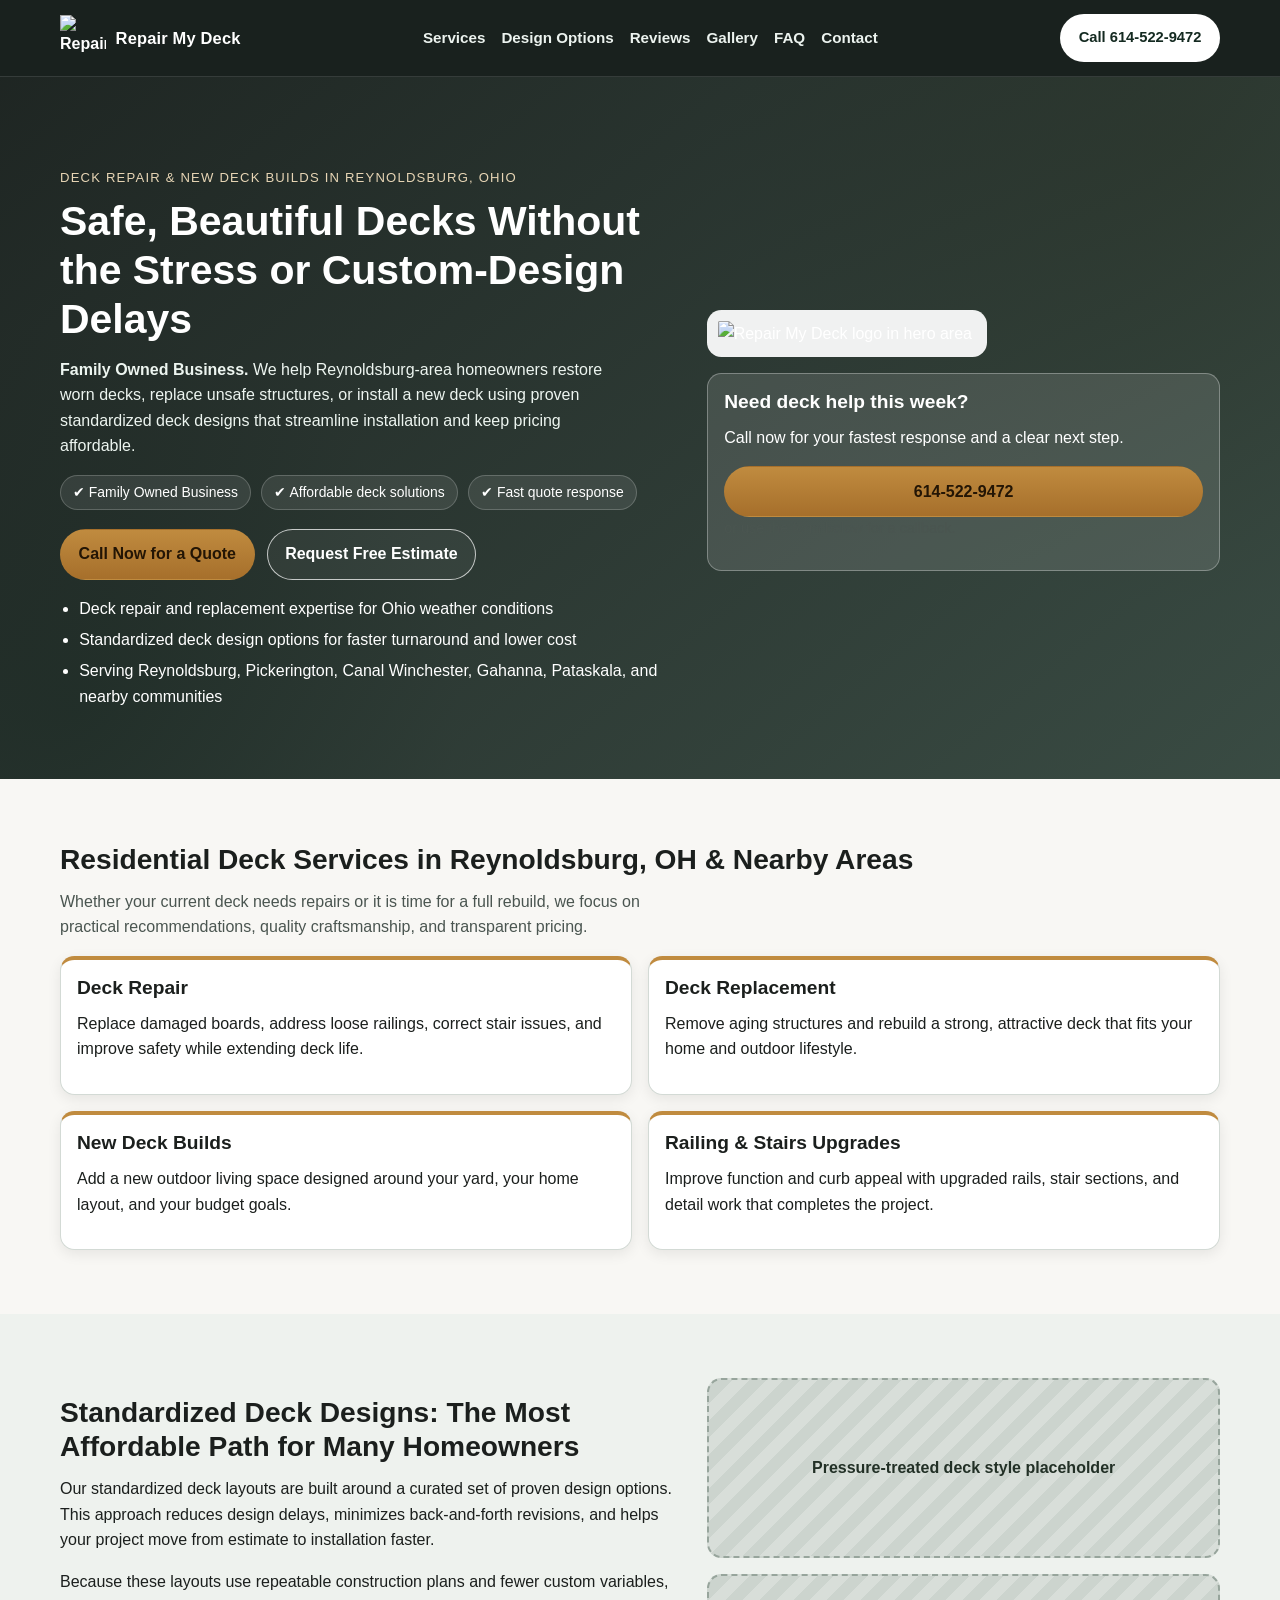
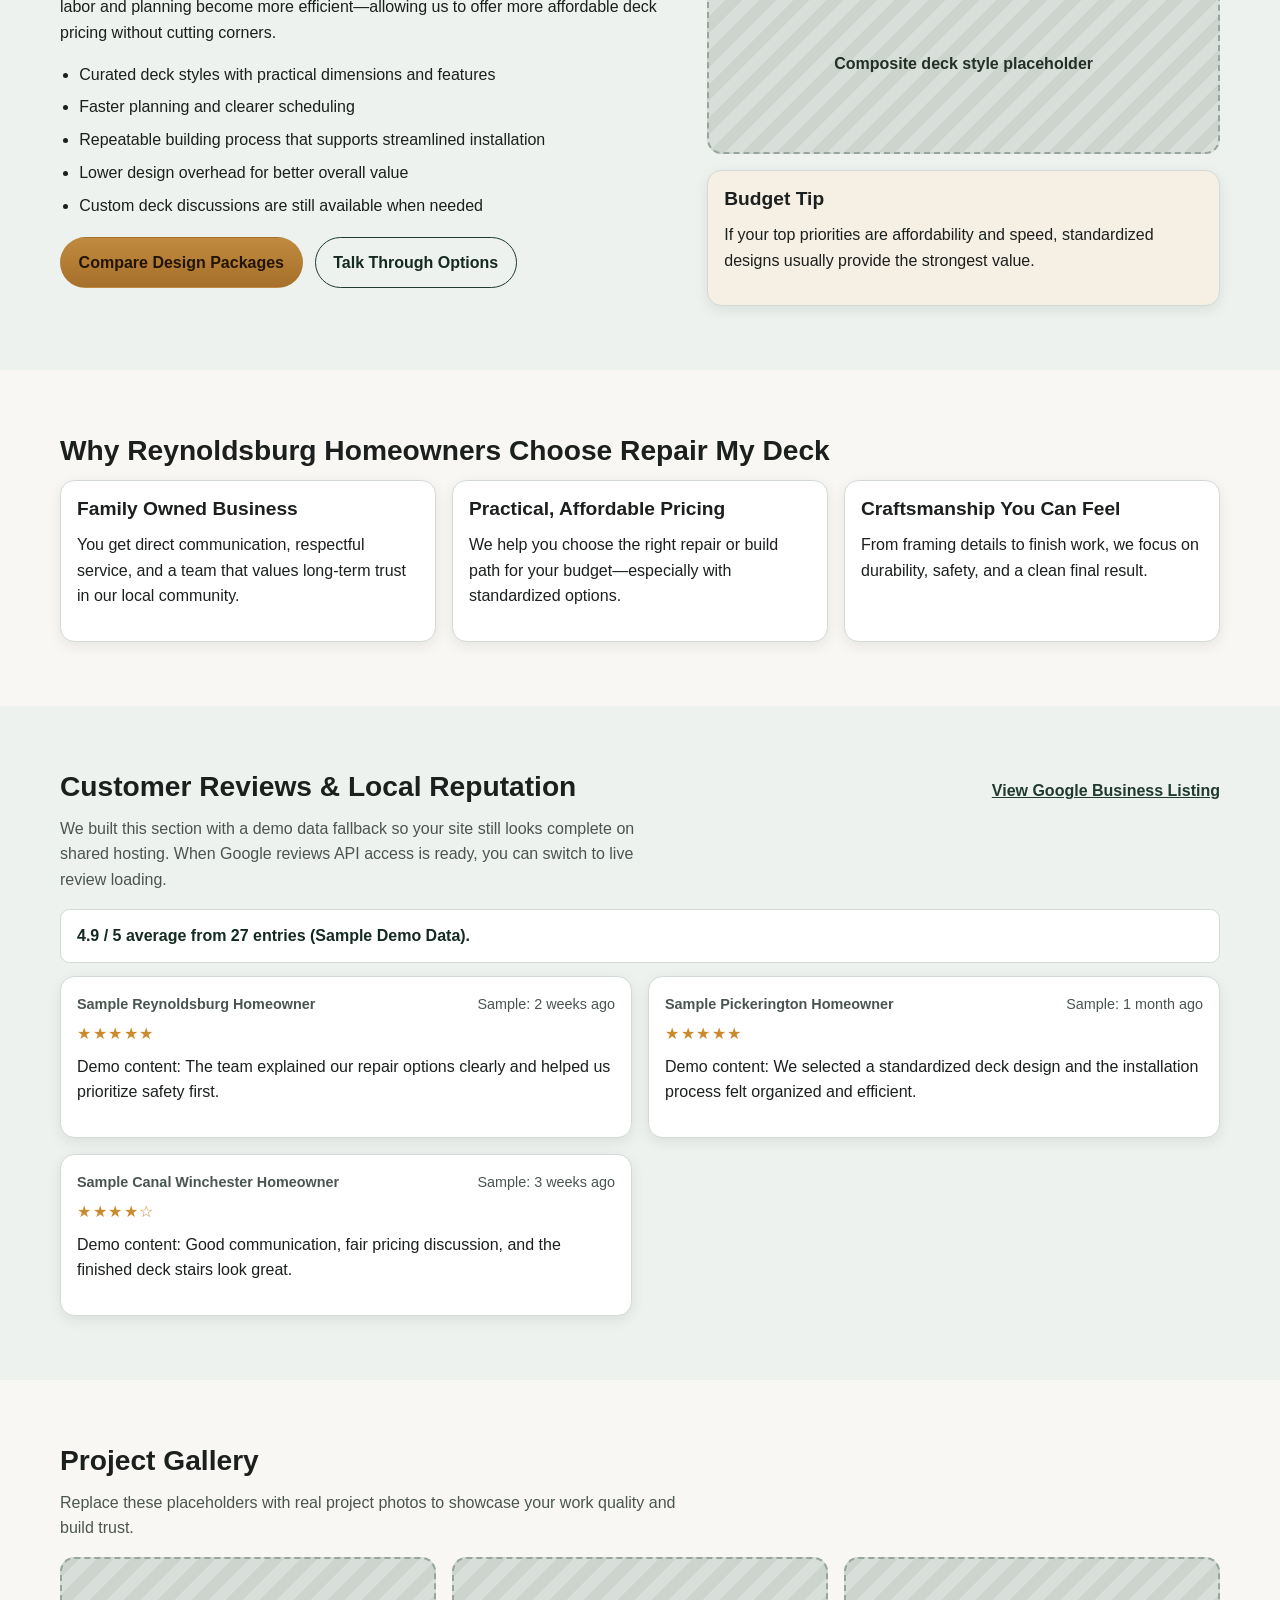
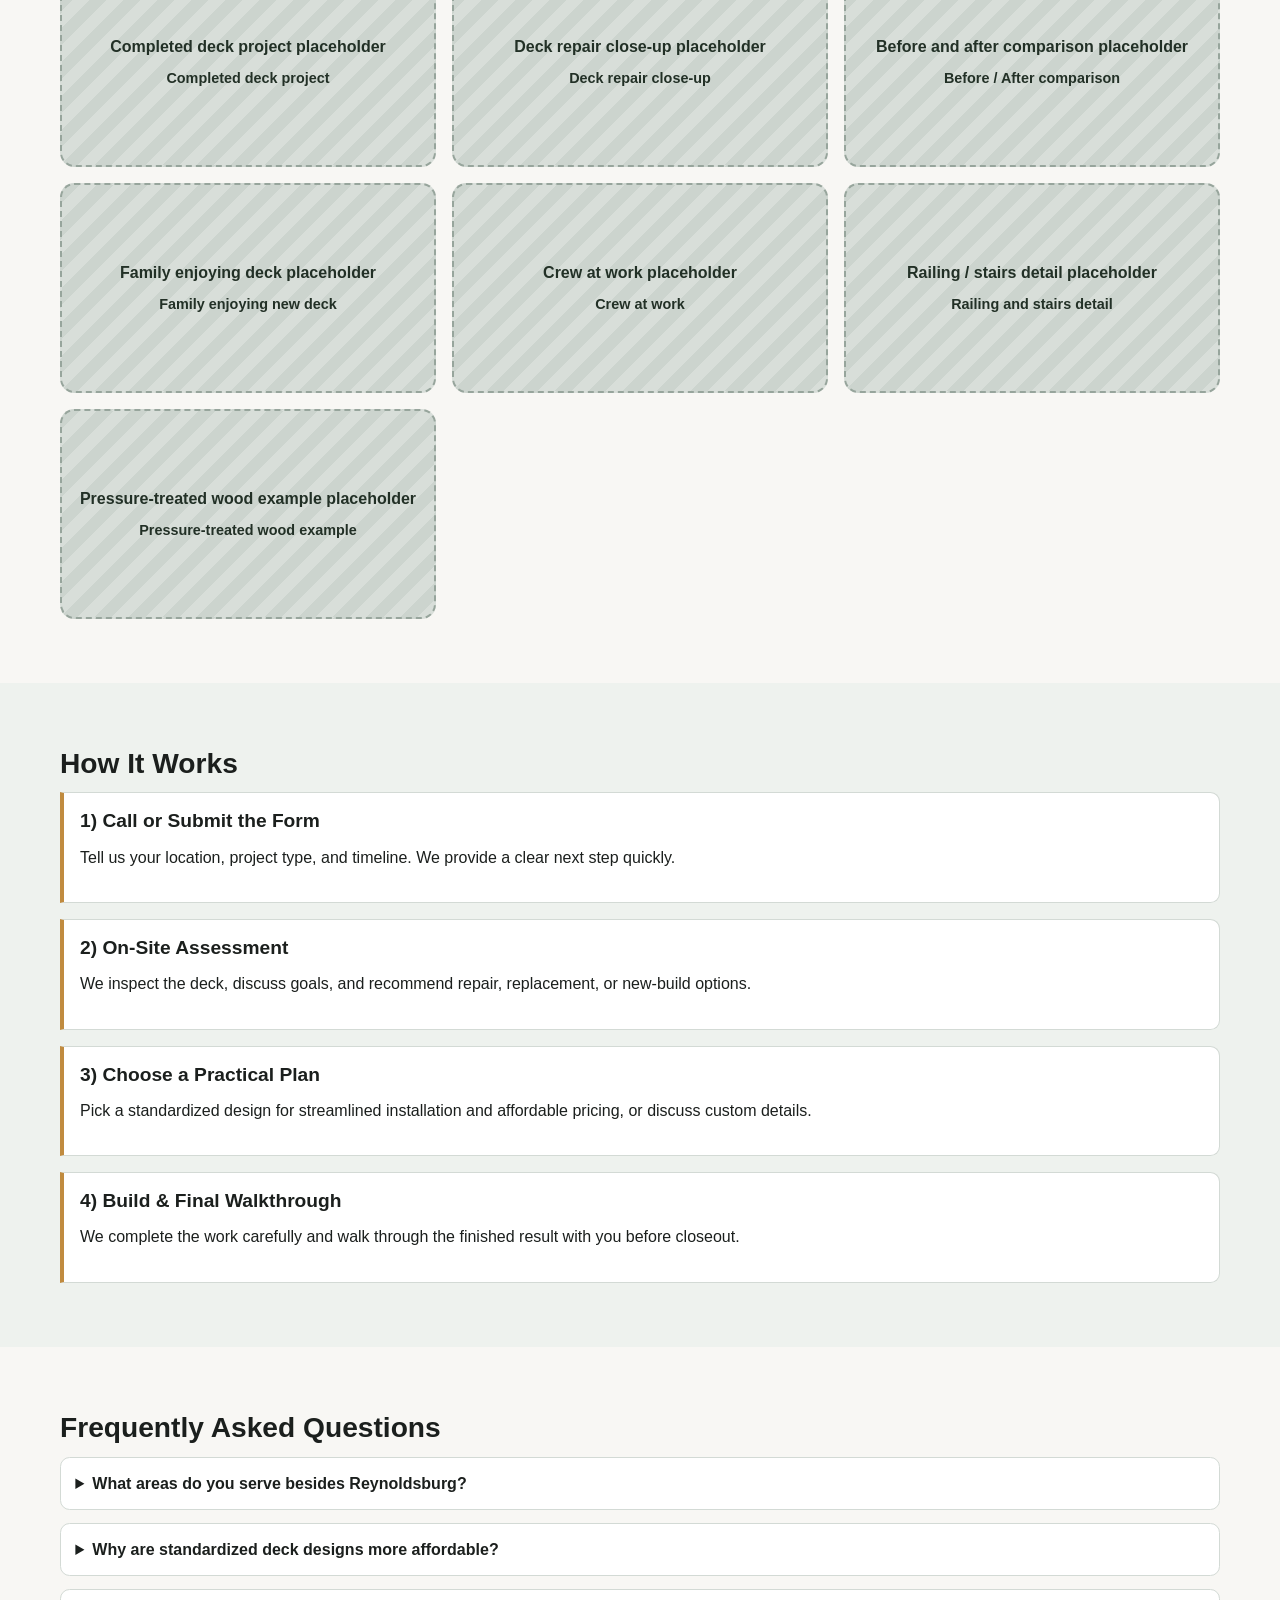
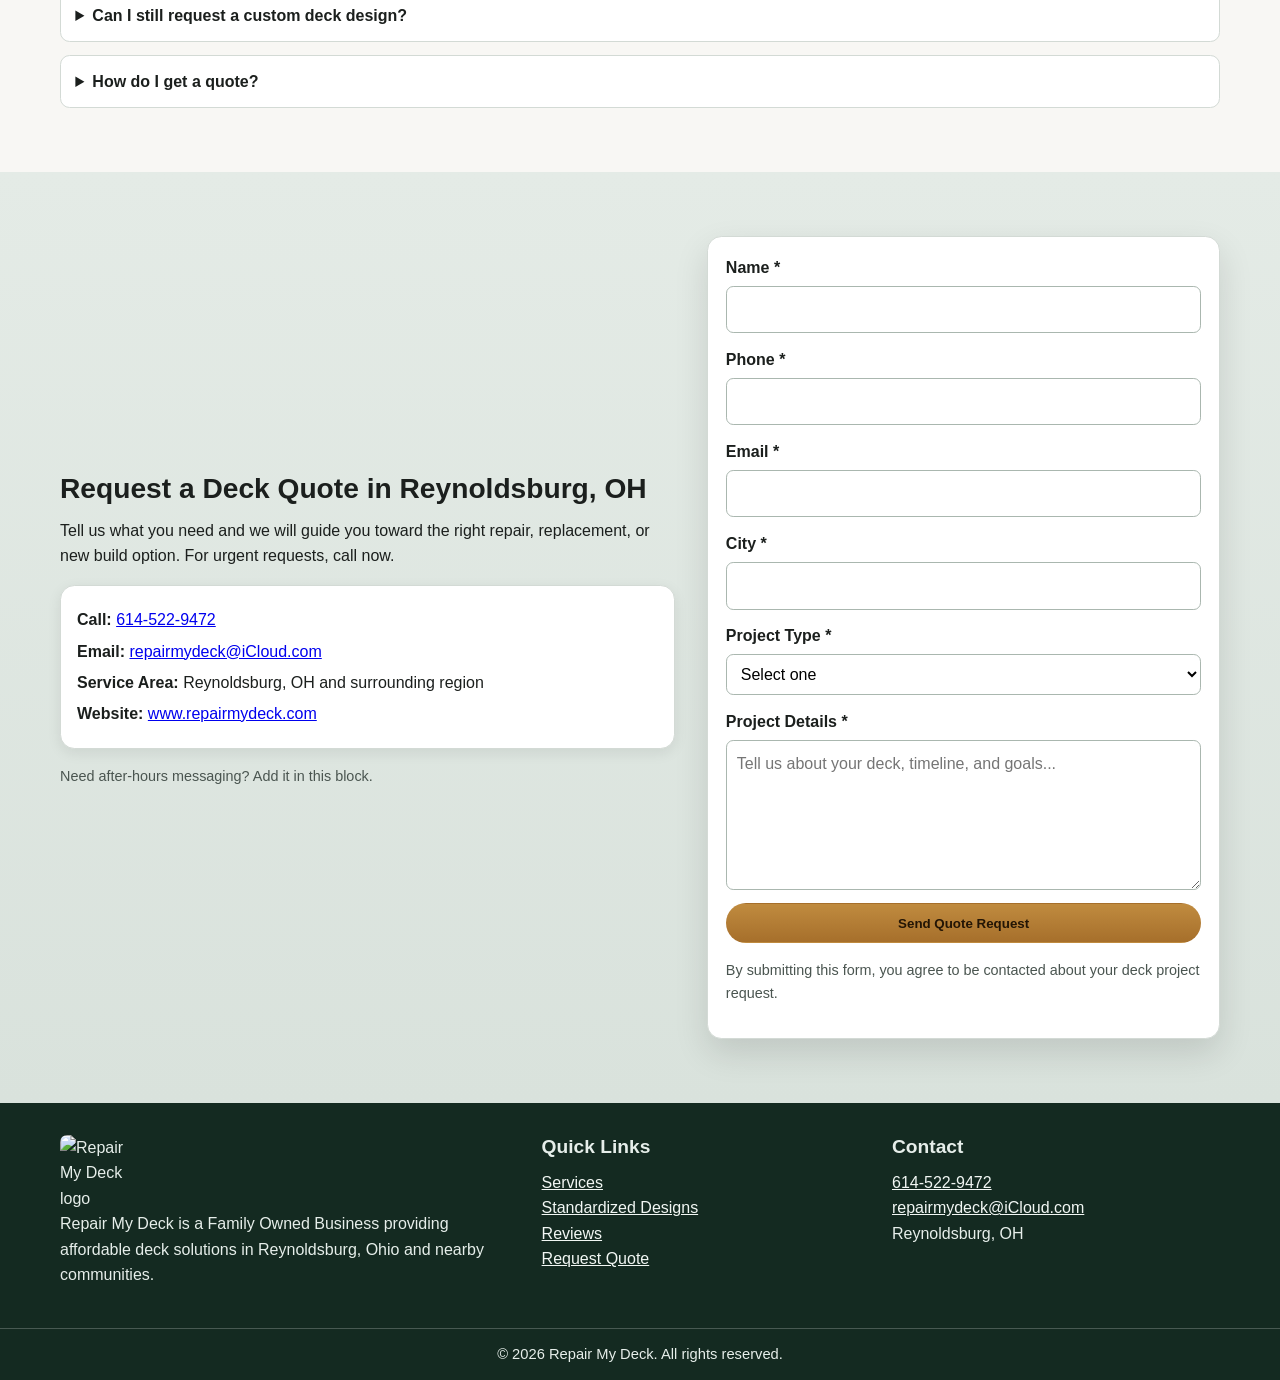
==== index.html @ fa401f21 "Update site and form handler to use repairmydeck@iCloud.com" ====
<!DOCTYPE html>
<html lang="en">
<head>
  <meta charset="UTF-8" />
  <meta name="viewport" content="width=device-width, initial-scale=1.0" />
  <title>Repair My Deck | Deck Repair, Replacement & New Deck Builds in Reynoldsburg, OH</title>
  <meta name="description" content="Repair My Deck is a Family Owned Business serving Reynoldsburg, OH, Pickerington, Canal Winchester, Gahanna, Pataskala, and nearby communities with affordable deck repair, deck replacement, and streamlined standardized deck builds." />
  <meta name="robots" content="index, follow" />
  <link rel="canonical" href="https://www.repairmydeck.com/" />

  <!-- Open Graph -->
  <meta property="og:type" content="website" />
  <meta property="og:title" content="Repair My Deck | Reynoldsburg, Ohio Deck Repair & Installation" />
  <meta property="og:description" content="Affordable deck repair and standardized deck installation for Reynoldsburg, OH and surrounding communities." />
  <meta property="og:url" content="https://www.repairmydeck.com/" />
  <meta property="og:image" content="https://www.repairmydeck.com/assets/logo.png" />

  <meta name="theme-color" content="#1f3b2f" />
  <link rel="stylesheet" href="styles.css" />

  <script type="application/ld+json">
  {
    "@context": "https://schema.org",
    "@type": "HomeAndConstructionBusiness",
    "name": "Repair My Deck",
    "description": "Family Owned Business providing deck repair, deck replacement, and standardized deck construction in Reynoldsburg, Ohio and surrounding communities.",
    "url": "https://www.repairmydeck.com/",
    "image": "https://www.repairmydeck.com/assets/logo.png",
    "telephone": "+1-614-522-9472",
    "priceRange": "$$",
    "areaServed": [
      "Reynoldsburg, Ohio",
      "Pickerington, Ohio",
      "Canal Winchester, Ohio",
      "Gahanna, Ohio",
      "Pataskala, Ohio",
      "Blacklick, Ohio",
      "Columbus Metro Area"
    ],
    "address": {
      "@type": "PostalAddress",
      "addressLocality": "Reynoldsburg",
      "addressRegion": "OH",
      "addressCountry": "US"
    },
    "serviceType": [
      "Deck Repair",
      "Deck Board Replacement",
      "Deck Stair Repair",
      "Deck Railing Repair",
      "Deck Replacement",
      "New Deck Build",
      "Standardized Deck Design"
    ]
  }
  </script>
</head>
<body>
  <a class="skip-link" href="#main-content">Skip to main content</a>

  <header class="site-header" id="top">
    <div class="container nav-wrap">
      <a class="brand" href="#top" aria-label="Repair My Deck home">
        <!-- Change assets/logo.png if your logo filename is different -->
        <img src="assets/logo.png" alt="Repair My Deck logo" class="brand-logo" />
        <span class="brand-text">Repair My Deck</span>
      </a>

      <button class="nav-toggle" aria-expanded="false" aria-controls="primary-nav" aria-label="Toggle navigation">
        <span></span><span></span><span></span>
      </button>

      <nav id="primary-nav" class="primary-nav" aria-label="Primary navigation">
        <ul>
          <li><a href="#services">Services</a></li>
          <li><a href="#standardized-designs">Design Options</a></li>
          <li><a href="#reviews">Reviews</a></li>
          <li><a href="#gallery">Gallery</a></li>
          <li><a href="#faq">FAQ</a></li>
          <li><a href="#contact">Contact</a></li>
        </ul>
      </nav>

      <a class="btn btn-call" href="tel:+16145229472" aria-label="Call Repair My Deck at 614-522-9472">Call 614-522-9472</a>
    </div>
  </header>

  <main id="main-content">
    <section class="hero" aria-labelledby="hero-heading">
      <div class="container hero-grid">
        <div class="hero-content">
          <p class="eyebrow">Deck Repair & New Deck Builds in Reynoldsburg, Ohio</p>
          <h1 id="hero-heading">Safe, Beautiful Decks Without the Stress or Custom-Design Delays</h1>
          <p class="hero-subheadline">
            <strong>Family Owned Business.</strong> We help Reynoldsburg-area homeowners restore worn decks, replace unsafe structures,
            or install a new deck using proven standardized deck designs that streamline installation and keep pricing affordable.
          </p>

          <div class="hero-trust-row" aria-label="Trust badges">
            <span>✔ Family Owned Business</span>
            <span>✔ Affordable deck solutions</span>
            <span>✔ Fast quote response</span>
          </div>

          <div class="hero-cta">
            <a class="btn btn-primary" href="tel:+16145229472">Call Now for a Quote</a>
            <a class="btn btn-secondary" href="#contact">Request Free Estimate</a>
          </div>

          <ul class="hero-points">
            <li>Deck repair and replacement expertise for Ohio weather conditions</li>
            <li>Standardized deck design options for faster turnaround and lower cost</li>
            <li>Serving Reynoldsburg, Pickerington, Canal Winchester, Gahanna, Pataskala, and nearby communities</li>
          </ul>
        </div>

        <div class="hero-media">
          <img src="assets/logo.png" alt="Repair My Deck logo in hero area" class="hero-logo" />
          <div class="quick-estimate-card">
            <h2>Need deck help this week?</h2>
            <p>Call now for your fastest response and a clear next step.</p>
            <a class="btn btn-primary block" href="tel:+16145229472">614-522-9472</a>
            <p class="small-note">or use the form below for a callback.</p>
          </div>
        </div>
      </div>
    </section>

    <section class="section" id="services" aria-labelledby="services-heading">
      <div class="container">
        <h2 id="services-heading">Residential Deck Services in Reynoldsburg, OH & Nearby Areas</h2>
        <p class="section-intro">
          Whether your current deck needs repairs or it is time for a full rebuild, we focus on practical recommendations,
          quality craftsmanship, and transparent pricing.
        </p>

        <div class="card-grid services-grid">
          <article class="card service-card">
            <h3>Deck Repair</h3>
            <p>Replace damaged boards, address loose railings, correct stair issues, and improve safety while extending deck life.</p>
          </article>
          <article class="card service-card">
            <h3>Deck Replacement</h3>
            <p>Remove aging structures and rebuild a strong, attractive deck that fits your home and outdoor lifestyle.</p>
          </article>
          <article class="card service-card">
            <h3>New Deck Builds</h3>
            <p>Add a new outdoor living space designed around your yard, your home layout, and your budget goals.</p>
          </article>
          <article class="card service-card">
            <h3>Railing & Stairs Upgrades</h3>
            <p>Improve function and curb appeal with upgraded rails, stair sections, and detail work that completes the project.</p>
          </article>
        </div>
      </div>
    </section>

    <section class="section section-alt" id="standardized-designs" aria-labelledby="designs-heading">
      <div class="container two-col">
        <div>
          <h2 id="designs-heading">Standardized Deck Designs: The Most Affordable Path for Many Homeowners</h2>
          <p>
            Our standardized deck layouts are built around a curated set of proven design options.
            This approach reduces design delays, minimizes back-and-forth revisions, and helps your project move from estimate to installation faster.
          </p>
          <p>
            Because these layouts use repeatable construction plans and fewer custom variables,
            labor and planning become more efficient—allowing us to offer more affordable deck pricing without cutting corners.
          </p>
          <ul class="checklist">
            <li>Curated deck styles with practical dimensions and features</li>
            <li>Faster planning and clearer scheduling</li>
            <li>Repeatable building process that supports streamlined installation</li>
            <li>Lower design overhead for better overall value</li>
            <li>Custom deck discussions are still available when needed</li>
          </ul>
          <div class="button-row">
            <a class="btn btn-primary" href="#contact">Compare Design Packages</a>
            <a class="btn btn-outline" href="tel:+16145229472">Talk Through Options</a>
          </div>
        </div>

        <div class="card-stack">
          <div class="image-placeholder" role="img" aria-label="Placeholder image for pressure-treated deck style">
            Pressure-treated deck style placeholder
          </div>
          <div class="image-placeholder" role="img" aria-label="Placeholder image for composite deck style">
            Composite deck style placeholder
          </div>
          <div class="design-note card">
            <h3>Budget Tip</h3>
            <p>
              If your top priorities are affordability and speed, standardized designs usually provide the strongest value.
            </p>
          </div>
        </div>
      </div>
    </section>

    <section class="section" id="why-us" aria-labelledby="why-us-heading">
      <div class="container">
        <h2 id="why-us-heading">Why Reynoldsburg Homeowners Choose Repair My Deck</h2>
        <div class="card-grid three-up">
          <article class="card">
            <h3>Family Owned Business</h3>
            <p>You get direct communication, respectful service, and a team that values long-term trust in our local community.</p>
          </article>
          <article class="card">
            <h3>Practical, Affordable Pricing</h3>
            <p>We help you choose the right repair or build path for your budget—especially with standardized options.</p>
          </article>
          <article class="card">
            <h3>Craftsmanship You Can Feel</h3>
            <p>From framing details to finish work, we focus on durability, safety, and a clean final result.</p>
          </article>
        </div>
      </div>
    </section>

    <section class="section section-alt" id="reviews" aria-labelledby="reviews-heading">
      <div class="container">
        <div class="section-header-row">
          <h2 id="reviews-heading">Customer Reviews & Local Reputation</h2>
          <a class="text-link" href="https://www.google.com/maps" target="_blank" rel="noopener noreferrer">View Google Business Listing</a>
        </div>
        <p class="section-intro">
          We built this section with a demo data fallback so your site still looks complete on shared hosting.
          When Google reviews API access is ready, you can switch to live review loading.
        </p>
        <div id="reviews-summary" class="reviews-summary" aria-live="polite"></div>
        <div id="reviews-list" class="reviews-grid" aria-live="polite"></div>
      </div>
    </section>

    <section class="section" id="gallery" aria-labelledby="gallery-heading">
      <div class="container">
        <h2 id="gallery-heading">Project Gallery</h2>
        <p class="section-intro">Replace these placeholders with real project photos to showcase your work quality and build trust.</p>
        <div class="gallery-grid">
          <figure class="gallery-item image-placeholder" role="img" aria-label="Placeholder for completed deck project">
            Completed deck project placeholder
            <figcaption>Completed deck project</figcaption>
          </figure>
          <figure class="gallery-item image-placeholder" role="img" aria-label="Placeholder for deck repair close-up">
            Deck repair close-up placeholder
            <figcaption>Deck repair close-up</figcaption>
          </figure>
          <figure class="gallery-item image-placeholder" role="img" aria-label="Placeholder for before and after deck comparison">
            Before and after comparison placeholder
            <figcaption>Before / After comparison</figcaption>
          </figure>
          <figure class="gallery-item image-placeholder" role="img" aria-label="Placeholder for family enjoying a finished deck">
            Family enjoying deck placeholder
            <figcaption>Family enjoying new deck</figcaption>
          </figure>
          <figure class="gallery-item image-placeholder" role="img" aria-label="Placeholder for deck crew at work">
            Crew at work placeholder
            <figcaption>Crew at work</figcaption>
          </figure>
          <figure class="gallery-item image-placeholder" role="img" aria-label="Placeholder for railing and stairs detail">
            Railing / stairs detail placeholder
            <figcaption>Railing and stairs detail</figcaption>
          </figure>
          <figure class="gallery-item image-placeholder" role="img" aria-label="Placeholder for pressure-treated wood example">
            Pressure-treated wood example placeholder
            <figcaption>Pressure-treated wood example</figcaption>
          </figure>
        </div>
      </div>
    </section>

    <section class="section section-alt" id="process" aria-labelledby="process-heading">
      <div class="container">
        <h2 id="process-heading">How It Works</h2>
        <ol class="process-list">
          <li>
            <h3>1) Call or Submit the Form</h3>
            <p>Tell us your location, project type, and timeline. We provide a clear next step quickly.</p>
          </li>
          <li>
            <h3>2) On-Site Assessment</h3>
            <p>We inspect the deck, discuss goals, and recommend repair, replacement, or new-build options.</p>
          </li>
          <li>
            <h3>3) Choose a Practical Plan</h3>
            <p>Pick a standardized design for streamlined installation and affordable pricing, or discuss custom details.</p>
          </li>
          <li>
            <h3>4) Build & Final Walkthrough</h3>
            <p>We complete the work carefully and walk through the finished result with you before closeout.</p>
          </li>
        </ol>
      </div>
    </section>

    <section class="section" id="faq" aria-labelledby="faq-heading">
      <div class="container">
        <h2 id="faq-heading">Frequently Asked Questions</h2>
        <div class="faq-list">
          <details>
            <summary>What areas do you serve besides Reynoldsburg?</summary>
            <p>We regularly serve nearby areas including Pickerington, Canal Winchester, Gahanna, Pataskala, and surrounding communities.</p>
          </details>
          <details>
            <summary>Why are standardized deck designs more affordable?</summary>
            <p>They reduce custom-design delays, simplify planning, and use repeatable construction steps that save labor time.</p>
          </details>
          <details>
            <summary>Can I still request a custom deck design?</summary>
            <p>Yes. We can discuss custom builds, but standardized options are usually the best fit for faster and lower-cost projects.</p>
          </details>
          <details>
            <summary>How do I get a quote?</summary>
            <p>Call 614-522-9472 for a fast response, or submit the form below and we will contact you with next steps.</p>
          </details>
        </div>
      </div>
    </section>

    <section class="section section-contact" id="contact" aria-labelledby="contact-heading">
      <div class="container two-col">
        <div>
          <h2 id="contact-heading">Request a Deck Quote in Reynoldsburg, OH</h2>
          <p>
            Tell us what you need and we will guide you toward the right repair, replacement, or new build option.
            For urgent requests, call now.
          </p>
          <div class="contact-highlight card">
            <p><strong>Call:</strong> <a href="tel:+16145229472">614-522-9472</a></p>
            <p><strong>Email:</strong> <a href="mailto:repairmydeck@iCloud.com">repairmydeck@iCloud.com</a></p>
            <p><strong>Service Area:</strong> Reynoldsburg, OH and surrounding region</p>
            <p><strong>Website:</strong> <a href="https://www.repairmydeck.com">www.repairmydeck.com</a></p>
          </div>
          <p class="small-note">
            <!-- Update phone, email, website, and service area text here anytime. -->
            Need after-hours messaging? Add it in this block.
          </p>
        </div>

        <form id="contact-form" class="contact-form" method="post" action="contact-handler.php" novalidate>
          <!--
            Static-first form setup:
            - Default action uses optional PHP handler.
            - If you use Formspree or another endpoint, replace action URL only.
          -->
          <div class="form-row">
            <label for="name">Name *</label>
            <input id="name" name="name" type="text" autocomplete="name" required />
          </div>

          <div class="form-row">
            <label for="phone">Phone *</label>
            <input id="phone" name="phone" type="tel" autocomplete="tel" required />
          </div>

          <div class="form-row">
            <label for="email">Email *</label>
            <input id="email" name="email" type="email" autocomplete="email" required />
          </div>

          <div class="form-row">
            <label for="city">City *</label>
            <input id="city" name="city" type="text" autocomplete="address-level2" required />
          </div>

          <div class="form-row">
            <label for="projectType">Project Type *</label>
            <select id="projectType" name="projectType" required>
              <option value="">Select one</option>
              <option>Deck Repair</option>
              <option>Deck Replacement</option>
              <option>New Deck Build</option>
              <option>Standardized Deck Design</option>
              <option>Not Sure Yet</option>
            </select>
          </div>

          <div class="form-row">
            <label for="message">Project Details *</label>
            <textarea id="message" name="message" rows="5" required placeholder="Tell us about your deck, timeline, and goals..."></textarea>
          </div>

          <!-- Honeypot field: bots fill this, real users should not -->
          <div class="honeypot" aria-hidden="true">
            <label for="companyWebsite">Leave this field empty</label>
            <input id="companyWebsite" name="companyWebsite" type="text" tabindex="-1" autocomplete="off" />
          </div>

          <button class="btn btn-primary block" type="submit">Send Quote Request</button>
          <p id="form-status" class="form-status" role="status" aria-live="polite"></p>
          <p class="form-disclaimer">By submitting this form, you agree to be contacted about your deck project request.</p>
        </form>
      </div>
    </section>
  </main>

  <footer class="site-footer">
    <div class="container footer-grid">
      <div>
        <img src="assets/logo.png" alt="Repair My Deck logo" class="footer-logo" />
        <p>Repair My Deck is a Family Owned Business providing affordable deck solutions in Reynoldsburg, Ohio and nearby communities.</p>
      </div>
      <div>
        <h3>Quick Links</h3>
        <ul>
          <li><a href="#services">Services</a></li>
          <li><a href="#standardized-designs">Standardized Designs</a></li>
          <li><a href="#reviews">Reviews</a></li>
          <li><a href="#contact">Request Quote</a></li>
        </ul>
      </div>
      <div>
        <h3>Contact</h3>
        <ul>
          <li><a href="tel:+16145229472">614-522-9472</a></li>
          <li><a href="mailto:repairmydeck@iCloud.com">repairmydeck@iCloud.com</a></li>
          <li>Reynoldsburg, OH</li>
        </ul>
      </div>
    </div>
    <p class="copyright">© <span id="year"></span> Repair My Deck. All rights reserved.</p>
  </footer>

  <script src="reviews.js"></script>
  <script src="script.js"></script>
</body>
</html>
---- styles.css ----
:root {
  --bg: #f8f7f4;
  --surface: #ffffff;
  --surface-alt: #eef2ee;
  --ink: #1b1f1d;
  --muted: #4a5550;
  --brand: #1f3b2f;
  --brand-dark: #142a21;
  --brand-soft: #335d48;
  --accent: #c08b3f;
  --accent-deep: #a66f2b;
  --line: #d3dad5;
  --ok: #1f7a3f;
  --error: #a52b2b;
  --shadow-sm: 0 4px 14px rgba(0, 0, 0, 0.08);
  --shadow-md: 0 14px 34px rgba(0, 0, 0, 0.12);
  --radius-sm: 0.6rem;
  --radius: 0.9rem;
  --radius-lg: 1.2rem;
  --max: 1160px;
}

* { box-sizing: border-box; }

html { scroll-behavior: smooth; }

body {
  margin: 0;
  font-family: "Inter", "Segoe UI", Roboto, Helvetica, Arial, sans-serif;
  color: var(--ink);
  background: var(--bg);
  line-height: 1.6;
}

img {
  max-width: 100%;
  display: block;
}

.container {
  width: min(100% - 2rem, var(--max));
  margin-inline: auto;
}

.skip-link {
  position: absolute;
  left: -9999px;
  top: -9999px;
  background: #fff;
  color: #000;
  padding: 0.6rem;
  z-index: 1000;
}

.skip-link:focus {
  left: 0.5rem;
  top: 0.5rem;
}

.site-header {
  position: sticky;
  top: 0;
  z-index: 40;
  background: rgba(16, 24, 21, 0.96);
  backdrop-filter: blur(6px);
  border-bottom: 1px solid rgba(255, 255, 255, 0.12);
}

.nav-wrap {
  min-height: 76px;
  display: flex;
  align-items: center;
  justify-content: space-between;
  gap: 1rem;
}

.brand {
  display: flex;
  align-items: center;
  gap: 0.6rem;
  text-decoration: none;
  color: #fff;
  font-weight: 800;
}

.brand-logo {
  width: 46px;
  height: 46px;
  object-fit: contain;
}

.brand-text {
  font-size: 1.03rem;
  letter-spacing: 0.01em;
}

.primary-nav ul {
  list-style: none;
  margin: 0;
  padding: 0;
  display: flex;
  gap: 1rem;
}

.primary-nav a {
  color: #ecf3ef;
  text-decoration: none;
  font-size: 0.95rem;
  font-weight: 600;
}

.primary-nav a:hover,
.primary-nav a:focus-visible {
  color: #fff;
  text-decoration: underline;
  text-underline-offset: 0.16rem;
}

.nav-toggle {
  display: none;
  border: 1px solid rgba(255, 255, 255, 0.45);
  background: transparent;
  border-radius: 0.45rem;
  padding: 0.42rem;
}

.nav-toggle span {
  display: block;
  width: 20px;
  height: 2px;
  background: #fff;
}

.nav-toggle span + span { margin-top: 4px; }

.section {
  padding: clamp(3rem, 5vw, 4.5rem) 0;
}

.section-alt {
  background: var(--surface-alt);
}

h1, h2, h3 {
  line-height: 1.2;
  margin-top: 0;
  margin-bottom: 0.75rem;
}

h1 { font-size: clamp(1.9rem, 3.2vw, 3rem); }
h2 { font-size: clamp(1.5rem, 2.2vw, 2.2rem); }
h3 { font-size: clamp(1.08rem, 1.5vw, 1.3rem); }

p { margin-top: 0; }

.eyebrow {
  margin-bottom: 0.6rem;
  font-size: 0.82rem;
  text-transform: uppercase;
  letter-spacing: 0.09em;
  color: #e7d5b5;
}

.hero {
  color: #fff;
  background:
    linear-gradient(140deg, rgba(12, 20, 17, 0.92), rgba(24, 45, 36, 0.85)),
    radial-gradient(circle at 92% 10%, rgba(192, 139, 63, 0.30), transparent 34%),
    radial-gradient(circle at 6% 90%, rgba(53, 93, 72, 0.35), transparent 28%);
  padding: clamp(3rem, 7vw, 6rem) 0 clamp(2.5rem, 5vw, 4rem);
}

.hero-grid,
.two-col {
  display: grid;
  gap: 2rem;
}

.hero-subheadline {
  color: #edf5f0;
  max-width: 64ch;
}

.hero-trust-row {
  display: flex;
  flex-wrap: wrap;
  gap: 0.65rem;
  margin: 1rem 0 1.2rem;
}

.hero-trust-row span {
  background: rgba(255, 255, 255, 0.09);
  border: 1px solid rgba(255, 255, 255, 0.2);
  border-radius: 999px;
  padding: 0.33rem 0.75rem;
  font-size: 0.87rem;
}

.hero-points {
  margin: 1rem 0 0;
  padding-left: 1.2rem;
}

.hero-points li { margin-bottom: 0.35rem; }

.hero-cta,
.button-row {
  display: flex;
  flex-wrap: wrap;
  gap: 0.75rem;
}

.btn {
  display: inline-flex;
  align-items: center;
  justify-content: center;
  border: 1px solid transparent;
  border-radius: 999px;
  padding: 0.72rem 1.1rem;
  font-weight: 700;
  text-decoration: none;
  cursor: pointer;
  transition: transform 0.15s ease, filter 0.15s ease;
}

.btn:hover,
.btn:focus-visible {
  transform: translateY(-1px);
}

.btn-primary {
  background: linear-gradient(180deg, var(--accent), var(--accent-deep));
  color: #231505;
}

.btn-secondary {
  color: #fff;
  border-color: rgba(255, 255, 255, 0.72);
  background: rgba(255, 255, 255, 0.05);
}

.btn-outline {
  color: var(--brand-dark);
  border-color: var(--brand);
  background: transparent;
}

.btn-call {
  background: #fff;
  color: var(--brand-dark);
  font-size: 0.92rem;
}

.btn.block {
  width: 100%;
}

.hero-media {
  display: grid;
  gap: 1rem;
  align-content: start;
}

.hero-logo {
  width: min(280px, 72%);
  background: rgba(255, 255, 255, 0.93);
  border-radius: var(--radius);
  padding: 0.65rem;
}

.quick-estimate-card {
  background: rgba(255, 255, 255, 0.12);
  border: 1px solid rgba(255, 255, 255, 0.3);
  border-radius: var(--radius);
  padding: 1rem;
}

.quick-estimate-card h2 {
  font-size: 1.2rem;
}

.section-intro {
  max-width: 70ch;
  color: var(--muted);
}

.card-grid {
  display: grid;
  gap: 1rem;
  grid-template-columns: 1fr;
}

.card {
  background: var(--surface);
  border: 1px solid var(--line);
  border-radius: var(--radius);
  box-shadow: var(--shadow-sm);
  padding: 1rem;
}

.service-card {
  border-top: 4px solid var(--accent);
}

.checklist {
  padding-left: 1.2rem;
  margin: 1rem 0 1.2rem;
}

.checklist li { margin-bottom: 0.45rem; }

.card-stack {
  display: grid;
  gap: 1rem;
  align-content: start;
}

.design-note {
  background: #f6efe3;
}

.image-placeholder {
  border: 2px dashed #97a59c;
  background: repeating-linear-gradient(
    -45deg,
    #d8ded9,
    #d8ded9 12px,
    #ccd4ce 12px,
    #ccd4ce 24px
  );
  border-radius: var(--radius);
  color: #223026;
  min-height: 180px;
  display: grid;
  place-content: center;
  text-align: center;
  padding: 1rem;
  font-weight: 600;
}

.section-header-row {
  display: flex;
  align-items: baseline;
  justify-content: space-between;
  gap: 1rem;
  flex-wrap: wrap;
}

.text-link {
  color: var(--brand);
  font-weight: 700;
}

.reviews-summary {
  margin: 1rem 0 0.8rem;
  padding: 0.85rem 1rem;
  background: #fff;
  border: 1px solid var(--line);
  border-radius: var(--radius-sm);
  color: var(--brand-dark);
  font-weight: 700;
}

.reviews-grid {
  display: grid;
  grid-template-columns: 1fr;
  gap: 1rem;
}

.review-card {
  background: #fff;
  border: 1px solid var(--line);
  border-radius: var(--radius);
  box-shadow: var(--shadow-sm);
  padding: 1rem;
}

.review-meta {
  display: flex;
  align-items: baseline;
  justify-content: space-between;
  gap: 0.75rem;
  color: var(--muted);
  font-size: 0.9rem;
}

.stars {
  letter-spacing: 0.1em;
  color: #ca8a2d;
  margin: 0.3rem 0 0.45rem;
}

.gallery-grid {
  display: grid;
  grid-template-columns: 1fr;
  gap: 1rem;
}

.gallery-item {
  margin: 0;
  min-height: 210px;
}

.gallery-item figcaption {
  margin-top: 0.45rem;
  font-size: 0.9rem;
}

.process-list {
  list-style: none;
  margin: 0;
  padding: 0;
  display: grid;
  gap: 1rem;
}

.process-list li {
  background: #fff;
  border: 1px solid var(--line);
  border-left: 4px solid var(--accent);
  border-radius: 0 var(--radius-sm) var(--radius-sm) 0;
  padding: 1rem;
}

.faq-list {
  display: grid;
  gap: 0.8rem;
}

.faq-list details {
  background: #fff;
  border: 1px solid var(--line);
  border-radius: var(--radius-sm);
  padding: 0.8rem 0.9rem;
}

.faq-list summary {
  cursor: pointer;
  font-weight: 700;
}

.section-contact {
  background: linear-gradient(180deg, #e4ebe6, #d9e2dc);
}

.contact-highlight {
  margin: 1rem 0;
}

.contact-highlight p {
  margin: 0.35rem 0;
}

.contact-form {
  background: #fff;
  border: 1px solid var(--line);
  border-radius: var(--radius);
  box-shadow: var(--shadow-md);
  padding: 1.1rem;
}

.form-row {
  display: grid;
  gap: 0.35rem;
  margin-bottom: 0.85rem;
}

label { font-weight: 600; }

input,
select,
textarea {
  width: 100%;
  border: 1px solid #aab7af;
  border-radius: 0.45rem;
  background: #fff;
  padding: 0.62rem;
  font: inherit;
}

input:focus,
select:focus,
textarea:focus {
  outline: 3px solid rgba(51, 93, 72, 0.25);
  border-color: var(--brand-soft);
}

.honeypot {
  position: absolute;
  left: -9999px;
  opacity: 0;
  pointer-events: none;
}

.form-status {
  margin-top: 0.65rem;
  font-weight: 700;
}

.form-status.success { color: var(--ok); }
.form-status.error { color: var(--error); }

.form-disclaimer,
.small-note {
  color: var(--muted);
  font-size: 0.9rem;
}

.site-footer {
  background: var(--brand-dark);
  color: #e6eeea;
  padding-top: 2rem;
}

.footer-grid {
  display: grid;
  grid-template-columns: 1fr;
  gap: 1.4rem;
}

.footer-logo {
  width: 74px;
  border-radius: 0.45rem;
}

.site-footer a { color: #f2f7f4; }

.site-footer ul {
  list-style: none;
  margin: 0;
  padding: 0;
}

.copyright {
  margin: 1.5rem 0 0;
  padding: 0.85rem;
  text-align: center;
  font-size: 0.92rem;
  border-top: 1px solid rgba(255, 255, 255, 0.22);
}

@media (min-width: 720px) {
  .hero-grid,
  .two-col {
    grid-template-columns: 1.2fr 1fr;
    align-items: center;
  }

  .card-grid.services-grid {
    grid-template-columns: repeat(2, 1fr);
  }

  .card-grid.three-up {
    grid-template-columns: repeat(3, 1fr);
  }

  .reviews-grid {
    grid-template-columns: repeat(2, 1fr);
  }

  .gallery-grid {
    grid-template-columns: repeat(2, 1fr);
  }

  .footer-grid {
    grid-template-columns: 1.4fr 1fr 1fr;
  }
}

@media (min-width: 1040px) {
  .gallery-grid {
    grid-template-columns: repeat(3, 1fr);
  }
}

@media (max-width: 940px) {
  .nav-toggle {
    display: inline-block;
  }

  .primary-nav {
    position: absolute;
    top: 76px;
    left: 0;
    right: 0;
    display: none;
    background: var(--brand-dark);
    border-top: 1px solid rgba(255, 255, 255, 0.14);
    padding: 0.5rem 0;
  }

  .primary-nav.open { display: block; }

  .primary-nav ul {
    flex-direction: column;
    padding: 0 1rem 0.5rem;
  }

  .btn-call { display: none; }
}

@media (max-width: 520px) {
  .container {
    width: min(100% - 1.1rem, var(--max));
  }

  .btn,
  .btn-outline,
  .btn-secondary,
  .btn-primary {
    width: 100%;
  }

  .hero-trust-row span {
    width: 100%;
    text-align: center;
  }
}
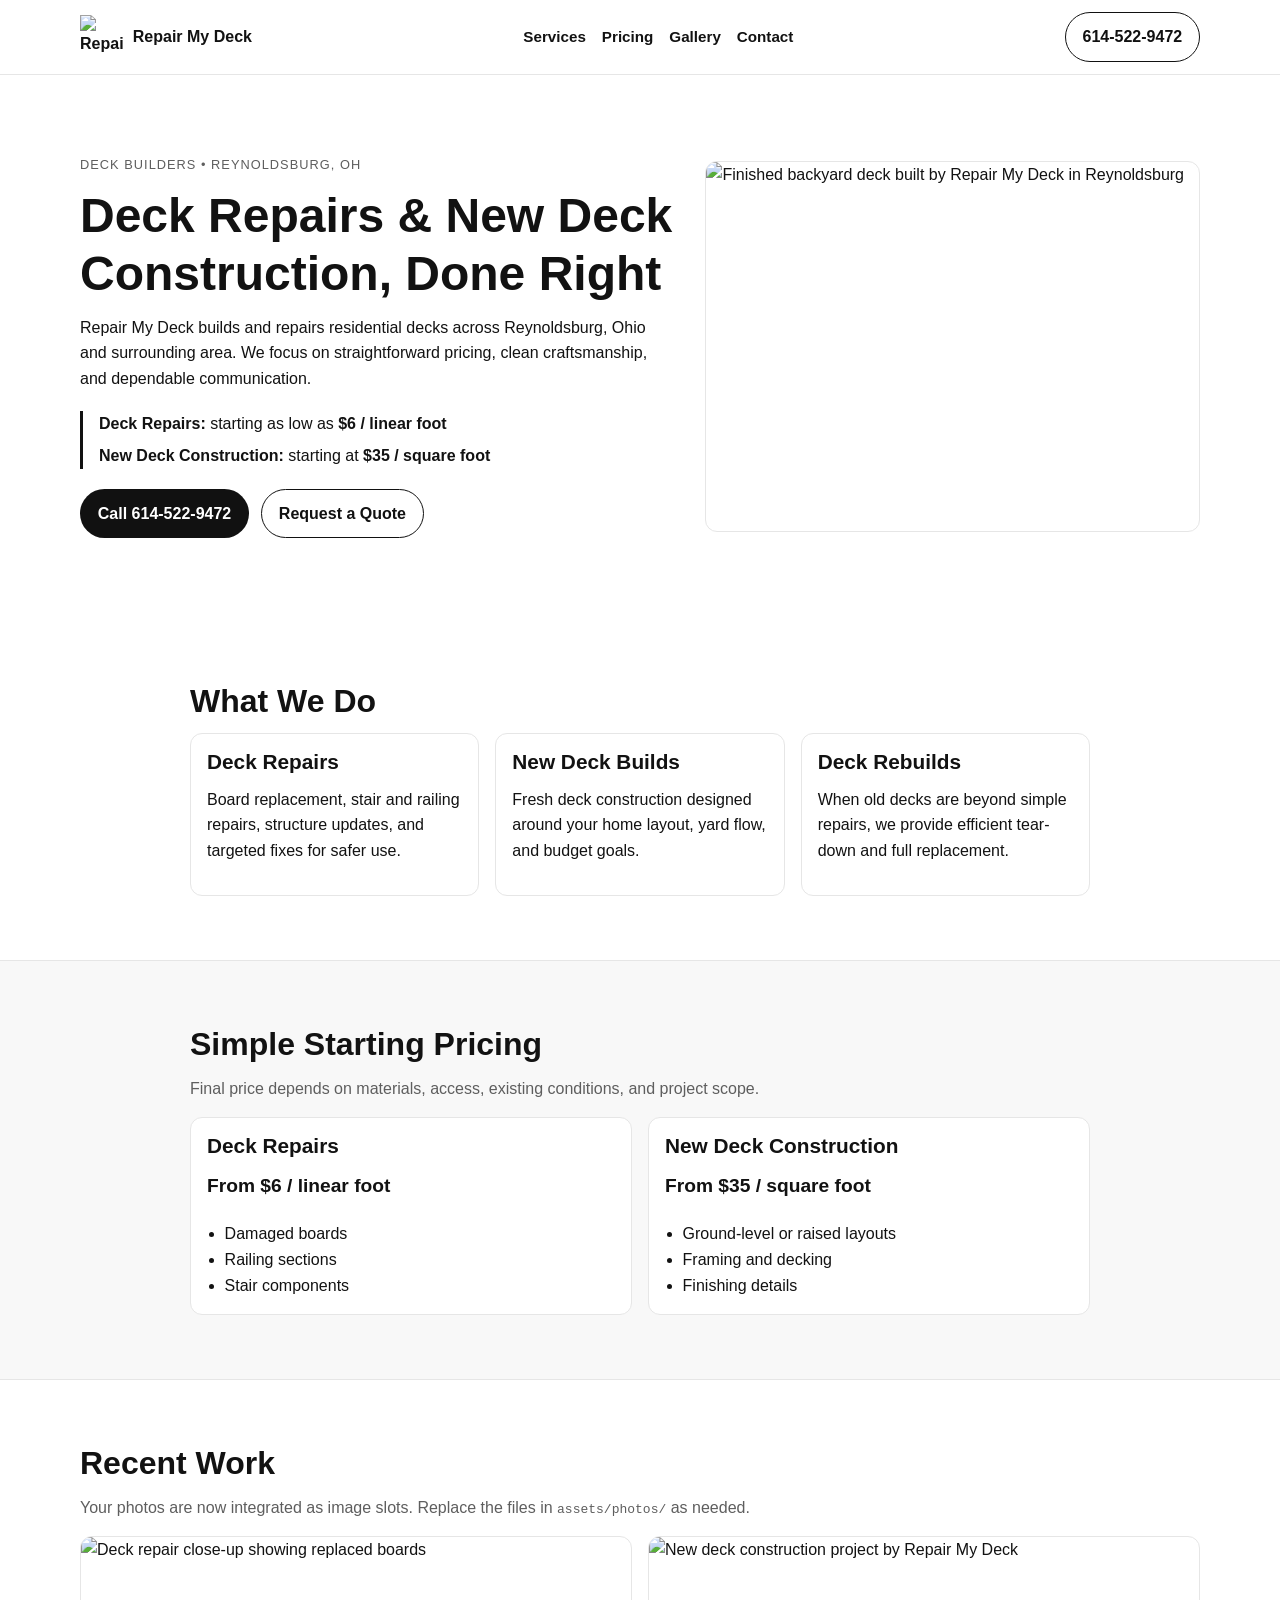
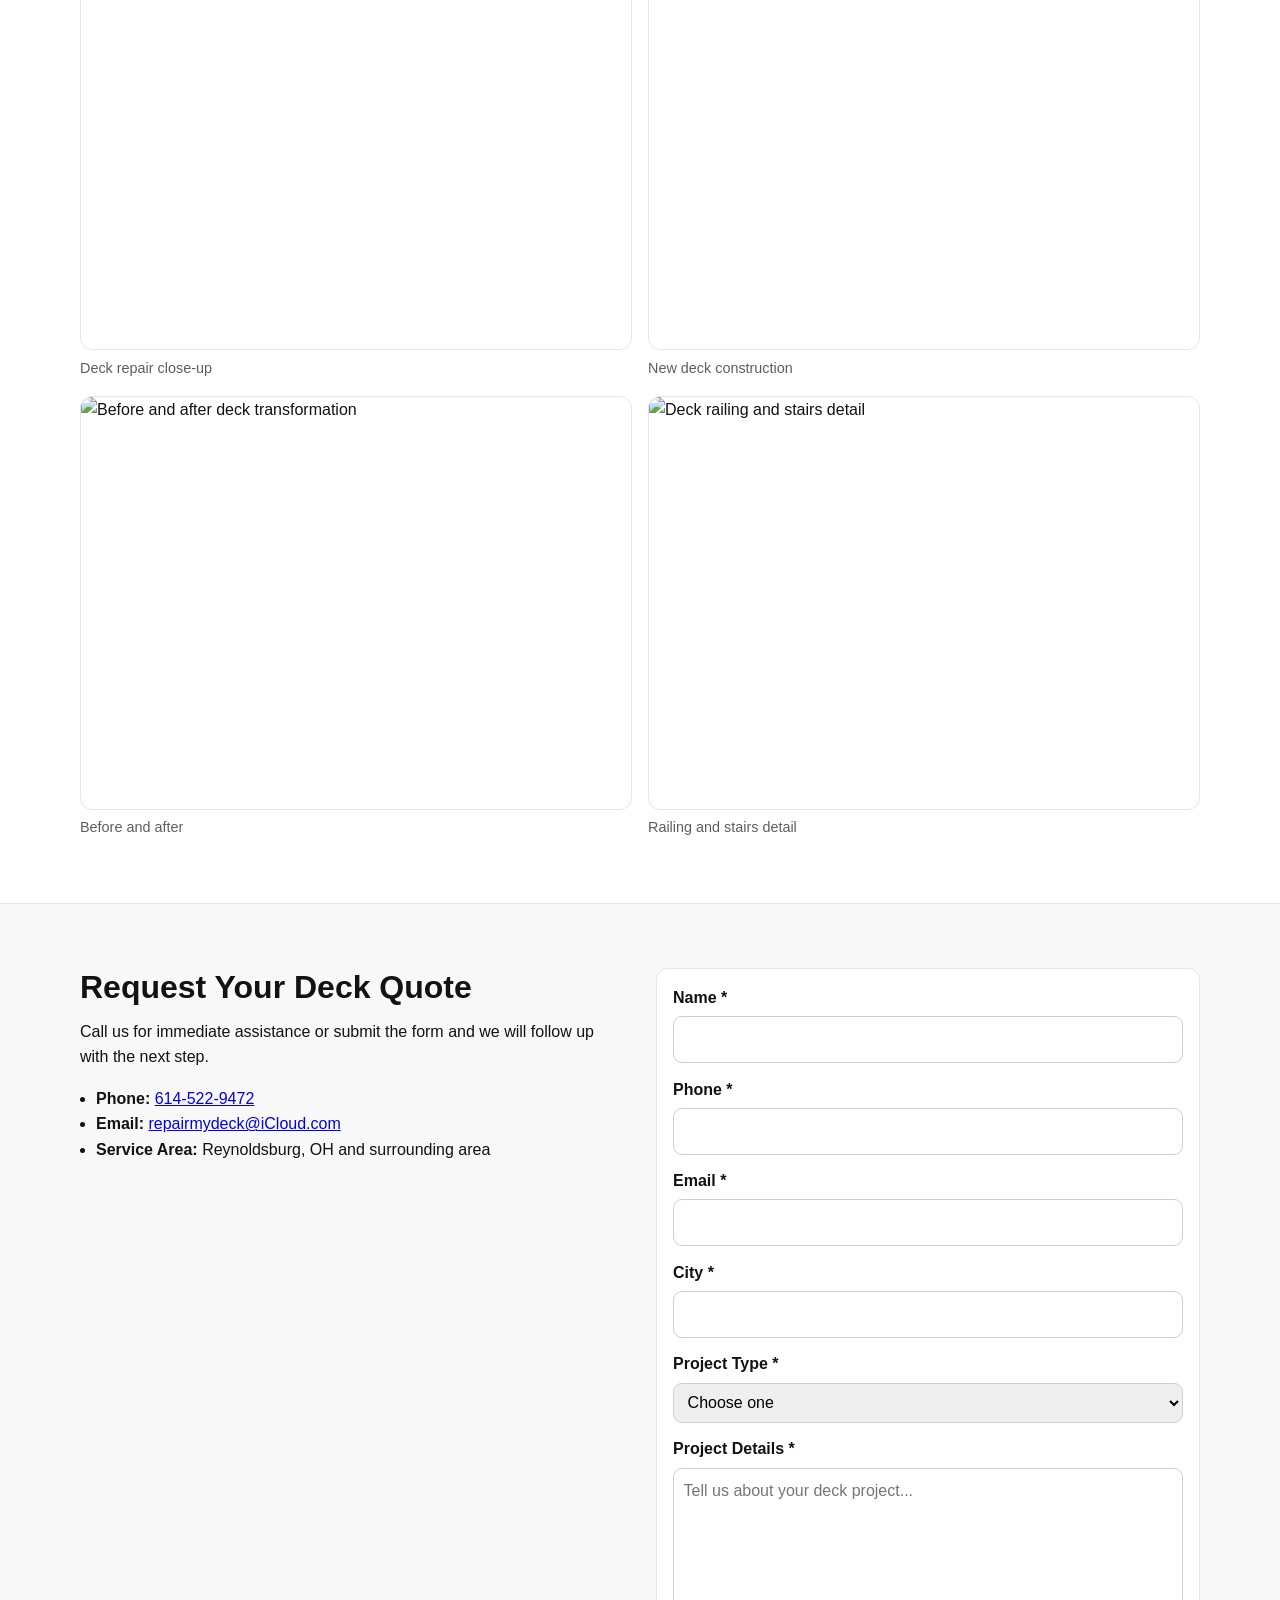
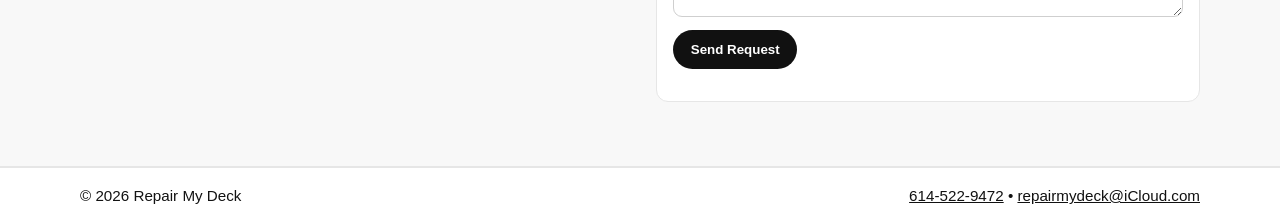
==== commit 36358045: "Redesign site to minimal layout with real photo slots and updated pricing" ====
--- a/index.html
+++ b/index.html
@@ -3,19 +3,18 @@
 <head>
   <meta charset="UTF-8" />
   <meta name="viewport" content="width=device-width, initial-scale=1.0" />
-  <title>Repair My Deck | Deck Repair, Replacement & New Deck Builds in Reynoldsburg, OH</title>
-  <meta name="description" content="Repair My Deck is a Family Owned Business serving Reynoldsburg, OH, Pickerington, Canal Winchester, Gahanna, Pataskala, and nearby communities with affordable deck repair, deck replacement, and streamlined standardized deck builds." />
+  <title>Repair My Deck | Minimal Deck Repair & Deck Builder Website | Reynoldsburg, OH</title>
+  <meta name="description" content="Repair My Deck provides deck repair starting at $6 per linear foot and new deck construction starting at $35 per square foot in Reynoldsburg, OH and surrounding areas. Call 614-522-9472." />
   <meta name="robots" content="index, follow" />
   <link rel="canonical" href="https://www.repairmydeck.com/" />
 
-  <!-- Open Graph -->
   <meta property="og:type" content="website" />
-  <meta property="og:title" content="Repair My Deck | Reynoldsburg, Ohio Deck Repair & Installation" />
-  <meta property="og:description" content="Affordable deck repair and standardized deck installation for Reynoldsburg, OH and surrounding communities." />
+  <meta property="og:title" content="Repair My Deck | Deck Builders in Reynoldsburg, OH" />
+  <meta property="og:description" content="Deck repairs from $6/linear foot and new deck builds from $35/sq ft. Serving Reynoldsburg, OH and surrounding area." />
   <meta property="og:url" content="https://www.repairmydeck.com/" />
   <meta property="og:image" content="https://www.repairmydeck.com/assets/logo.png" />
 
-  <meta name="theme-color" content="#1f3b2f" />
+  <meta name="theme-color" content="#111111" />
   <link rel="stylesheet" href="styles.css" />
 
   <script type="application/ld+json">
@@ -23,34 +22,45 @@
     "@context": "https://schema.org",
     "@type": "HomeAndConstructionBusiness",
     "name": "Repair My Deck",
-    "description": "Family Owned Business providing deck repair, deck replacement, and standardized deck construction in Reynoldsburg, Ohio and surrounding communities.",
     "url": "https://www.repairmydeck.com/",
-    "image": "https://www.repairmydeck.com/assets/logo.png",
     "telephone": "+1-614-522-9472",
-    "priceRange": "$$",
-    "areaServed": [
-      "Reynoldsburg, Ohio",
-      "Pickerington, Ohio",
-      "Canal Winchester, Ohio",
-      "Gahanna, Ohio",
-      "Pataskala, Ohio",
-      "Blacklick, Ohio",
-      "Columbus Metro Area"
-    ],
+    "email": "repairmydeck@iCloud.com",
+    "description": "Deck builders serving Reynoldsburg, Ohio and surrounding area with deck repairs and new deck construction.",
     "address": {
       "@type": "PostalAddress",
       "addressLocality": "Reynoldsburg",
       "addressRegion": "OH",
       "addressCountry": "US"
     },
-    "serviceType": [
-      "Deck Repair",
-      "Deck Board Replacement",
-      "Deck Stair Repair",
-      "Deck Railing Repair",
-      "Deck Replacement",
-      "New Deck Build",
-      "Standardized Deck Design"
+    "areaServed": [
+      "Reynoldsburg, Ohio",
+      "Columbus Metro Area",
+      "Pickerington, Ohio",
+      "Canal Winchester, Ohio",
+      "Gahanna, Ohio",
+      "Pataskala, Ohio"
+    ],
+    "offers": [
+      {
+        "@type": "Offer",
+        "name": "Deck Repair",
+        "priceSpecification": {
+          "@type": "PriceSpecification",
+          "priceCurrency": "USD",
+          "minPrice": "6",
+          "unitText": "per linear foot"
+        }
+      },
+      {
+        "@type": "Offer",
+        "name": "New Deck Construction",
+        "priceSpecification": {
+          "@type": "PriceSpecification",
+          "priceCurrency": "USD",
+          "minPrice": "35",
+          "unitText": "per square foot"
+        }
+      }
     ]
   }
   </script>
@@ -59,369 +69,200 @@
   <a class="skip-link" href="#main-content">Skip to main content</a>
 
   <header class="site-header" id="top">
-    <div class="container nav-wrap">
-      <a class="brand" href="#top" aria-label="Repair My Deck home">
-        <!-- Change assets/logo.png if your logo filename is different -->
+    <div class="container header-inner">
+      <a href="#top" class="brand" aria-label="Repair My Deck home">
         <img src="assets/logo.png" alt="Repair My Deck logo" class="brand-logo" />
-        <span class="brand-text">Repair My Deck</span>
+        <span>Repair My Deck</span>
       </a>
 
-      <button class="nav-toggle" aria-expanded="false" aria-controls="primary-nav" aria-label="Toggle navigation">
+      <button class="menu-toggle" aria-expanded="false" aria-controls="site-nav" aria-label="Toggle menu">
         <span></span><span></span><span></span>
       </button>
 
-      <nav id="primary-nav" class="primary-nav" aria-label="Primary navigation">
-        <ul>
-          <li><a href="#services">Services</a></li>
-          <li><a href="#standardized-designs">Design Options</a></li>
-          <li><a href="#reviews">Reviews</a></li>
-          <li><a href="#gallery">Gallery</a></li>
-          <li><a href="#faq">FAQ</a></li>
-          <li><a href="#contact">Contact</a></li>
-        </ul>
+      <nav id="site-nav" class="site-nav" aria-label="Primary">
+        <a href="#services">Services</a>
+        <a href="#pricing">Pricing</a>
+        <a href="#gallery">Gallery</a>
+        <a href="#contact">Contact</a>
       </nav>
 
-      <a class="btn btn-call" href="tel:+16145229472" aria-label="Call Repair My Deck at 614-522-9472">Call 614-522-9472</a>
+      <a class="btn btn-outline desktop-call" href="tel:+16145229472">614-522-9472</a>
     </div>
   </header>
 
   <main id="main-content">
-    <section class="hero" aria-labelledby="hero-heading">
-      <div class="container hero-grid">
-        <div class="hero-content">
-          <p class="eyebrow">Deck Repair & New Deck Builds in Reynoldsburg, Ohio</p>
-          <h1 id="hero-heading">Safe, Beautiful Decks Without the Stress or Custom-Design Delays</h1>
-          <p class="hero-subheadline">
-            <strong>Family Owned Business.</strong> We help Reynoldsburg-area homeowners restore worn decks, replace unsafe structures,
-            or install a new deck using proven standardized deck designs that streamline installation and keep pricing affordable.
+    <section class="hero">
+      <div class="container hero-layout">
+        <div class="hero-copy">
+          <p class="tag">Deck Builders • Reynoldsburg, OH</p>
+          <h1>Deck Repairs & New Deck Construction, Done Right</h1>
+          <p>
+            Repair My Deck builds and repairs residential decks across Reynoldsburg, Ohio and surrounding area.
+            We focus on straightforward pricing, clean craftsmanship, and dependable communication.
           </p>
 
-          <div class="hero-trust-row" aria-label="Trust badges">
-            <span>✔ Family Owned Business</span>
-            <span>✔ Affordable deck solutions</span>
-            <span>✔ Fast quote response</span>
-          </div>
-
-          <div class="hero-cta">
-            <a class="btn btn-primary" href="tel:+16145229472">Call Now for a Quote</a>
-            <a class="btn btn-secondary" href="#contact">Request Free Estimate</a>
-          </div>
-
-          <ul class="hero-points">
-            <li>Deck repair and replacement expertise for Ohio weather conditions</li>
-            <li>Standardized deck design options for faster turnaround and lower cost</li>
-            <li>Serving Reynoldsburg, Pickerington, Canal Winchester, Gahanna, Pataskala, and nearby communities</li>
+          <div class="hero-pricing">
+            <p><strong>Deck Repairs:</strong> starting as low as <span>$6 / linear foot</span></p>
+            <p><strong>New Deck Construction:</strong> starting at <span>$35 / square foot</span></p>
+          </div>
+
+          <div class="hero-actions">
+            <a class="btn btn-solid" href="tel:+16145229472">Call 614-522-9472</a>
+            <a class="btn btn-outline" href="#contact">Request a Quote</a>
+          </div>
+        </div>
+
+        <figure class="hero-photo">
+          <!-- Replace with your best lead project photo if filename changes -->
+          <img src="assets/photos/featured-deck.jpg" alt="Finished backyard deck built by Repair My Deck in Reynoldsburg" />
+        </figure>
+      </div>
+    </section>
+
+    <section class="section" id="services">
+      <div class="container narrow">
+        <h2>What We Do</h2>
+        <div class="service-grid">
+          <article>
+            <h3>Deck Repairs</h3>
+            <p>Board replacement, stair and railing repairs, structure updates, and targeted fixes for safer use.</p>
+          </article>
+          <article>
+            <h3>New Deck Builds</h3>
+            <p>Fresh deck construction designed around your home layout, yard flow, and budget goals.</p>
+          </article>
+          <article>
+            <h3>Deck Rebuilds</h3>
+            <p>When old decks are beyond simple repairs, we provide efficient tear-down and full replacement.</p>
+          </article>
+        </div>
+      </div>
+    </section>
+
+    <section class="section muted" id="pricing">
+      <div class="container narrow">
+        <h2>Simple Starting Pricing</h2>
+        <p class="pricing-note">Final price depends on materials, access, existing conditions, and project scope.</p>
+        <div class="price-cards">
+          <article class="price-card">
+            <h3>Deck Repairs</h3>
+            <p class="price">From $6 / linear foot</p>
+            <ul>
+              <li>Damaged boards</li>
+              <li>Railing sections</li>
+              <li>Stair components</li>
+            </ul>
+          </article>
+          <article class="price-card">
+            <h3>New Deck Construction</h3>
+            <p class="price">From $35 / square foot</p>
+            <ul>
+              <li>Ground-level or raised layouts</li>
+              <li>Framing and decking</li>
+              <li>Finishing details</li>
+            </ul>
+          </article>
+        </div>
+      </div>
+    </section>
+
+    <section class="section" id="gallery">
+      <div class="container">
+        <h2>Recent Work</h2>
+        <p class="gallery-intro">Your photos are now integrated as image slots. Replace the files in <code>assets/photos/</code> as needed.</p>
+
+        <div class="gallery-grid">
+          <figure>
+            <img src="assets/photos/deck-repair-closeup.jpg" alt="Deck repair close-up showing replaced boards" loading="lazy" />
+            <figcaption>Deck repair close-up</figcaption>
+          </figure>
+          <figure>
+            <img src="assets/photos/new-deck-build.jpg" alt="New deck construction project by Repair My Deck" loading="lazy" />
+            <figcaption>New deck construction</figcaption>
+          </figure>
+          <figure>
+            <img src="assets/photos/before-after.jpg" alt="Before and after deck transformation" loading="lazy" />
+            <figcaption>Before and after</figcaption>
+          </figure>
+          <figure>
+            <img src="assets/photos/railing-stairs-detail.jpg" alt="Deck railing and stairs detail" loading="lazy" />
+            <figcaption>Railing and stairs detail</figcaption>
+          </figure>
+        </div>
+      </div>
+    </section>
+
+    <section class="section muted" id="contact">
+      <div class="container contact-layout">
+        <div>
+          <h2>Request Your Deck Quote</h2>
+          <p>
+            Call us for immediate assistance or submit the form and we will follow up with the next step.
+          </p>
+          <ul class="contact-list">
+            <li><strong>Phone:</strong> <a href="tel:+16145229472">614-522-9472</a></li>
+            <li><strong>Email:</strong> <a href="mailto:repairmydeck@iCloud.com">repairmydeck@iCloud.com</a></li>
+            <li><strong>Service Area:</strong> Reynoldsburg, OH and surrounding area</li>
           </ul>
         </div>
 
-        <div class="hero-media">
-          <img src="assets/logo.png" alt="Repair My Deck logo in hero area" class="hero-logo" />
-          <div class="quick-estimate-card">
-            <h2>Need deck help this week?</h2>
-            <p>Call now for your fastest response and a clear next step.</p>
-            <a class="btn btn-primary block" href="tel:+16145229472">614-522-9472</a>
-            <p class="small-note">or use the form below for a callback.</p>
-          </div>
-        </div>
-      </div>
-    </section>
-
-    <section class="section" id="services" aria-labelledby="services-heading">
-      <div class="container">
-        <h2 id="services-heading">Residential Deck Services in Reynoldsburg, OH & Nearby Areas</h2>
-        <p class="section-intro">
-          Whether your current deck needs repairs or it is time for a full rebuild, we focus on practical recommendations,
-          quality craftsmanship, and transparent pricing.
-        </p>
-
-        <div class="card-grid services-grid">
-          <article class="card service-card">
-            <h3>Deck Repair</h3>
-            <p>Replace damaged boards, address loose railings, correct stair issues, and improve safety while extending deck life.</p>
-          </article>
-          <article class="card service-card">
-            <h3>Deck Replacement</h3>
-            <p>Remove aging structures and rebuild a strong, attractive deck that fits your home and outdoor lifestyle.</p>
-          </article>
-          <article class="card service-card">
-            <h3>New Deck Builds</h3>
-            <p>Add a new outdoor living space designed around your yard, your home layout, and your budget goals.</p>
-          </article>
-          <article class="card service-card">
-            <h3>Railing & Stairs Upgrades</h3>
-            <p>Improve function and curb appeal with upgraded rails, stair sections, and detail work that completes the project.</p>
-          </article>
-        </div>
-      </div>
-    </section>
-
-    <section class="section section-alt" id="standardized-designs" aria-labelledby="designs-heading">
-      <div class="container two-col">
-        <div>
-          <h2 id="designs-heading">Standardized Deck Designs: The Most Affordable Path for Many Homeowners</h2>
-          <p>
-            Our standardized deck layouts are built around a curated set of proven design options.
-            This approach reduces design delays, minimizes back-and-forth revisions, and helps your project move from estimate to installation faster.
-          </p>
-          <p>
-            Because these layouts use repeatable construction plans and fewer custom variables,
-            labor and planning become more efficient—allowing us to offer more affordable deck pricing without cutting corners.
-          </p>
-          <ul class="checklist">
-            <li>Curated deck styles with practical dimensions and features</li>
-            <li>Faster planning and clearer scheduling</li>
-            <li>Repeatable building process that supports streamlined installation</li>
-            <li>Lower design overhead for better overall value</li>
-            <li>Custom deck discussions are still available when needed</li>
-          </ul>
-          <div class="button-row">
-            <a class="btn btn-primary" href="#contact">Compare Design Packages</a>
-            <a class="btn btn-outline" href="tel:+16145229472">Talk Through Options</a>
-          </div>
-        </div>
-
-        <div class="card-stack">
-          <div class="image-placeholder" role="img" aria-label="Placeholder image for pressure-treated deck style">
-            Pressure-treated deck style placeholder
-          </div>
-          <div class="image-placeholder" role="img" aria-label="Placeholder image for composite deck style">
-            Composite deck style placeholder
-          </div>
-          <div class="design-note card">
-            <h3>Budget Tip</h3>
-            <p>
-              If your top priorities are affordability and speed, standardized designs usually provide the strongest value.
-            </p>
-          </div>
-        </div>
-      </div>
-    </section>
-
-    <section class="section" id="why-us" aria-labelledby="why-us-heading">
-      <div class="container">
-        <h2 id="why-us-heading">Why Reynoldsburg Homeowners Choose Repair My Deck</h2>
-        <div class="card-grid three-up">
-          <article class="card">
-            <h3>Family Owned Business</h3>
-            <p>You get direct communication, respectful service, and a team that values long-term trust in our local community.</p>
-          </article>
-          <article class="card">
-            <h3>Practical, Affordable Pricing</h3>
-            <p>We help you choose the right repair or build path for your budget—especially with standardized options.</p>
-          </article>
-          <article class="card">
-            <h3>Craftsmanship You Can Feel</h3>
-            <p>From framing details to finish work, we focus on durability, safety, and a clean final result.</p>
-          </article>
-        </div>
-      </div>
-    </section>
-
-    <section class="section section-alt" id="reviews" aria-labelledby="reviews-heading">
-      <div class="container">
-        <div class="section-header-row">
-          <h2 id="reviews-heading">Customer Reviews & Local Reputation</h2>
-          <a class="text-link" href="https://www.google.com/maps" target="_blank" rel="noopener noreferrer">View Google Business Listing</a>
-        </div>
-        <p class="section-intro">
-          We built this section with a demo data fallback so your site still looks complete on shared hosting.
-          When Google reviews API access is ready, you can switch to live review loading.
-        </p>
-        <div id="reviews-summary" class="reviews-summary" aria-live="polite"></div>
-        <div id="reviews-list" class="reviews-grid" aria-live="polite"></div>
-      </div>
-    </section>
-
-    <section class="section" id="gallery" aria-labelledby="gallery-heading">
-      <div class="container">
-        <h2 id="gallery-heading">Project Gallery</h2>
-        <p class="section-intro">Replace these placeholders with real project photos to showcase your work quality and build trust.</p>
-        <div class="gallery-grid">
-          <figure class="gallery-item image-placeholder" role="img" aria-label="Placeholder for completed deck project">
-            Completed deck project placeholder
-            <figcaption>Completed deck project</figcaption>
-          </figure>
-          <figure class="gallery-item image-placeholder" role="img" aria-label="Placeholder for deck repair close-up">
-            Deck repair close-up placeholder
-            <figcaption>Deck repair close-up</figcaption>
-          </figure>
-          <figure class="gallery-item image-placeholder" role="img" aria-label="Placeholder for before and after deck comparison">
-            Before and after comparison placeholder
-            <figcaption>Before / After comparison</figcaption>
-          </figure>
-          <figure class="gallery-item image-placeholder" role="img" aria-label="Placeholder for family enjoying a finished deck">
-            Family enjoying deck placeholder
-            <figcaption>Family enjoying new deck</figcaption>
-          </figure>
-          <figure class="gallery-item image-placeholder" role="img" aria-label="Placeholder for deck crew at work">
-            Crew at work placeholder
-            <figcaption>Crew at work</figcaption>
-          </figure>
-          <figure class="gallery-item image-placeholder" role="img" aria-label="Placeholder for railing and stairs detail">
-            Railing / stairs detail placeholder
-            <figcaption>Railing and stairs detail</figcaption>
-          </figure>
-          <figure class="gallery-item image-placeholder" role="img" aria-label="Placeholder for pressure-treated wood example">
-            Pressure-treated wood example placeholder
-            <figcaption>Pressure-treated wood example</figcaption>
-          </figure>
-        </div>
-      </div>
-    </section>
-
-    <section class="section section-alt" id="process" aria-labelledby="process-heading">
-      <div class="container">
-        <h2 id="process-heading">How It Works</h2>
-        <ol class="process-list">
-          <li>
-            <h3>1) Call or Submit the Form</h3>
-            <p>Tell us your location, project type, and timeline. We provide a clear next step quickly.</p>
-          </li>
-          <li>
-            <h3>2) On-Site Assessment</h3>
-            <p>We inspect the deck, discuss goals, and recommend repair, replacement, or new-build options.</p>
-          </li>
-          <li>
-            <h3>3) Choose a Practical Plan</h3>
-            <p>Pick a standardized design for streamlined installation and affordable pricing, or discuss custom details.</p>
-          </li>
-          <li>
-            <h3>4) Build & Final Walkthrough</h3>
-            <p>We complete the work carefully and walk through the finished result with you before closeout.</p>
-          </li>
-        </ol>
-      </div>
-    </section>
-
-    <section class="section" id="faq" aria-labelledby="faq-heading">
-      <div class="container">
-        <h2 id="faq-heading">Frequently Asked Questions</h2>
-        <div class="faq-list">
-          <details>
-            <summary>What areas do you serve besides Reynoldsburg?</summary>
-            <p>We regularly serve nearby areas including Pickerington, Canal Winchester, Gahanna, Pataskala, and surrounding communities.</p>
-          </details>
-          <details>
-            <summary>Why are standardized deck designs more affordable?</summary>
-            <p>They reduce custom-design delays, simplify planning, and use repeatable construction steps that save labor time.</p>
-          </details>
-          <details>
-            <summary>Can I still request a custom deck design?</summary>
-            <p>Yes. We can discuss custom builds, but standardized options are usually the best fit for faster and lower-cost projects.</p>
-          </details>
-          <details>
-            <summary>How do I get a quote?</summary>
-            <p>Call 614-522-9472 for a fast response, or submit the form below and we will contact you with next steps.</p>
-          </details>
-        </div>
-      </div>
-    </section>
-
-    <section class="section section-contact" id="contact" aria-labelledby="contact-heading">
-      <div class="container two-col">
-        <div>
-          <h2 id="contact-heading">Request a Deck Quote in Reynoldsburg, OH</h2>
-          <p>
-            Tell us what you need and we will guide you toward the right repair, replacement, or new build option.
-            For urgent requests, call now.
-          </p>
-          <div class="contact-highlight card">
-            <p><strong>Call:</strong> <a href="tel:+16145229472">614-522-9472</a></p>
-            <p><strong>Email:</strong> <a href="mailto:repairmydeck@iCloud.com">repairmydeck@iCloud.com</a></p>
-            <p><strong>Service Area:</strong> Reynoldsburg, OH and surrounding region</p>
-            <p><strong>Website:</strong> <a href="https://www.repairmydeck.com">www.repairmydeck.com</a></p>
-          </div>
-          <p class="small-note">
-            <!-- Update phone, email, website, and service area text here anytime. -->
-            Need after-hours messaging? Add it in this block.
-          </p>
-        </div>
-
-        <form id="contact-form" class="contact-form" method="post" action="contact-handler.php" novalidate>
-          <!--
-            Static-first form setup:
-            - Default action uses optional PHP handler.
-            - If you use Formspree or another endpoint, replace action URL only.
-          -->
+        <form id="contact-form" class="contact-form" action="contact-handler.php" method="post" novalidate>
           <div class="form-row">
             <label for="name">Name *</label>
-            <input id="name" name="name" type="text" autocomplete="name" required />
+            <input type="text" id="name" name="name" required autocomplete="name" />
           </div>
 
           <div class="form-row">
             <label for="phone">Phone *</label>
-            <input id="phone" name="phone" type="tel" autocomplete="tel" required />
+            <input type="tel" id="phone" name="phone" required autocomplete="tel" />
           </div>
 
           <div class="form-row">
             <label for="email">Email *</label>
-            <input id="email" name="email" type="email" autocomplete="email" required />
+            <input type="email" id="email" name="email" required autocomplete="email" />
           </div>
 
           <div class="form-row">
             <label for="city">City *</label>
-            <input id="city" name="city" type="text" autocomplete="address-level2" required />
+            <input type="text" id="city" name="city" required autocomplete="address-level2" />
           </div>
 
           <div class="form-row">
             <label for="projectType">Project Type *</label>
             <select id="projectType" name="projectType" required>
-              <option value="">Select one</option>
+              <option value="">Choose one</option>
               <option>Deck Repair</option>
-              <option>Deck Replacement</option>
-              <option>New Deck Build</option>
-              <option>Standardized Deck Design</option>
+              <option>New Deck Construction</option>
+              <option>Deck Rebuild</option>
               <option>Not Sure Yet</option>
             </select>
           </div>
 
           <div class="form-row">
             <label for="message">Project Details *</label>
-            <textarea id="message" name="message" rows="5" required placeholder="Tell us about your deck, timeline, and goals..."></textarea>
-          </div>
-
-          <!-- Honeypot field: bots fill this, real users should not -->
+            <textarea id="message" name="message" rows="5" required placeholder="Tell us about your deck project..."></textarea>
+          </div>
+
+          <!-- Honeypot spam field. Must stay empty -->
           <div class="honeypot" aria-hidden="true">
-            <label for="companyWebsite">Leave this field empty</label>
-            <input id="companyWebsite" name="companyWebsite" type="text" tabindex="-1" autocomplete="off" />
-          </div>
-
-          <button class="btn btn-primary block" type="submit">Send Quote Request</button>
+            <label for="companyWebsite">Leave blank</label>
+            <input type="text" id="companyWebsite" name="companyWebsite" tabindex="-1" autocomplete="off" />
+          </div>
+
+          <button type="submit" class="btn btn-solid">Send Request</button>
           <p id="form-status" class="form-status" role="status" aria-live="polite"></p>
-          <p class="form-disclaimer">By submitting this form, you agree to be contacted about your deck project request.</p>
         </form>
       </div>
     </section>
   </main>
 
   <footer class="site-footer">
-    <div class="container footer-grid">
-      <div>
-        <img src="assets/logo.png" alt="Repair My Deck logo" class="footer-logo" />
-        <p>Repair My Deck is a Family Owned Business providing affordable deck solutions in Reynoldsburg, Ohio and nearby communities.</p>
-      </div>
-      <div>
-        <h3>Quick Links</h3>
-        <ul>
-          <li><a href="#services">Services</a></li>
-          <li><a href="#standardized-designs">Standardized Designs</a></li>
-          <li><a href="#reviews">Reviews</a></li>
-          <li><a href="#contact">Request Quote</a></li>
-        </ul>
-      </div>
-      <div>
-        <h3>Contact</h3>
-        <ul>
-          <li><a href="tel:+16145229472">614-522-9472</a></li>
-          <li><a href="mailto:repairmydeck@iCloud.com">repairmydeck@iCloud.com</a></li>
-          <li>Reynoldsburg, OH</li>
-        </ul>
-      </div>
+    <div class="container footer-inner">
+      <p>© <span id="year"></span> Repair My Deck</p>
+      <p><a href="tel:+16145229472">614-522-9472</a> • <a href="mailto:repairmydeck@iCloud.com">repairmydeck@iCloud.com</a></p>
     </div>
-    <p class="copyright">© <span id="year"></span> Repair My Deck. All rights reserved.</p>
   </footer>
 
-  <script src="reviews.js"></script>
   <script src="script.js"></script>
 </body>
 </html>
--- a/styles.css
+++ b/styles.css
@@ -1,73 +1,63 @@
 :root {
-  --bg: #f8f7f4;
-  --surface: #ffffff;
-  --surface-alt: #eef2ee;
-  --ink: #1b1f1d;
-  --muted: #4a5550;
-  --brand: #1f3b2f;
-  --brand-dark: #142a21;
-  --brand-soft: #335d48;
-  --accent: #c08b3f;
-  --accent-deep: #a66f2b;
-  --line: #d3dad5;
-  --ok: #1f7a3f;
-  --error: #a52b2b;
-  --shadow-sm: 0 4px 14px rgba(0, 0, 0, 0.08);
-  --shadow-md: 0 14px 34px rgba(0, 0, 0, 0.12);
-  --radius-sm: 0.6rem;
-  --radius: 0.9rem;
-  --radius-lg: 1.2rem;
-  --max: 1160px;
+  --bg: #ffffff;
+  --text: #121212;
+  --muted: #5e5e5e;
+  --line: #e6e6e6;
+  --panel: #f8f8f8;
+  --accent: #111111;
+  --radius: 12px;
+  --max: 1120px;
 }
 
 * { box-sizing: border-box; }
-
-html { scroll-behavior: smooth; }
 
 body {
   margin: 0;
-  font-family: "Inter", "Segoe UI", Roboto, Helvetica, Arial, sans-serif;
-  color: var(--ink);
+  font-family: Inter, "Segoe UI", Roboto, Helvetica, Arial, sans-serif;
+  color: var(--text);
   background: var(--bg);
   line-height: 1.6;
 }
 
 img {
+  display: block;
   max-width: 100%;
-  display: block;
 }
 
 .container {
   width: min(100% - 2rem, var(--max));
   margin-inline: auto;
+}
+
+.narrow {
+  width: min(100% - 2rem, 900px);
 }
 
 .skip-link {
   position: absolute;
   left: -9999px;
   top: -9999px;
-  background: #fff;
-  color: #000;
-  padding: 0.6rem;
-  z-index: 1000;
 }
 
 .skip-link:focus {
   left: 0.5rem;
   top: 0.5rem;
+  background: #fff;
+  color: #000;
+  padding: 0.4rem;
 }
 
 .site-header {
   position: sticky;
   top: 0;
-  z-index: 40;
-  background: rgba(16, 24, 21, 0.96);
+  z-index: 50;
+  background: rgba(255, 255, 255, 0.96);
+  border-bottom: 1px solid var(--line);
   backdrop-filter: blur(6px);
-  border-bottom: 1px solid rgba(255, 255, 255, 0.12);
-}
-
-.nav-wrap {
-  min-height: 76px;
+}
+
+.header-inner {
+  min-height: 74px;
   display: flex;
   align-items: center;
   justify-content: space-between;
@@ -75,388 +65,234 @@
 }
 
 .brand {
+  display: inline-flex;
+  align-items: center;
+  gap: 0.55rem;
+  color: var(--text);
+  text-decoration: none;
+  font-weight: 700;
+}
+
+.brand-logo {
+  width: 44px;
+  height: 44px;
+  object-fit: contain;
+}
+
+.site-nav {
   display: flex;
   align-items: center;
-  gap: 0.6rem;
+  gap: 1rem;
+}
+
+.site-nav a {
+  color: var(--text);
   text-decoration: none;
-  color: #fff;
-  font-weight: 800;
-}
-
-.brand-logo {
-  width: 46px;
-  height: 46px;
-  object-fit: contain;
-}
-
-.brand-text {
-  font-size: 1.03rem;
-  letter-spacing: 0.01em;
-}
-
-.primary-nav ul {
-  list-style: none;
-  margin: 0;
-  padding: 0;
-  display: flex;
-  gap: 1rem;
-}
-
-.primary-nav a {
-  color: #ecf3ef;
-  text-decoration: none;
+  font-weight: 600;
   font-size: 0.95rem;
-  font-weight: 600;
-}
-
-.primary-nav a:hover,
-.primary-nav a:focus-visible {
-  color: #fff;
+}
+
+.site-nav a:hover,
+.site-nav a:focus-visible {
   text-decoration: underline;
-  text-underline-offset: 0.16rem;
-}
-
-.nav-toggle {
+}
+
+.menu-toggle {
   display: none;
-  border: 1px solid rgba(255, 255, 255, 0.45);
-  background: transparent;
-  border-radius: 0.45rem;
-  padding: 0.42rem;
-}
-
-.nav-toggle span {
+  background: #fff;
+  border: 1px solid var(--line);
+  border-radius: 8px;
+  padding: 0.35rem;
+}
+
+.menu-toggle span {
+  width: 19px;
+  height: 2px;
+  background: #111;
   display: block;
-  width: 20px;
-  height: 2px;
-  background: #fff;
-}
-
-.nav-toggle span + span { margin-top: 4px; }
+}
+
+.menu-toggle span + span { margin-top: 4px; }
 
 .section {
-  padding: clamp(3rem, 5vw, 4.5rem) 0;
-}
-
-.section-alt {
-  background: var(--surface-alt);
+  padding: clamp(2.7rem, 5vw, 4.5rem) 0;
+}
+
+.muted {
+  background: var(--panel);
+  border-top: 1px solid var(--line);
+  border-bottom: 1px solid var(--line);
 }
 
 h1, h2, h3 {
   line-height: 1.2;
-  margin-top: 0;
+  margin: 0 0 0.75rem;
+}
+
+h1 { font-size: clamp(1.9rem, 4vw, 3rem); }
+h2 { font-size: clamp(1.4rem, 2.5vw, 2.1rem); }
+h3 { font-size: clamp(1.05rem, 1.8vw, 1.3rem); }
+
+p { margin-top: 0; }
+
+.tag {
+  font-size: 0.8rem;
+  text-transform: uppercase;
+  letter-spacing: 0.08em;
+  color: var(--muted);
   margin-bottom: 0.75rem;
 }
 
-h1 { font-size: clamp(1.9rem, 3.2vw, 3rem); }
-h2 { font-size: clamp(1.5rem, 2.2vw, 2.2rem); }
-h3 { font-size: clamp(1.08rem, 1.5vw, 1.3rem); }
-
-p { margin-top: 0; }
-
-.eyebrow {
-  margin-bottom: 0.6rem;
-  font-size: 0.82rem;
-  text-transform: uppercase;
-  letter-spacing: 0.09em;
-  color: #e7d5b5;
-}
-
 .hero {
-  color: #fff;
-  background:
-    linear-gradient(140deg, rgba(12, 20, 17, 0.92), rgba(24, 45, 36, 0.85)),
-    radial-gradient(circle at 92% 10%, rgba(192, 139, 63, 0.30), transparent 34%),
-    radial-gradient(circle at 6% 90%, rgba(53, 93, 72, 0.35), transparent 28%);
-  padding: clamp(3rem, 7vw, 6rem) 0 clamp(2.5rem, 5vw, 4rem);
-}
-
-.hero-grid,
-.two-col {
+  padding: clamp(3rem, 7vw, 5rem) 0;
+}
+
+.hero-layout {
   display: grid;
   gap: 2rem;
 }
 
-.hero-subheadline {
-  color: #edf5f0;
+.hero-copy p {
   max-width: 64ch;
 }
 
-.hero-trust-row {
-  display: flex;
-  flex-wrap: wrap;
-  gap: 0.65rem;
-  margin: 1rem 0 1.2rem;
-}
-
-.hero-trust-row span {
-  background: rgba(255, 255, 255, 0.09);
-  border: 1px solid rgba(255, 255, 255, 0.2);
-  border-radius: 999px;
-  padding: 0.33rem 0.75rem;
-  font-size: 0.87rem;
-}
-
-.hero-points {
-  margin: 1rem 0 0;
-  padding-left: 1.2rem;
-}
-
-.hero-points li { margin-bottom: 0.35rem; }
-
-.hero-cta,
-.button-row {
+.hero-pricing {
+  border-left: 3px solid #111;
+  padding-left: 1rem;
+  margin: 1.25rem 0;
+}
+
+.hero-pricing p {
+  margin: 0.4rem 0;
+}
+
+.hero-pricing span {
+  font-weight: 700;
+}
+
+.hero-actions {
   display: flex;
   flex-wrap: wrap;
   gap: 0.75rem;
+  margin-top: 1rem;
+}
+
+.hero-photo {
+  margin: 0;
+}
+
+.hero-photo img {
+  width: 100%;
+  border-radius: var(--radius);
+  border: 1px solid var(--line);
+  object-fit: cover;
+  aspect-ratio: 4 / 3;
 }
 
 .btn {
   display: inline-flex;
   align-items: center;
   justify-content: center;
-  border: 1px solid transparent;
   border-radius: 999px;
-  padding: 0.72rem 1.1rem;
+  padding: 0.68rem 1.05rem;
   font-weight: 700;
   text-decoration: none;
   cursor: pointer;
-  transition: transform 0.15s ease, filter 0.15s ease;
-}
-
-.btn:hover,
-.btn:focus-visible {
-  transform: translateY(-1px);
-}
-
-.btn-primary {
-  background: linear-gradient(180deg, var(--accent), var(--accent-deep));
-  color: #231505;
-}
-
-.btn-secondary {
+  border: 1px solid transparent;
+}
+
+.btn-solid {
+  background: #111;
   color: #fff;
-  border-color: rgba(255, 255, 255, 0.72);
-  background: rgba(255, 255, 255, 0.05);
 }
 
 .btn-outline {
-  color: var(--brand-dark);
-  border-color: var(--brand);
   background: transparent;
-}
-
-.btn-call {
-  background: #fff;
-  color: var(--brand-dark);
-  font-size: 0.92rem;
-}
-
-.btn.block {
-  width: 100%;
-}
-
-.hero-media {
+  border-color: #111;
+  color: #111;
+}
+
+.service-grid {
   display: grid;
   gap: 1rem;
-  align-content: start;
-}
-
-.hero-logo {
-  width: min(280px, 72%);
-  background: rgba(255, 255, 255, 0.93);
+  grid-template-columns: 1fr;
+}
+
+.service-grid article {
+  border: 1px solid var(--line);
   border-radius: var(--radius);
-  padding: 0.65rem;
-}
-
-.quick-estimate-card {
-  background: rgba(255, 255, 255, 0.12);
-  border: 1px solid rgba(255, 255, 255, 0.3);
+  background: #fff;
+  padding: 1rem;
+}
+
+.pricing-note {
+  color: var(--muted);
+}
+
+.price-cards {
+  display: grid;
+  gap: 1rem;
+}
+
+.price-card {
+  background: #fff;
+  border: 1px solid var(--line);
   border-radius: var(--radius);
   padding: 1rem;
 }
 
-.quick-estimate-card h2 {
+.price {
   font-size: 1.2rem;
-}
-
-.section-intro {
-  max-width: 70ch;
+  font-weight: 800;
+}
+
+.price-card ul {
+  margin: 0;
+  padding-left: 1.1rem;
+}
+
+.gallery-intro {
   color: var(--muted);
 }
 
-.card-grid {
+.gallery-grid {
   display: grid;
   gap: 1rem;
   grid-template-columns: 1fr;
 }
 
-.card {
-  background: var(--surface);
-  border: 1px solid var(--line);
+.gallery-grid figure {
+  margin: 0;
+}
+
+.gallery-grid img {
+  width: 100%;
   border-radius: var(--radius);
-  box-shadow: var(--shadow-sm);
+  border: 1px solid var(--line);
+  object-fit: cover;
+  aspect-ratio: 4 / 3;
+}
+
+.gallery-grid figcaption {
+  margin-top: 0.4rem;
+  font-size: 0.9rem;
+  color: var(--muted);
+}
+
+.contact-layout {
+  display: grid;
+  gap: 2rem;
+}
+
+.contact-list {
+  padding-left: 1rem;
+}
+
+.contact-form {
+  border: 1px solid var(--line);
+  border-radius: var(--radius);
+  background: #fff;
   padding: 1rem;
-}
-
-.service-card {
-  border-top: 4px solid var(--accent);
-}
-
-.checklist {
-  padding-left: 1.2rem;
-  margin: 1rem 0 1.2rem;
-}
-
-.checklist li { margin-bottom: 0.45rem; }
-
-.card-stack {
-  display: grid;
-  gap: 1rem;
-  align-content: start;
-}
-
-.design-note {
-  background: #f6efe3;
-}
-
-.image-placeholder {
-  border: 2px dashed #97a59c;
-  background: repeating-linear-gradient(
-    -45deg,
-    #d8ded9,
-    #d8ded9 12px,
-    #ccd4ce 12px,
-    #ccd4ce 24px
-  );
-  border-radius: var(--radius);
-  color: #223026;
-  min-height: 180px;
-  display: grid;
-  place-content: center;
-  text-align: center;
-  padding: 1rem;
-  font-weight: 600;
-}
-
-.section-header-row {
-  display: flex;
-  align-items: baseline;
-  justify-content: space-between;
-  gap: 1rem;
-  flex-wrap: wrap;
-}
-
-.text-link {
-  color: var(--brand);
-  font-weight: 700;
-}
-
-.reviews-summary {
-  margin: 1rem 0 0.8rem;
-  padding: 0.85rem 1rem;
-  background: #fff;
-  border: 1px solid var(--line);
-  border-radius: var(--radius-sm);
-  color: var(--brand-dark);
-  font-weight: 700;
-}
-
-.reviews-grid {
-  display: grid;
-  grid-template-columns: 1fr;
-  gap: 1rem;
-}
-
-.review-card {
-  background: #fff;
-  border: 1px solid var(--line);
-  border-radius: var(--radius);
-  box-shadow: var(--shadow-sm);
-  padding: 1rem;
-}
-
-.review-meta {
-  display: flex;
-  align-items: baseline;
-  justify-content: space-between;
-  gap: 0.75rem;
-  color: var(--muted);
-  font-size: 0.9rem;
-}
-
-.stars {
-  letter-spacing: 0.1em;
-  color: #ca8a2d;
-  margin: 0.3rem 0 0.45rem;
-}
-
-.gallery-grid {
-  display: grid;
-  grid-template-columns: 1fr;
-  gap: 1rem;
-}
-
-.gallery-item {
-  margin: 0;
-  min-height: 210px;
-}
-
-.gallery-item figcaption {
-  margin-top: 0.45rem;
-  font-size: 0.9rem;
-}
-
-.process-list {
-  list-style: none;
-  margin: 0;
-  padding: 0;
-  display: grid;
-  gap: 1rem;
-}
-
-.process-list li {
-  background: #fff;
-  border: 1px solid var(--line);
-  border-left: 4px solid var(--accent);
-  border-radius: 0 var(--radius-sm) var(--radius-sm) 0;
-  padding: 1rem;
-}
-
-.faq-list {
-  display: grid;
-  gap: 0.8rem;
-}
-
-.faq-list details {
-  background: #fff;
-  border: 1px solid var(--line);
-  border-radius: var(--radius-sm);
-  padding: 0.8rem 0.9rem;
-}
-
-.faq-list summary {
-  cursor: pointer;
-  font-weight: 700;
-}
-
-.section-contact {
-  background: linear-gradient(180deg, #e4ebe6, #d9e2dc);
-}
-
-.contact-highlight {
-  margin: 1rem 0;
-}
-
-.contact-highlight p {
-  margin: 0.35rem 0;
-}
-
-.contact-form {
-  background: #fff;
-  border: 1px solid var(--line);
-  border-radius: var(--radius);
-  box-shadow: var(--shadow-md);
-  padding: 1.1rem;
 }
 
 .form-row {
@@ -465,96 +301,75 @@
   margin-bottom: 0.85rem;
 }
 
-label { font-weight: 600; }
+label {
+  font-weight: 600;
+}
 
 input,
 select,
 textarea {
   width: 100%;
-  border: 1px solid #aab7af;
-  border-radius: 0.45rem;
-  background: #fff;
-  padding: 0.62rem;
+  border: 1px solid #cfcfcf;
+  border-radius: 9px;
   font: inherit;
+  padding: 0.6rem;
 }
 
 input:focus,
 select:focus,
 textarea:focus {
-  outline: 3px solid rgba(51, 93, 72, 0.25);
-  border-color: var(--brand-soft);
+  outline: 3px solid rgba(0, 0, 0, 0.15);
+  border-color: #111;
 }
 
 .honeypot {
   position: absolute;
   left: -9999px;
+  pointer-events: none;
   opacity: 0;
-  pointer-events: none;
 }
 
 .form-status {
-  margin-top: 0.65rem;
-  font-weight: 700;
-}
-
-.form-status.success { color: var(--ok); }
-.form-status.error { color: var(--error); }
-
-.form-disclaimer,
-.small-note {
-  color: var(--muted);
-  font-size: 0.9rem;
-}
+  margin-top: 0.6rem;
+  font-weight: 600;
+}
+
+.form-status.success { color: #1d7a3a; }
+.form-status.error { color: #a02929; }
 
 .site-footer {
-  background: var(--brand-dark);
-  color: #e6eeea;
-  padding-top: 2rem;
-}
-
-.footer-grid {
-  display: grid;
-  grid-template-columns: 1fr;
-  gap: 1.4rem;
-}
-
-.footer-logo {
-  width: 74px;
-  border-radius: 0.45rem;
-}
-
-.site-footer a { color: #f2f7f4; }
-
-.site-footer ul {
-  list-style: none;
+  border-top: 1px solid var(--line);
+  padding: 1rem 0;
+  background: #fff;
+}
+
+.footer-inner {
+  display: flex;
+  gap: 0.6rem;
+  justify-content: space-between;
+  flex-wrap: wrap;
+}
+
+.footer-inner p {
   margin: 0;
-  padding: 0;
-}
-
-.copyright {
-  margin: 1.5rem 0 0;
-  padding: 0.85rem;
-  text-align: center;
-  font-size: 0.92rem;
-  border-top: 1px solid rgba(255, 255, 255, 0.22);
-}
-
-@media (min-width: 720px) {
-  .hero-grid,
-  .two-col {
+  font-size: 0.95rem;
+}
+
+.footer-inner a {
+  color: #111;
+}
+
+@media (min-width: 800px) {
+  .hero-layout {
     grid-template-columns: 1.2fr 1fr;
     align-items: center;
   }
 
-  .card-grid.services-grid {
-    grid-template-columns: repeat(2, 1fr);
-  }
-
-  .card-grid.three-up {
+  .service-grid {
     grid-template-columns: repeat(3, 1fr);
   }
 
-  .reviews-grid {
+  .price-cards {
     grid-template-columns: repeat(2, 1fr);
   }
 
@@ -562,57 +377,34 @@
     grid-template-columns: repeat(2, 1fr);
   }
 
-  .footer-grid {
-    grid-template-columns: 1.4fr 1fr 1fr;
-  }
-}
-
-@media (min-width: 1040px) {
-  .gallery-grid {
-    grid-template-columns: repeat(3, 1fr);
-  }
-}
-
-@media (max-width: 940px) {
-  .nav-toggle {
-    display: inline-block;
-  }
-
-  .primary-nav {
+  .contact-layout {
+    grid-template-columns: 1fr 1fr;
+    align-items: start;
+  }
+}
+
+@media (max-width: 900px) {
+  .menu-toggle { display: inline-block; }
+
+  .site-nav {
+    display: none;
     position: absolute;
-    top: 76px;
+    top: 74px;
     left: 0;
     right: 0;
-    display: none;
-    background: var(--brand-dark);
-    border-top: 1px solid rgba(255, 255, 255, 0.14);
-    padding: 0.5rem 0;
-  }
-
-  .primary-nav.open { display: block; }
-
-  .primary-nav ul {
+    background: #fff;
+    border-top: 1px solid var(--line);
+    padding: 0.8rem 1rem 1rem;
     flex-direction: column;
-    padding: 0 1rem 0.5rem;
-  }
-
-  .btn-call { display: none; }
+    align-items: flex-start;
+    gap: 0.7rem;
+  }
+
+  .site-nav.open { display: flex; }
+
+  .desktop-call { display: none; }
 }
 
 @media (max-width: 520px) {
-  .container {
-    width: min(100% - 1.1rem, var(--max));
-  }
-
-  .btn,
-  .btn-outline,
-  .btn-secondary,
-  .btn-primary {
-    width: 100%;
-  }
-
-  .hero-trust-row span {
-    width: 100%;
-    text-align: center;
-  }
-}
+  .btn { width: 100%; }
+}
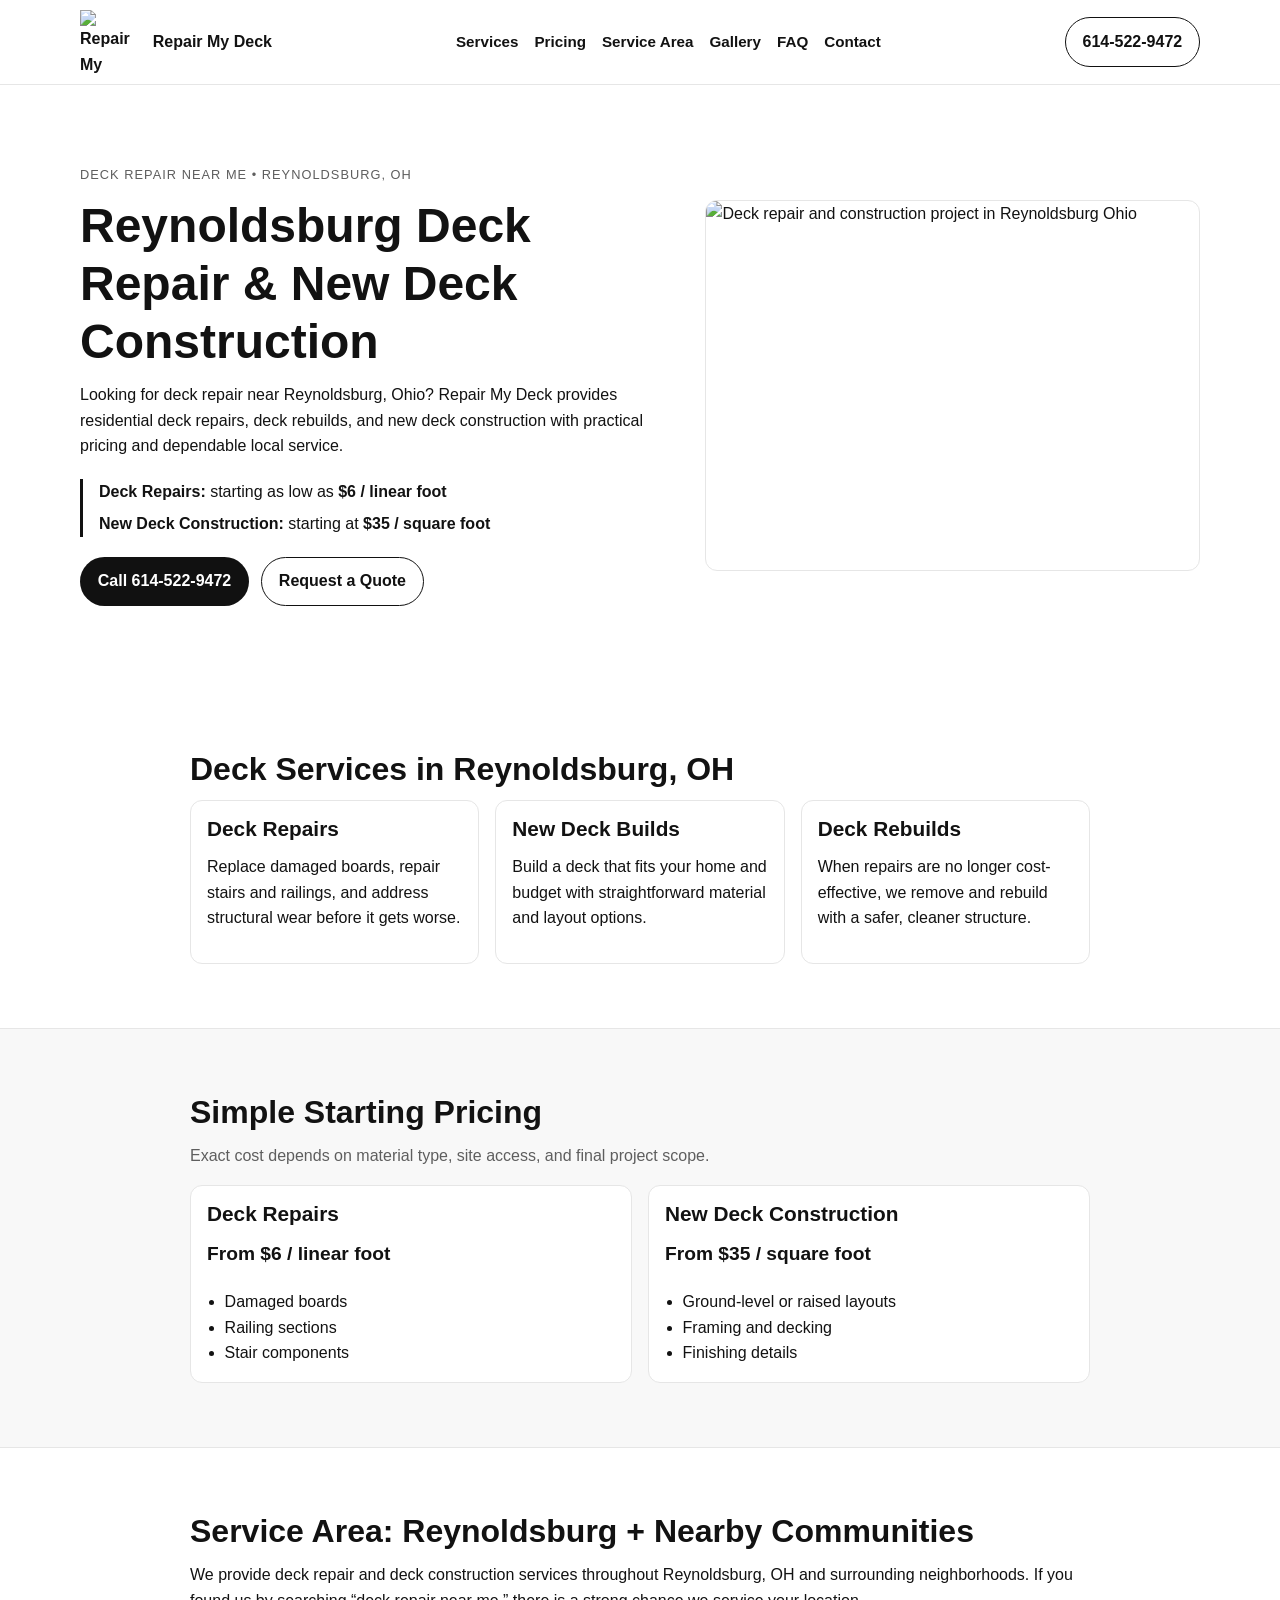
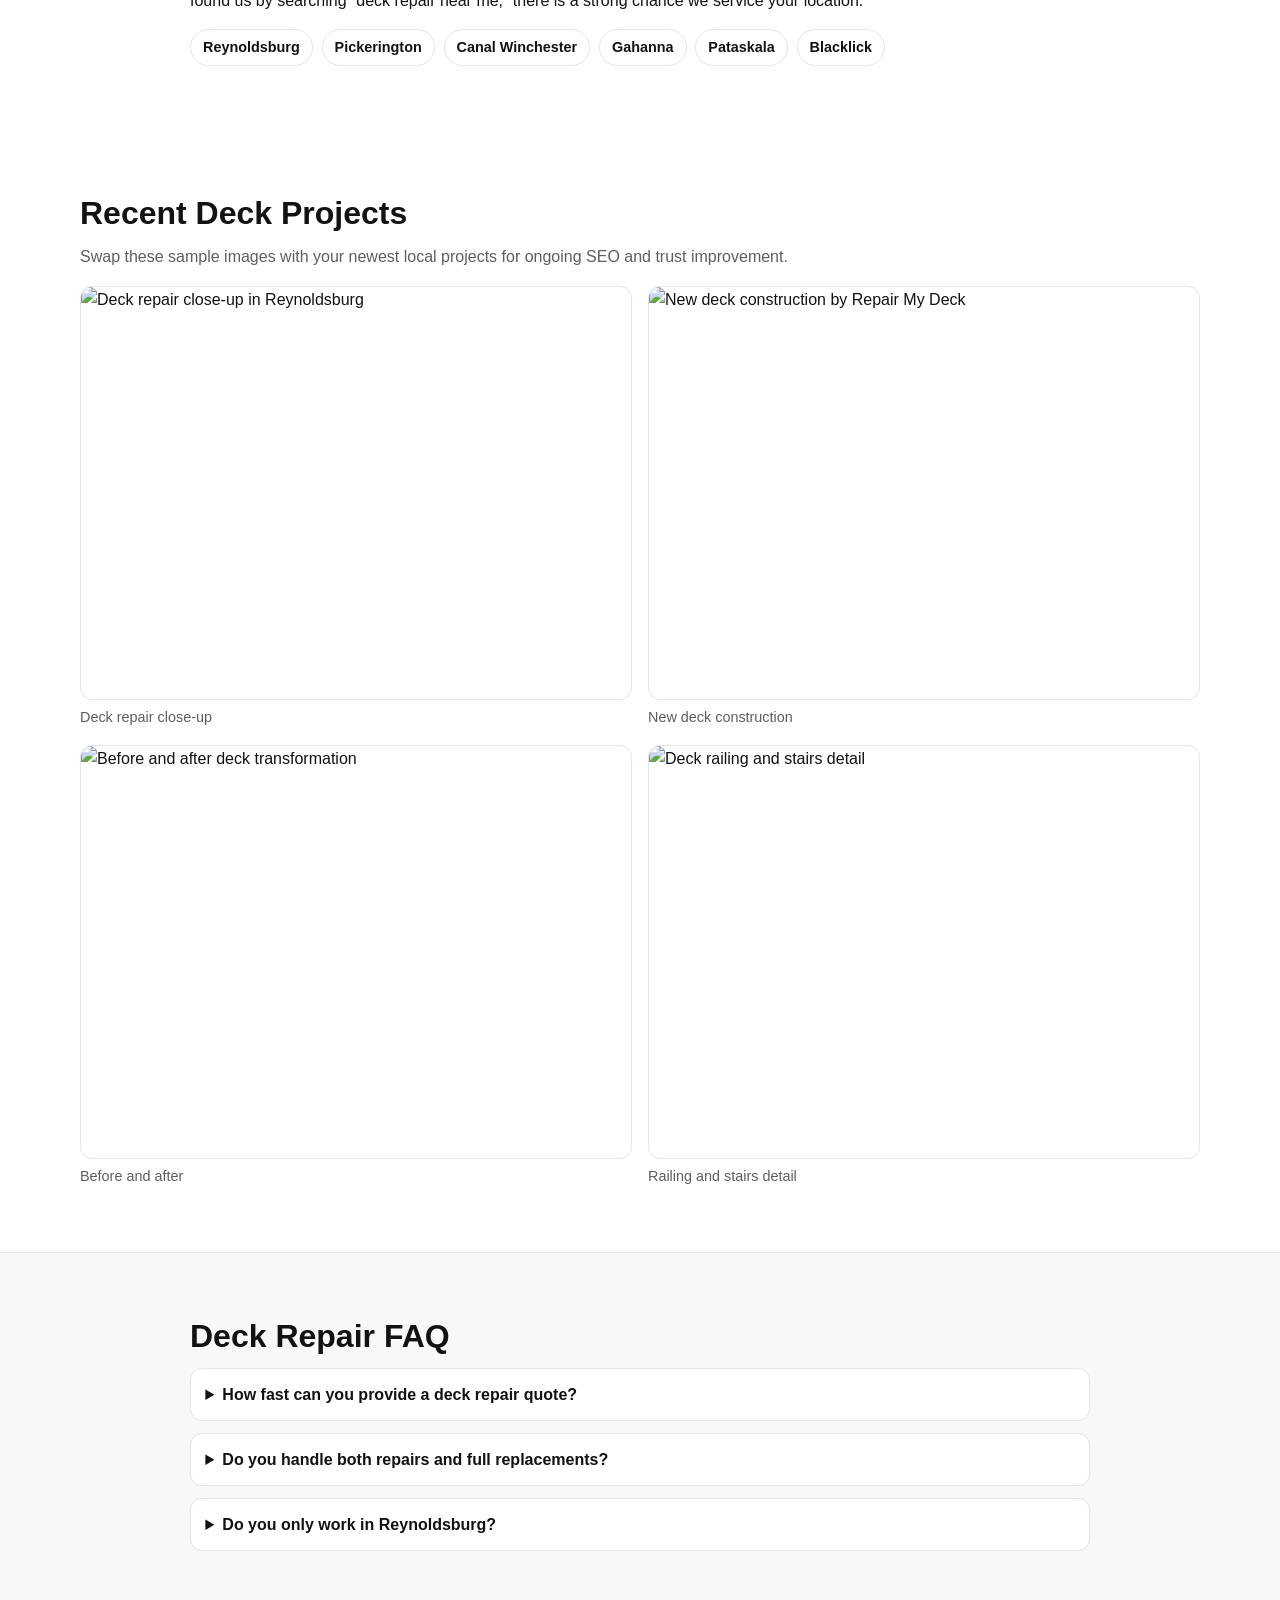
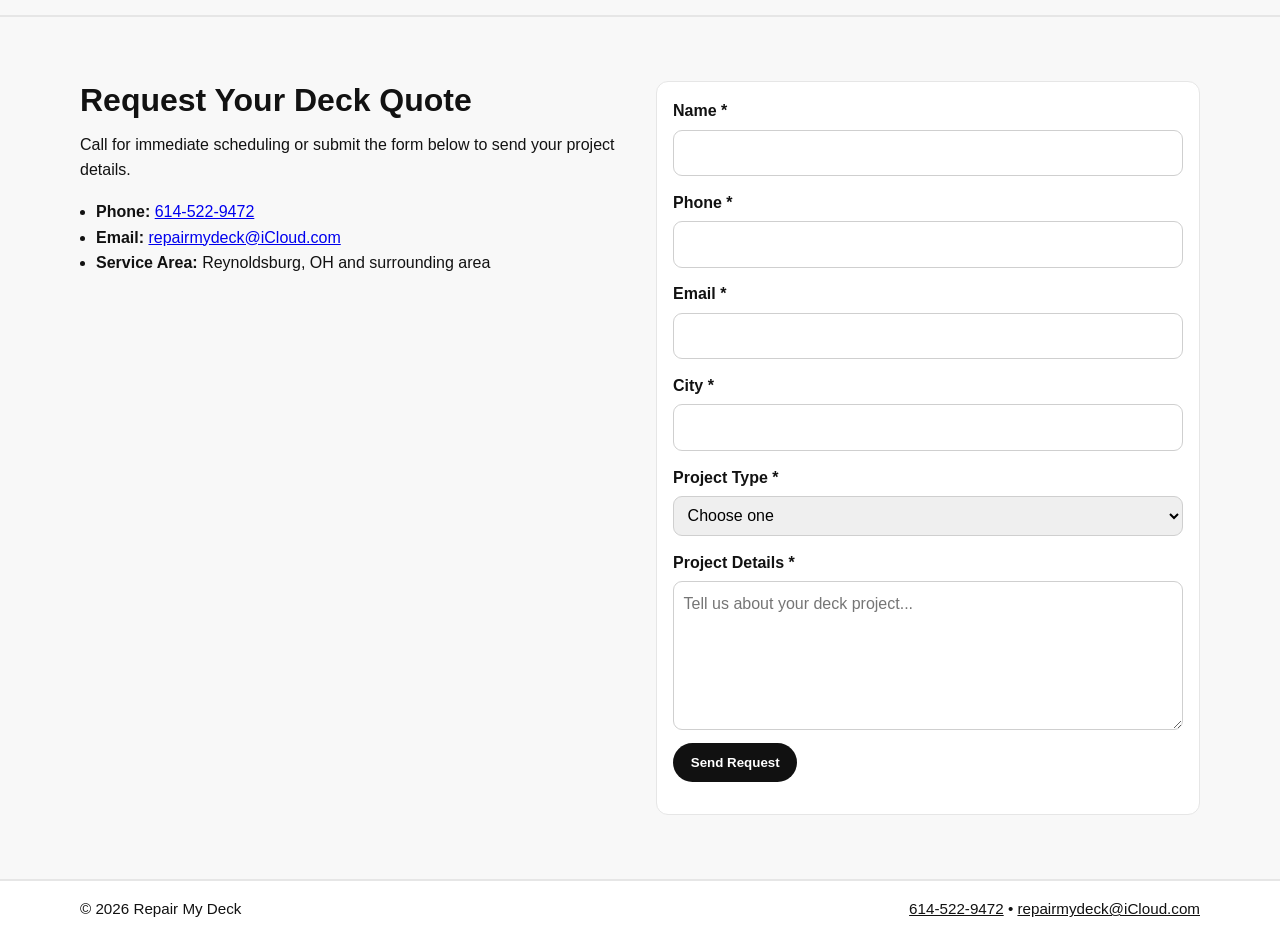
==== commit 12dab7f1: "Harden repo against binary-file branch update errors" ====
--- a/index.html
+++ b/index.html
@@ -3,16 +3,19 @@
 <head>
   <meta charset="UTF-8" />
   <meta name="viewport" content="width=device-width, initial-scale=1.0" />
-  <title>Repair My Deck | Minimal Deck Repair & Deck Builder Website | Reynoldsburg, OH</title>
-  <meta name="description" content="Repair My Deck provides deck repair starting at $6 per linear foot and new deck construction starting at $35 per square foot in Reynoldsburg, OH and surrounding areas. Call 614-522-9472." />
-  <meta name="robots" content="index, follow" />
+  <title>Deck Repair Reynoldsburg OH | Repair My Deck | Deck Builders Near You</title>
+  <meta name="description" content="Repair My Deck provides deck repair near Reynoldsburg, OH with repairs starting at $6 per linear foot and new deck construction starting at $35 per square foot. Call 614-522-9472." />
+  <meta name="robots" content="index, follow, max-snippet:-1, max-image-preview:large, max-video-preview:-1" />
+  <meta name="author" content="Repair My Deck" />
   <link rel="canonical" href="https://www.repairmydeck.com/" />
 
   <meta property="og:type" content="website" />
-  <meta property="og:title" content="Repair My Deck | Deck Builders in Reynoldsburg, OH" />
-  <meta property="og:description" content="Deck repairs from $6/linear foot and new deck builds from $35/sq ft. Serving Reynoldsburg, OH and surrounding area." />
+  <meta property="og:locale" content="en_US" />
+  <meta property="og:title" content="Repair My Deck | Deck Repair in Reynoldsburg, OH" />
+  <meta property="og:description" content="Local deck repair and deck construction in Reynoldsburg, Ohio and surrounding communities." />
   <meta property="og:url" content="https://www.repairmydeck.com/" />
   <meta property="og:image" content="https://www.repairmydeck.com/assets/logo.png" />
+  <meta name="twitter:card" content="summary_large_image" />
 
   <meta name="theme-color" content="#111111" />
   <link rel="stylesheet" href="styles.css" />
@@ -23,9 +26,10 @@
     "@type": "HomeAndConstructionBusiness",
     "name": "Repair My Deck",
     "url": "https://www.repairmydeck.com/",
+    "image": "https://www.repairmydeck.com/assets/logo.png",
     "telephone": "+1-614-522-9472",
     "email": "repairmydeck@iCloud.com",
-    "description": "Deck builders serving Reynoldsburg, Ohio and surrounding area with deck repairs and new deck construction.",
+    "description": "Deck repair and deck building company serving Reynoldsburg, Ohio and surrounding areas.",
     "address": {
       "@type": "PostalAddress",
       "addressLocality": "Reynoldsburg",
@@ -34,31 +38,69 @@
     },
     "areaServed": [
       "Reynoldsburg, Ohio",
-      "Columbus Metro Area",
       "Pickerington, Ohio",
       "Canal Winchester, Ohio",
       "Gahanna, Ohio",
-      "Pataskala, Ohio"
+      "Pataskala, Ohio",
+      "Blacklick, Ohio"
     ],
-    "offers": [
+    "priceRange": "$$",
+    "hasOfferCatalog": {
+      "@type": "OfferCatalog",
+      "name": "Deck Services",
+      "itemListElement": [
+        {
+          "@type": "Offer",
+          "itemOffered": { "@type": "Service", "name": "Deck Repair" },
+          "priceSpecification": {
+            "@type": "PriceSpecification",
+            "priceCurrency": "USD",
+            "minPrice": "6",
+            "unitText": "per linear foot"
+          }
+        },
+        {
+          "@type": "Offer",
+          "itemOffered": { "@type": "Service", "name": "New Deck Construction" },
+          "priceSpecification": {
+            "@type": "PriceSpecification",
+            "priceCurrency": "USD",
+            "minPrice": "35",
+            "unitText": "per square foot"
+          }
+        }
+      ]
+    }
+  }
+  </script>
+
+  <script type="application/ld+json">
+  {
+    "@context": "https://schema.org",
+    "@type": "FAQPage",
+    "mainEntity": [
       {
-        "@type": "Offer",
-        "name": "Deck Repair",
-        "priceSpecification": {
-          "@type": "PriceSpecification",
-          "priceCurrency": "USD",
-          "minPrice": "6",
-          "unitText": "per linear foot"
+        "@type": "Question",
+        "name": "How much does deck repair cost in Reynoldsburg, OH?",
+        "acceptedAnswer": {
+          "@type": "Answer",
+          "text": "Repair My Deck offers deck repairs starting at $6 per linear foot. Final pricing depends on deck condition, material choice, and scope."
         }
       },
       {
-        "@type": "Offer",
-        "name": "New Deck Construction",
-        "priceSpecification": {
-          "@type": "PriceSpecification",
-          "priceCurrency": "USD",
-          "minPrice": "35",
-          "unitText": "per square foot"
+        "@type": "Question",
+        "name": "Do you build new decks?",
+        "acceptedAnswer": {
+          "@type": "Answer",
+          "text": "Yes. New deck construction starts at $35 per square foot, with final cost based on layout, materials, and project details."
+        }
+      },
+      {
+        "@type": "Question",
+        "name": "What areas do you serve near Reynoldsburg?",
+        "acceptedAnswer": {
+          "@type": "Answer",
+          "text": "We serve Reynoldsburg and surrounding communities including Pickerington, Canal Winchester, Gahanna, Pataskala, and nearby areas."
         }
       }
     ]
@@ -82,7 +124,9 @@
       <nav id="site-nav" class="site-nav" aria-label="Primary">
         <a href="#services">Services</a>
         <a href="#pricing">Pricing</a>
+        <a href="#service-area">Service Area</a>
         <a href="#gallery">Gallery</a>
+        <a href="#faq">FAQ</a>
         <a href="#contact">Contact</a>
       </nav>
 
@@ -94,11 +138,11 @@
     <section class="hero">
       <div class="container hero-layout">
         <div class="hero-copy">
-          <p class="tag">Deck Builders • Reynoldsburg, OH</p>
-          <h1>Deck Repairs & New Deck Construction, Done Right</h1>
+          <p class="tag">Deck Repair Near Me • Reynoldsburg, OH</p>
+          <h1>Reynoldsburg Deck Repair & New Deck Construction</h1>
           <p>
-            Repair My Deck builds and repairs residential decks across Reynoldsburg, Ohio and surrounding area.
-            We focus on straightforward pricing, clean craftsmanship, and dependable communication.
+            Looking for deck repair near Reynoldsburg, Ohio? Repair My Deck provides residential deck repairs,
+            deck rebuilds, and new deck construction with practical pricing and dependable local service.
           </p>
 
           <div class="hero-pricing">
@@ -113,27 +157,26 @@
         </div>
 
         <figure class="hero-photo">
-          <!-- Replace with your best lead project photo if filename changes -->
-          <img src="assets/photos/featured-deck.jpg" alt="Finished backyard deck built by Repair My Deck in Reynoldsburg" />
+          <img src="assets/photos/featured-deck.jpg" alt="Deck repair and construction project in Reynoldsburg Ohio" />
         </figure>
       </div>
     </section>
 
     <section class="section" id="services">
       <div class="container narrow">
-        <h2>What We Do</h2>
+        <h2>Deck Services in Reynoldsburg, OH</h2>
         <div class="service-grid">
           <article>
             <h3>Deck Repairs</h3>
-            <p>Board replacement, stair and railing repairs, structure updates, and targeted fixes for safer use.</p>
+            <p>Replace damaged boards, repair stairs and railings, and address structural wear before it gets worse.</p>
           </article>
           <article>
             <h3>New Deck Builds</h3>
-            <p>Fresh deck construction designed around your home layout, yard flow, and budget goals.</p>
+            <p>Build a deck that fits your home and budget with straightforward material and layout options.</p>
           </article>
           <article>
             <h3>Deck Rebuilds</h3>
-            <p>When old decks are beyond simple repairs, we provide efficient tear-down and full replacement.</p>
+            <p>When repairs are no longer cost-effective, we remove and rebuild with a safer, cleaner structure.</p>
           </article>
         </div>
       </div>
@@ -142,7 +185,7 @@
     <section class="section muted" id="pricing">
       <div class="container narrow">
         <h2>Simple Starting Pricing</h2>
-        <p class="pricing-note">Final price depends on materials, access, existing conditions, and project scope.</p>
+        <p class="pricing-note">Exact cost depends on material type, site access, and final project scope.</p>
         <div class="price-cards">
           <article class="price-card">
             <h3>Deck Repairs</h3>
@@ -166,18 +209,36 @@
       </div>
     </section>
 
+    <section class="section" id="service-area">
+      <div class="container narrow">
+        <h2>Service Area: Reynoldsburg + Nearby Communities</h2>
+        <p>
+          We provide deck repair and deck construction services throughout Reynoldsburg, OH and surrounding neighborhoods.
+          If you found us by searching “deck repair near me,” there is a strong chance we service your location.
+        </p>
+        <ul class="area-chips" aria-label="Service cities">
+          <li>Reynoldsburg</li>
+          <li>Pickerington</li>
+          <li>Canal Winchester</li>
+          <li>Gahanna</li>
+          <li>Pataskala</li>
+          <li>Blacklick</li>
+        </ul>
+      </div>
+    </section>
+
     <section class="section" id="gallery">
       <div class="container">
-        <h2>Recent Work</h2>
-        <p class="gallery-intro">Your photos are now integrated as image slots. Replace the files in <code>assets/photos/</code> as needed.</p>
+        <h2>Recent Deck Projects</h2>
+        <p class="gallery-intro">Swap these sample images with your newest local projects for ongoing SEO and trust improvement.</p>
 
         <div class="gallery-grid">
           <figure>
-            <img src="assets/photos/deck-repair-closeup.jpg" alt="Deck repair close-up showing replaced boards" loading="lazy" />
+            <img src="assets/photos/deck-repair-closeup.jpg" alt="Deck repair close-up in Reynoldsburg" loading="lazy" />
             <figcaption>Deck repair close-up</figcaption>
           </figure>
           <figure>
-            <img src="assets/photos/new-deck-build.jpg" alt="New deck construction project by Repair My Deck" loading="lazy" />
+            <img src="assets/photos/new-deck-build.jpg" alt="New deck construction by Repair My Deck" loading="lazy" />
             <figcaption>New deck construction</figcaption>
           </figure>
           <figure>
@@ -192,13 +253,31 @@
       </div>
     </section>
 
+    <section class="section muted" id="faq">
+      <div class="container narrow">
+        <h2>Deck Repair FAQ</h2>
+        <div class="faq-list">
+          <details>
+            <summary>How fast can you provide a deck repair quote?</summary>
+            <p>Call us at 614-522-9472 and we can review your project details and next steps quickly.</p>
+          </details>
+          <details>
+            <summary>Do you handle both repairs and full replacements?</summary>
+            <p>Yes. We offer targeted repairs, rebuilds, and full new deck construction depending on your deck condition.</p>
+          </details>
+          <details>
+            <summary>Do you only work in Reynoldsburg?</summary>
+            <p>Reynoldsburg is our core area, and we also serve surrounding communities across the region.</p>
+          </details>
+        </div>
+      </div>
+    </section>
+
     <section class="section muted" id="contact">
       <div class="container contact-layout">
         <div>
           <h2>Request Your Deck Quote</h2>
-          <p>
-            Call us for immediate assistance or submit the form and we will follow up with the next step.
-          </p>
+          <p>Call for immediate scheduling or submit the form below to send your project details.</p>
           <ul class="contact-list">
             <li><strong>Phone:</strong> <a href="tel:+16145229472">614-522-9472</a></li>
             <li><strong>Email:</strong> <a href="mailto:repairmydeck@iCloud.com">repairmydeck@iCloud.com</a></li>
@@ -206,7 +285,12 @@
           </ul>
         </div>
 
-        <form id="contact-form" class="contact-form" action="contact-handler.php" method="post" novalidate>
+        <form id="contact-form" class="contact-form" action="https://formsubmit.co/repairmydeck@iCloud.com" method="post" novalidate>
+          <!-- FormSubmit free endpoint for static hosting (no PHP required) -->
+          <input type="hidden" name="_subject" value="New Website Quote Request - Repair My Deck" />
+          <input type="hidden" name="_captcha" value="false" />
+          <input type="hidden" name="_template" value="table" />
+
           <div class="form-row">
             <label for="name">Name *</label>
             <input type="text" id="name" name="name" required autocomplete="name" />
--- a/styles.css
+++ b/styles.css
@@ -57,7 +57,7 @@
 }
 
 .header-inner {
-  min-height: 74px;
+  min-height: 84px;
   display: flex;
   align-items: center;
   justify-content: space-between;
@@ -74,8 +74,8 @@
 }
 
 .brand-logo {
-  width: 44px;
-  height: 44px;
+  width: 64px;
+  height: 64px;
   object-fit: contain;
 }
 
@@ -389,7 +389,7 @@
   .site-nav {
     display: none;
     position: absolute;
-    top: 74px;
+    top: 84px;
     left: 0;
     right: 0;
     background: #fff;
@@ -408,3 +408,39 @@
 @media (max-width: 520px) {
   .btn { width: 100%; }
 }
+
+
+.area-chips {
+  list-style: none;
+  padding: 0;
+  margin: 1rem 0 0;
+  display: flex;
+  flex-wrap: wrap;
+  gap: 0.55rem;
+}
+
+.area-chips li {
+  border: 1px solid var(--line);
+  border-radius: 999px;
+  padding: 0.35rem 0.75rem;
+  background: #fff;
+  font-weight: 600;
+  font-size: 0.9rem;
+}
+
+.faq-list {
+  display: grid;
+  gap: 0.75rem;
+}
+
+.faq-list details {
+  background: #fff;
+  border: 1px solid var(--line);
+  border-radius: var(--radius);
+  padding: 0.8rem 0.9rem;
+}
+
+.faq-list summary {
+  cursor: pointer;
+  font-weight: 700;
+}
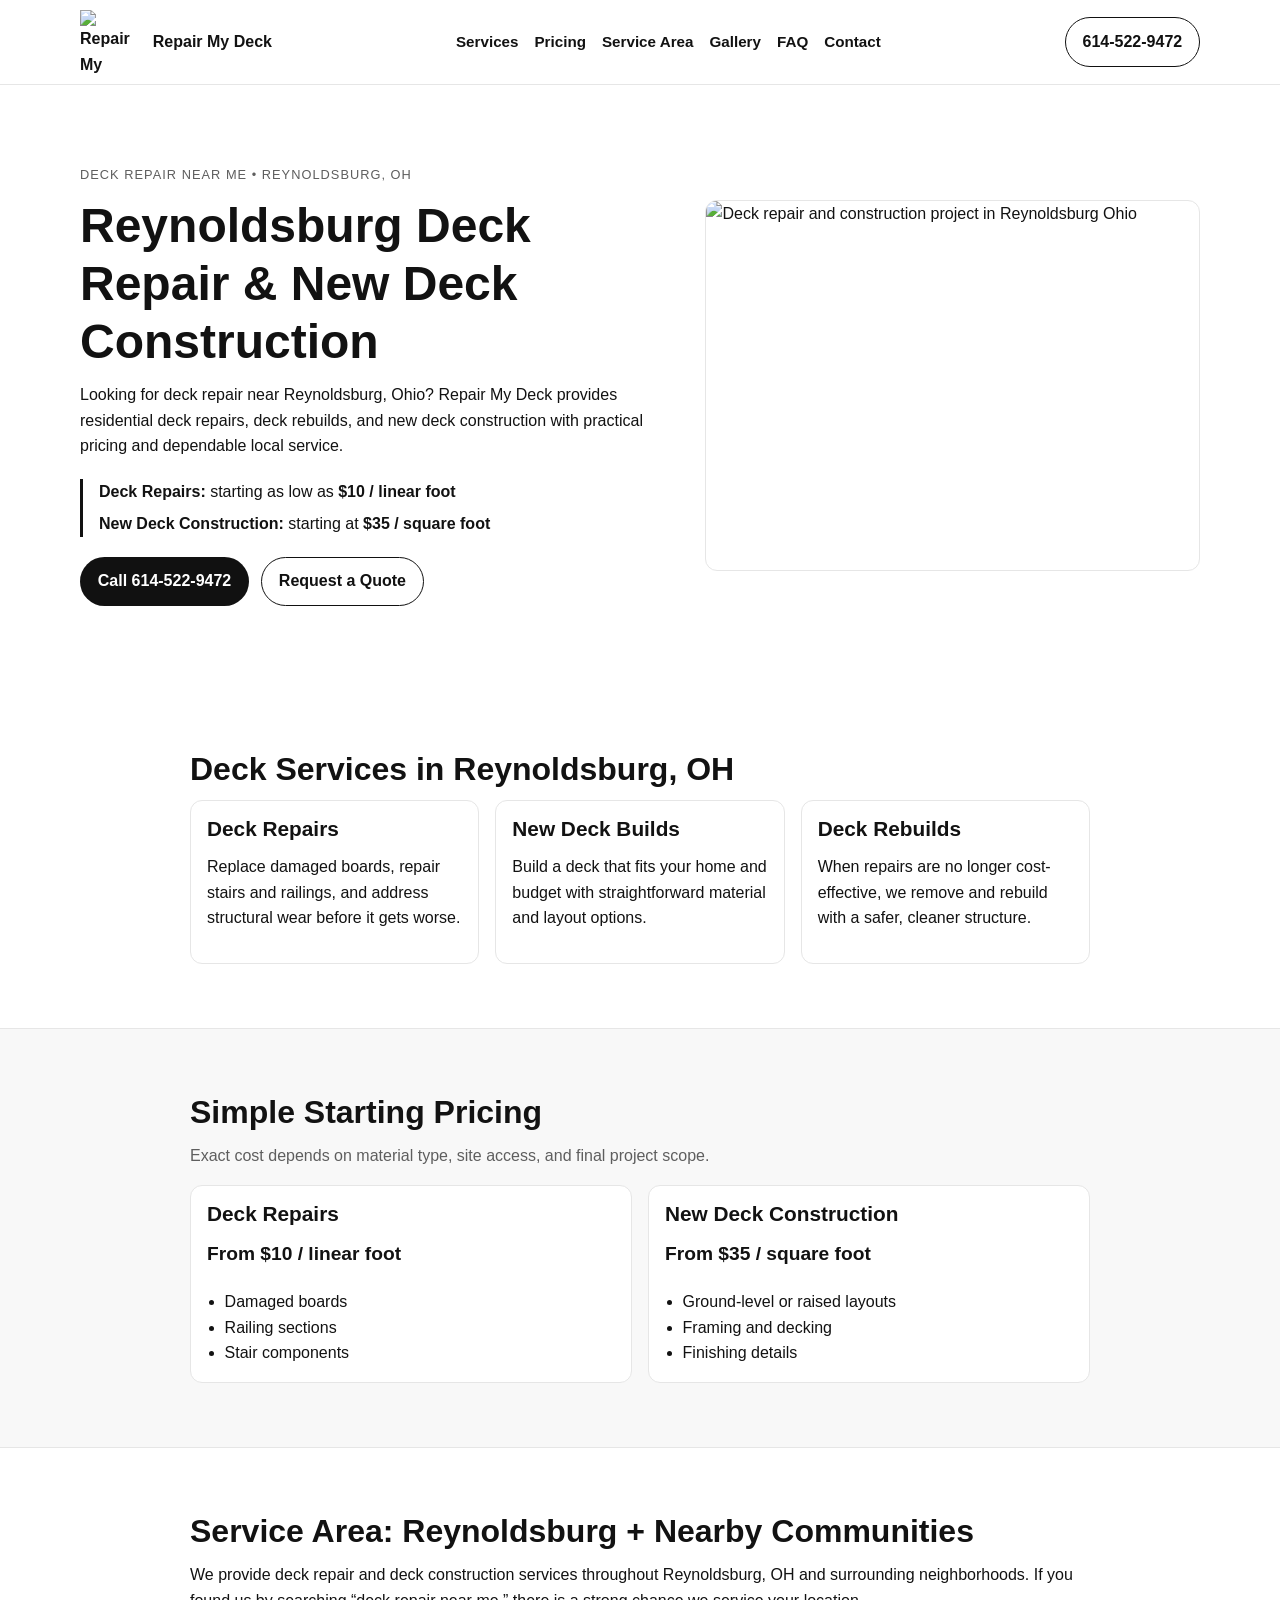
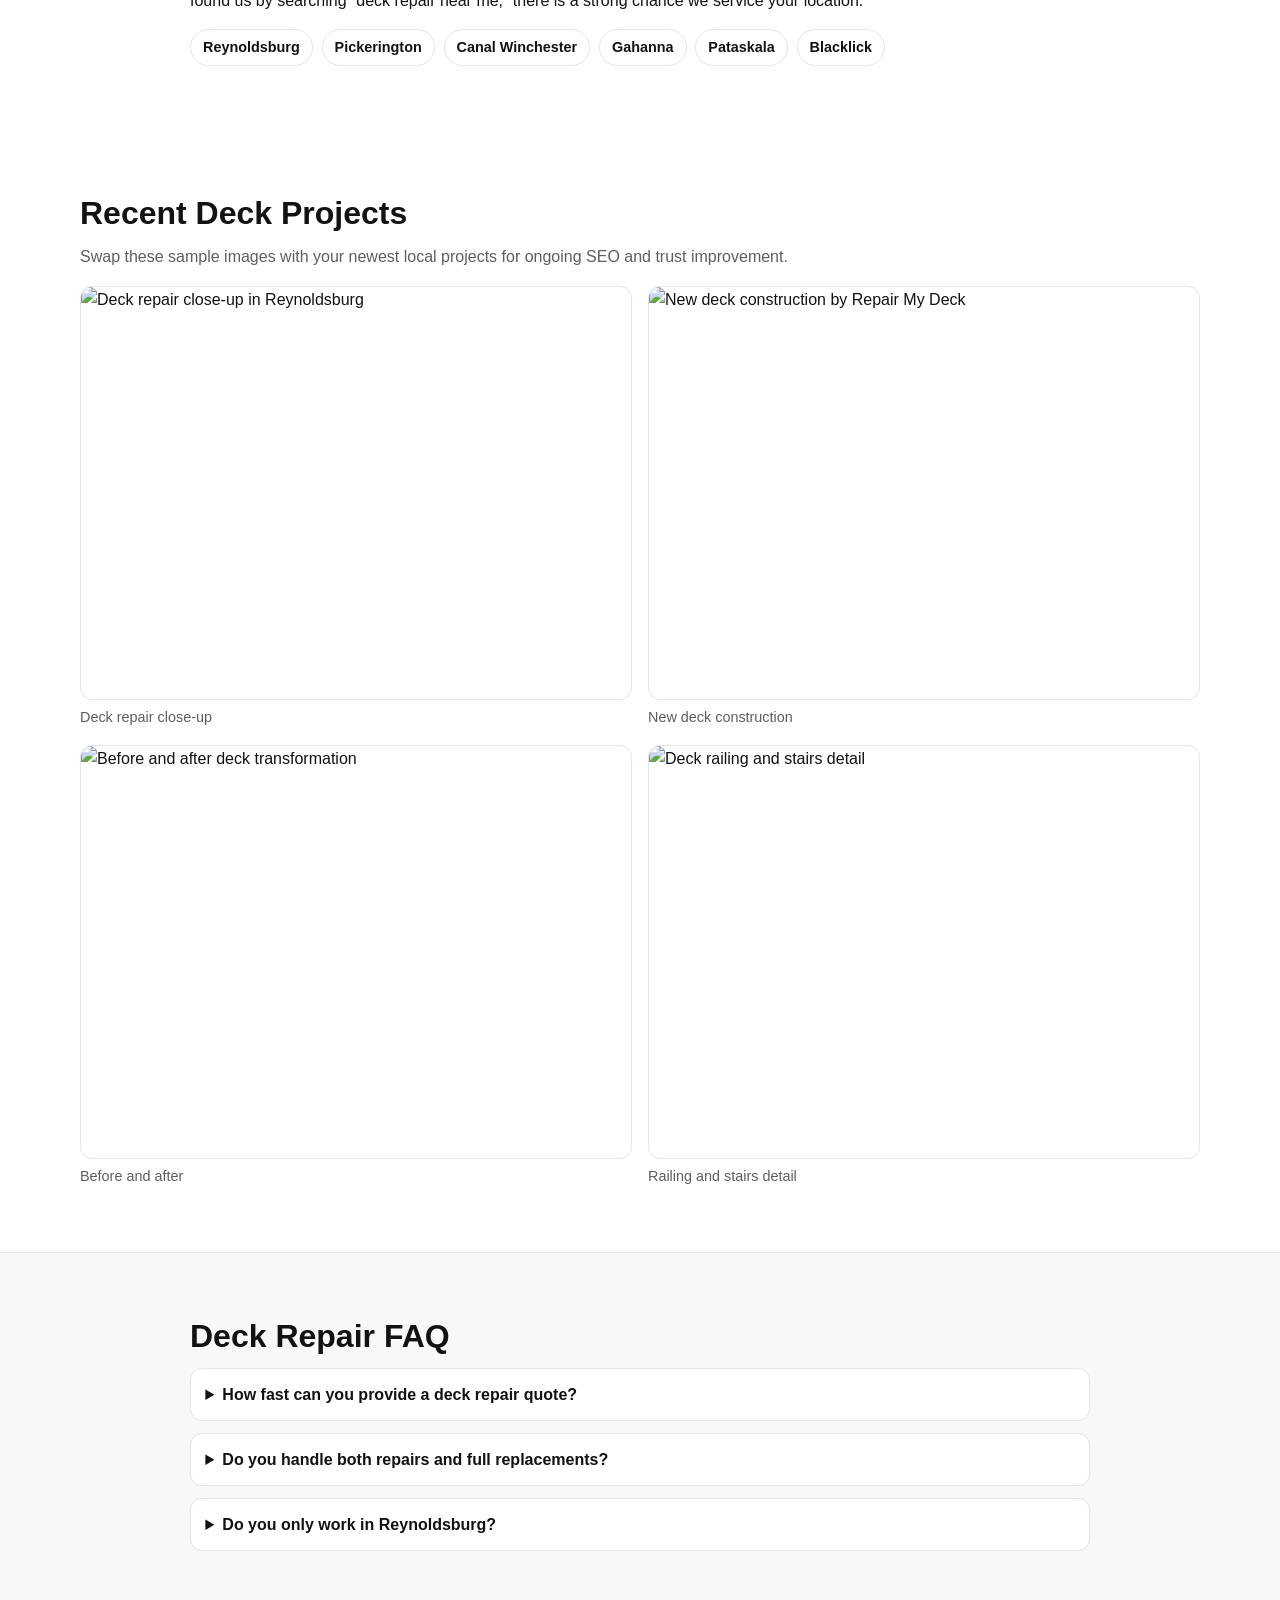
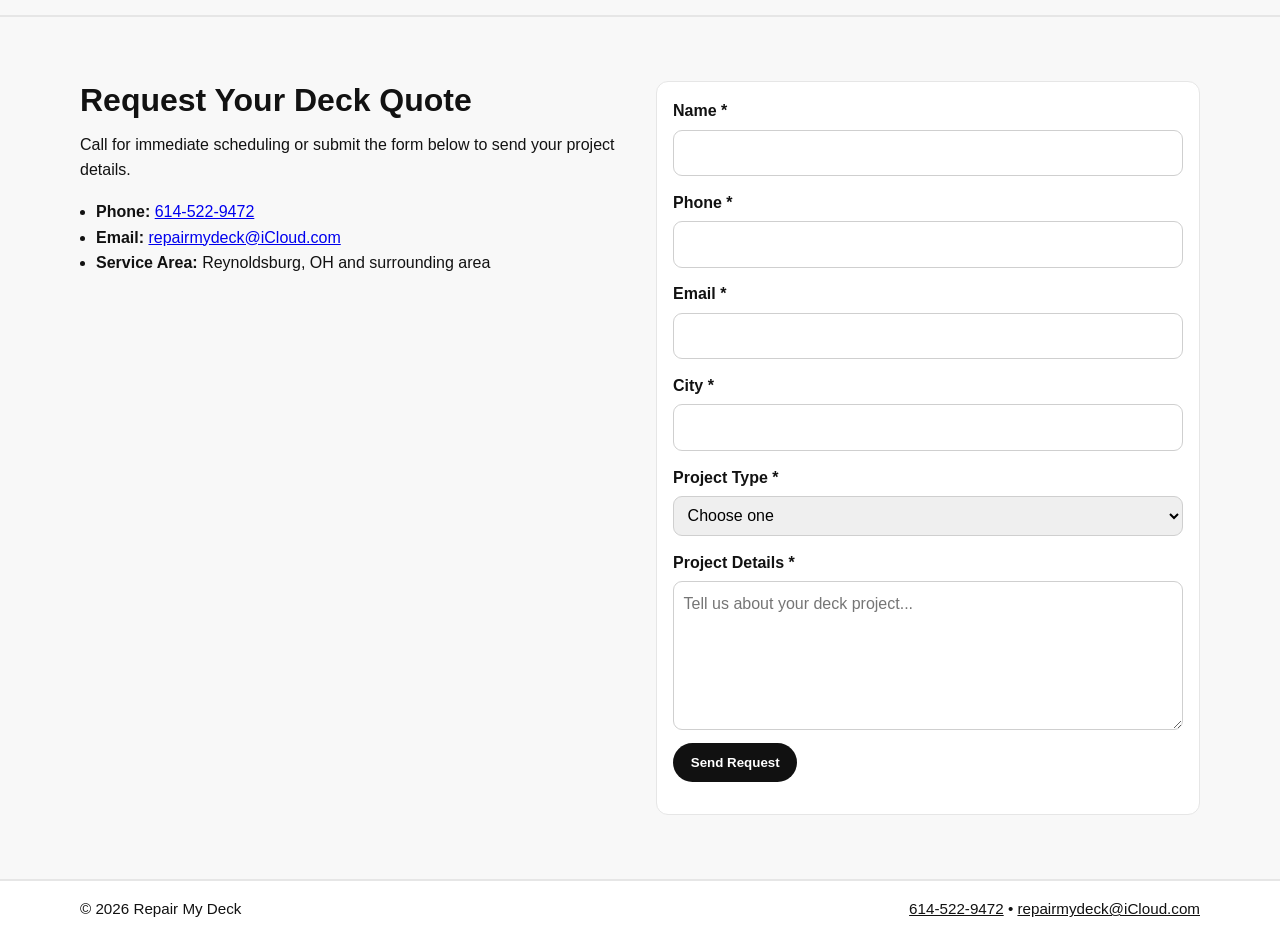
==== commit 09e96567: "Update deck repair starting price references from  to 0" ====
--- a/index.html
+++ b/index.html
@@ -55,7 +55,7 @@
           "priceSpecification": {
             "@type": "PriceSpecification",
             "priceCurrency": "USD",
-            "minPrice": "6",
+            "minPrice": "10",
             "unitText": "per linear foot"
           }
         },
@@ -146,7 +146,7 @@
           </p>
 
           <div class="hero-pricing">
-            <p><strong>Deck Repairs:</strong> starting as low as <span>$6 / linear foot</span></p>
+            <p><strong>Deck Repairs:</strong> starting as low as <span>$10 / linear foot</span></p>
             <p><strong>New Deck Construction:</strong> starting at <span>$35 / square foot</span></p>
           </div>
 
@@ -189,7 +189,7 @@
         <div class="price-cards">
           <article class="price-card">
             <h3>Deck Repairs</h3>
-            <p class="price">From $6 / linear foot</p>
+            <p class="price">From $10 / linear foot</p>
             <ul>
               <li>Damaged boards</li>
               <li>Railing sections</li>
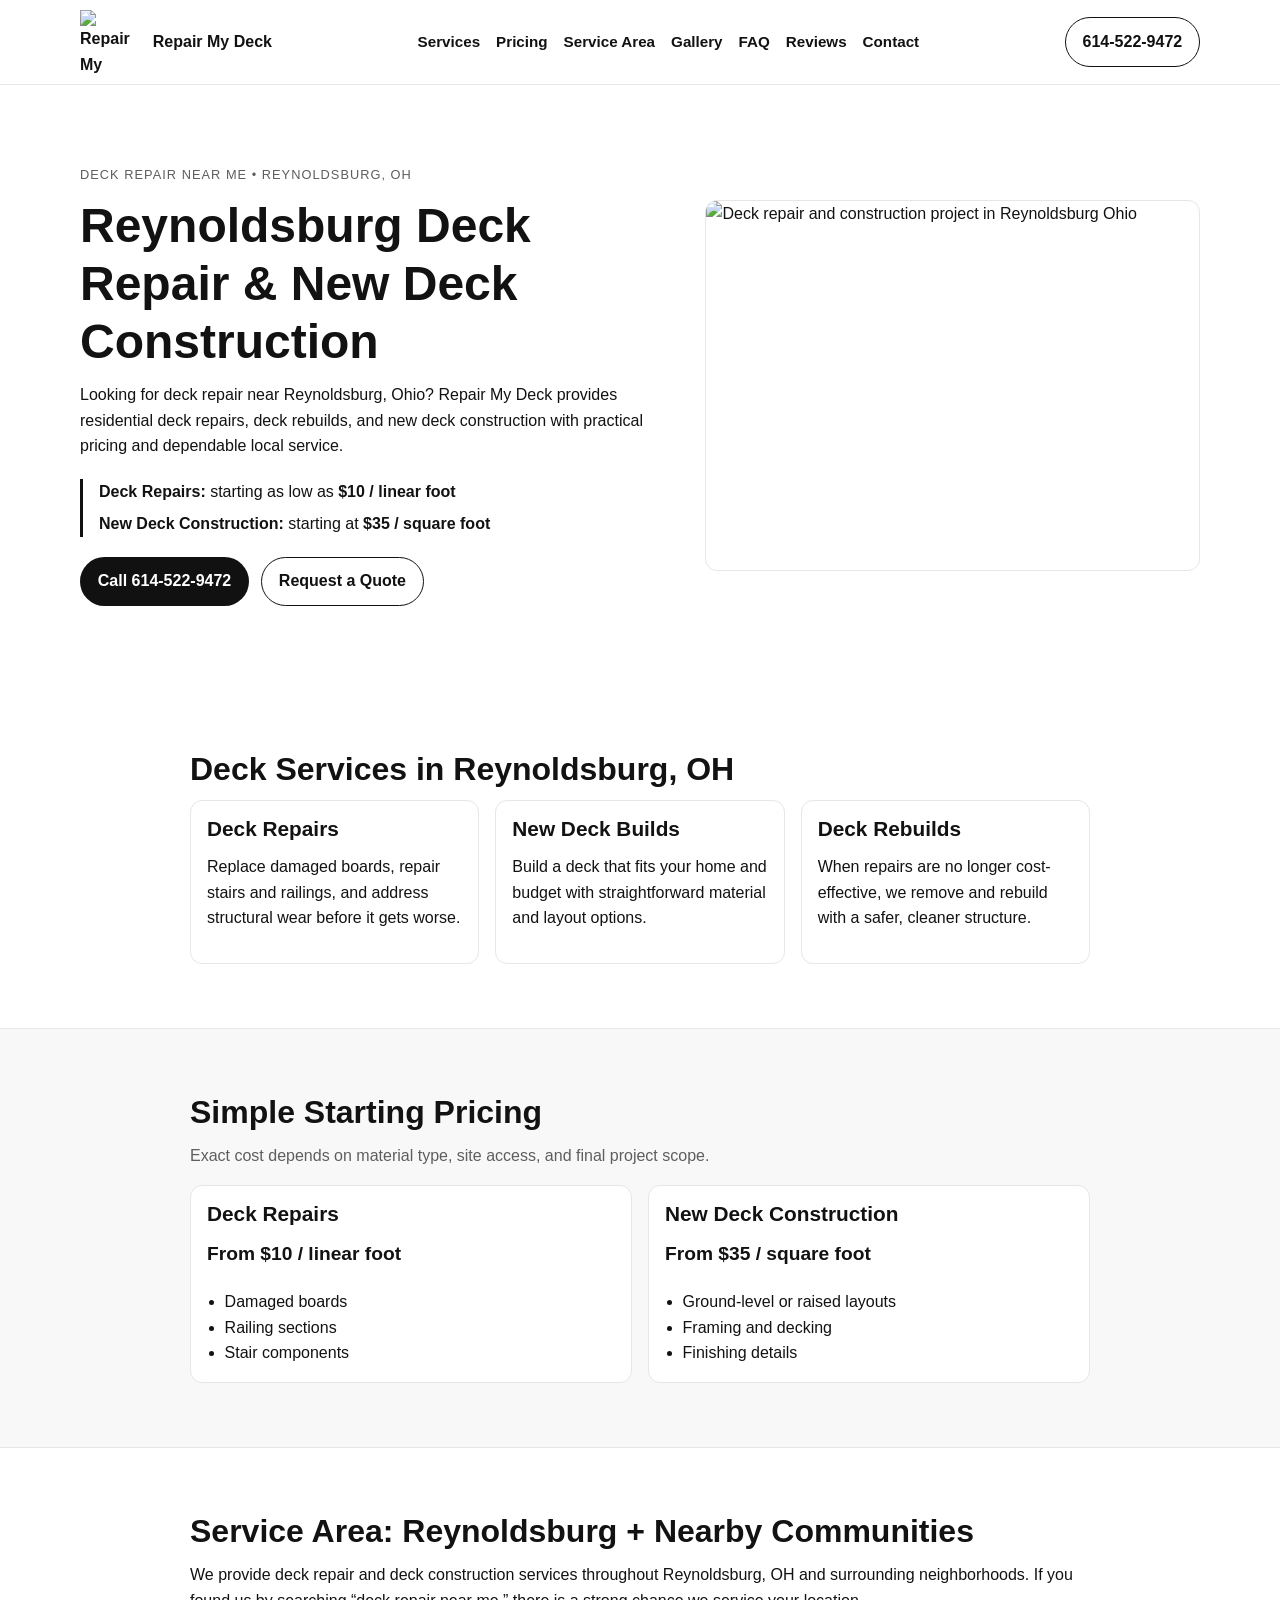
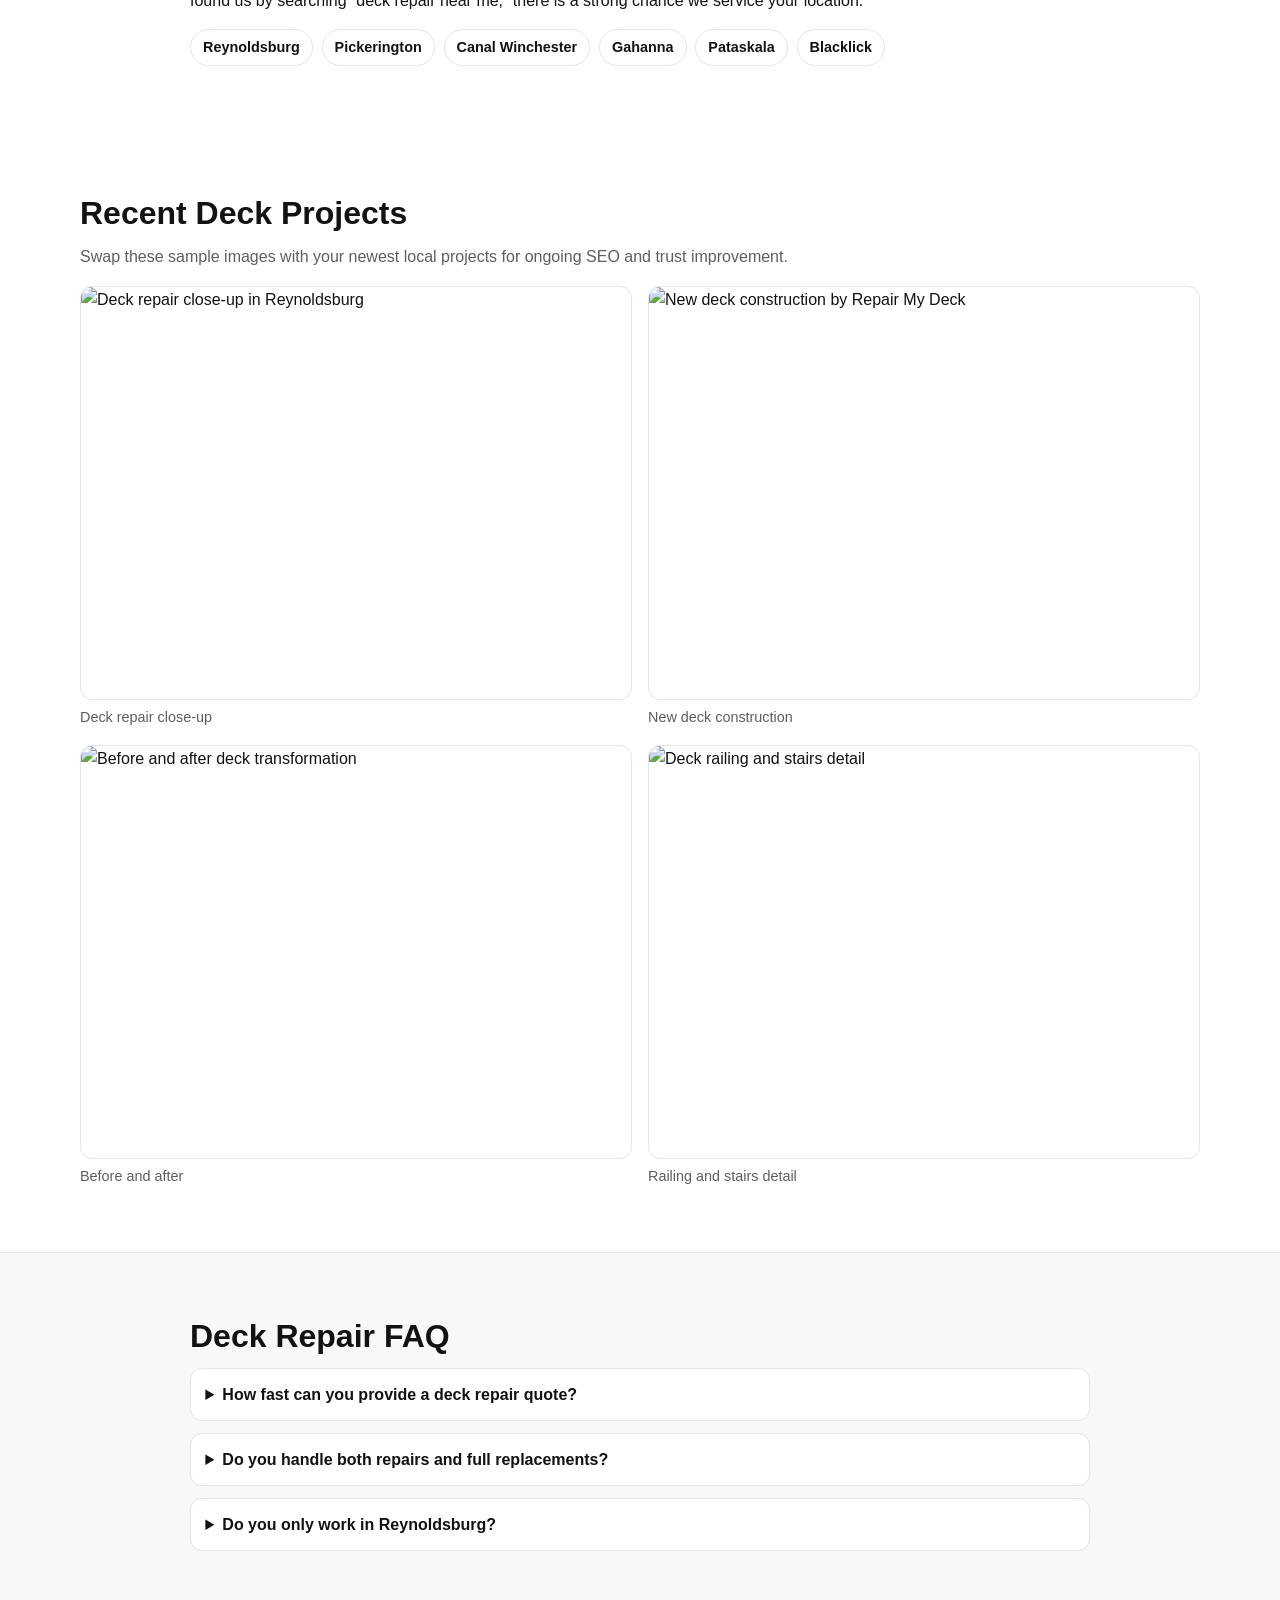
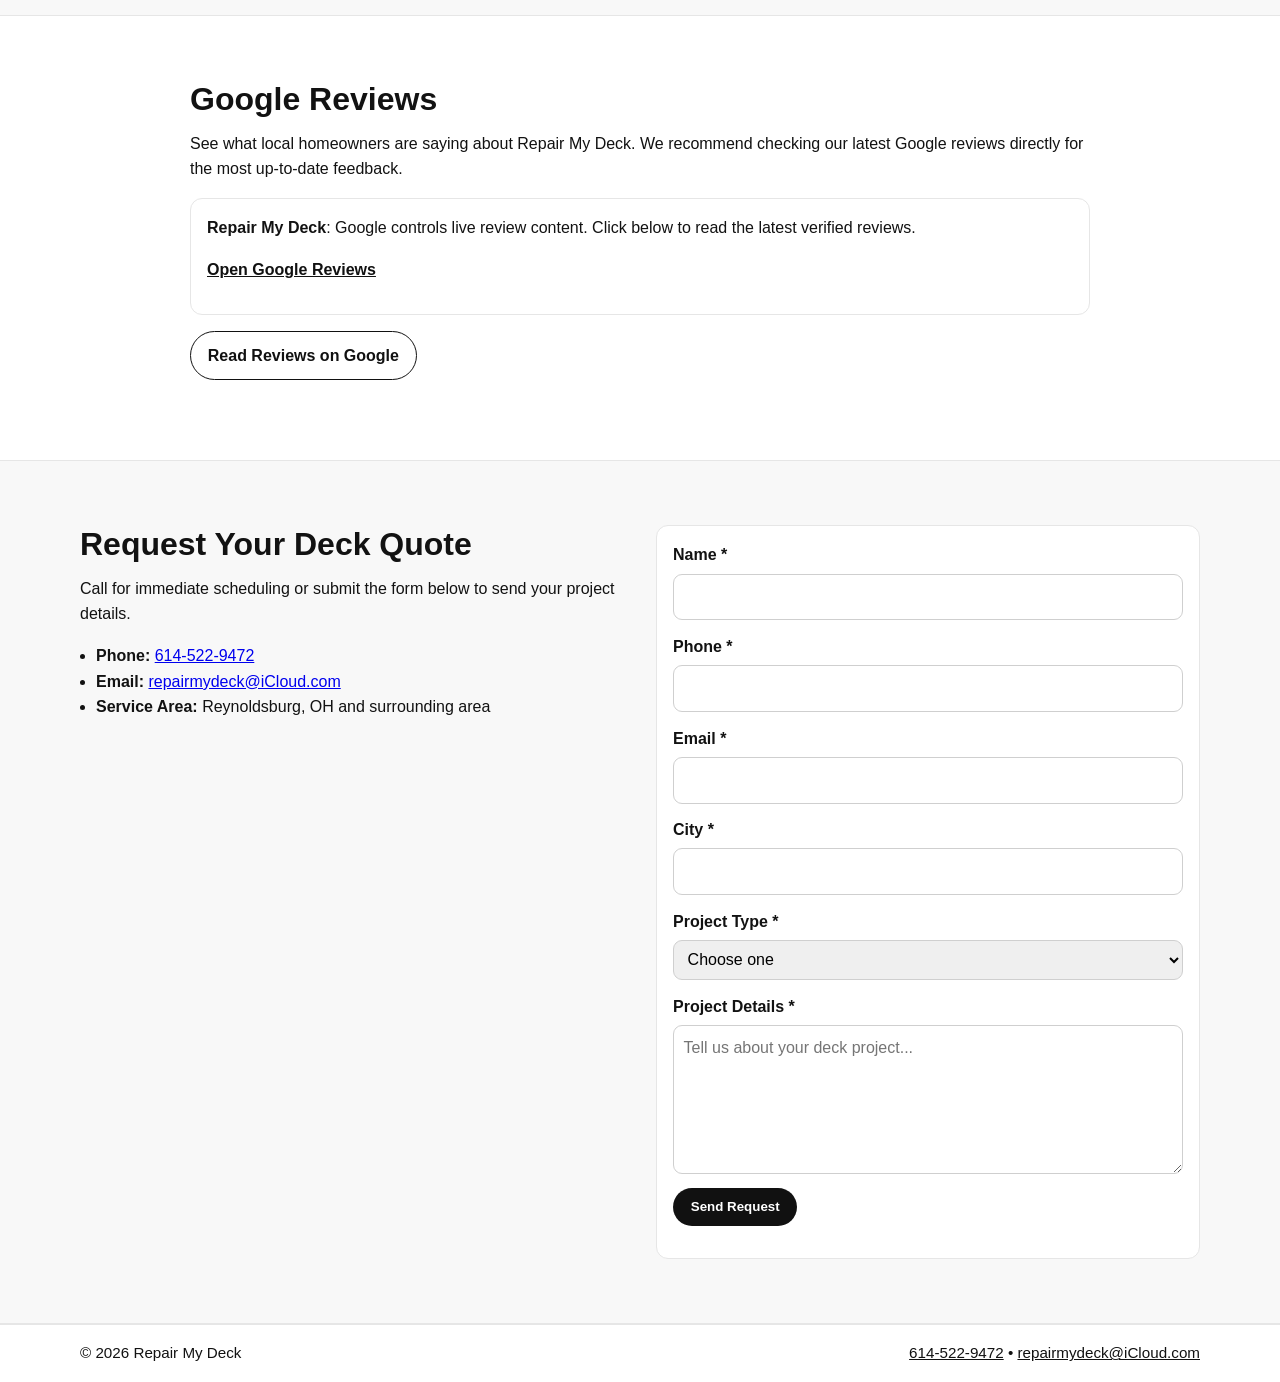
==== commit 4b2d7e21: "Add Google Reviews section with live-link integration" ====
--- a/index.html
+++ b/index.html
@@ -127,6 +127,7 @@
         <a href="#service-area">Service Area</a>
         <a href="#gallery">Gallery</a>
         <a href="#faq">FAQ</a>
+        <a href="#reviews">Reviews</a>
         <a href="#contact">Contact</a>
       </nav>
 
@@ -273,6 +274,22 @@
       </div>
     </section>
 
+
+    <section class="section" id="reviews">
+      <div class="container narrow">
+        <h2>Google Reviews</h2>
+        <p>
+          See what local homeowners are saying about Repair My Deck. We recommend checking our latest Google reviews directly for the most up-to-date feedback.
+        </p>
+        <div class="reviews-panel" id="reviews-panel" aria-live="polite">
+          <p class="reviews-loading">Loading Google review information…</p>
+        </div>
+        <p>
+          <a class="btn btn-outline" target="_blank" rel="noopener noreferrer" href="https://www.google.com/search?q=repair+my+deck+google+reviews&oq=repair+my+deck+google+reviews&gs_lcrp=EgZjaHJvbWUyBggAEEUYOTIHCAEQIRigATIHCAIQIRigATIHCAMQIRigATIHCAQQIRigATIHCAUQIRigATIHCAYQIRifBTIHCAcQIRifBdIBCDQxNjNqMGo3qAIAsAIA&sourceid=chrome&ie=UTF-8#">Read Reviews on Google</a>
+        </p>
+      </div>
+    </section>
+
     <section class="section muted" id="contact">
       <div class="container contact-layout">
         <div>
@@ -347,6 +364,7 @@
     </div>
   </footer>
 
+  <script src="reviews.js"></script>
   <script src="script.js"></script>
 </body>
 </html>
--- a/styles.css
+++ b/styles.css
@@ -444,3 +444,21 @@
   cursor: pointer;
   font-weight: 700;
 }
+
+.reviews-panel {
+  border: 1px solid var(--line);
+  border-radius: var(--radius);
+  background: #fff;
+  padding: 1rem;
+  margin: 1rem 0;
+}
+
+.reviews-loading {
+  color: var(--muted);
+  margin: 0;
+}
+
+.text-link {
+  color: #111;
+  font-weight: 700;
+}
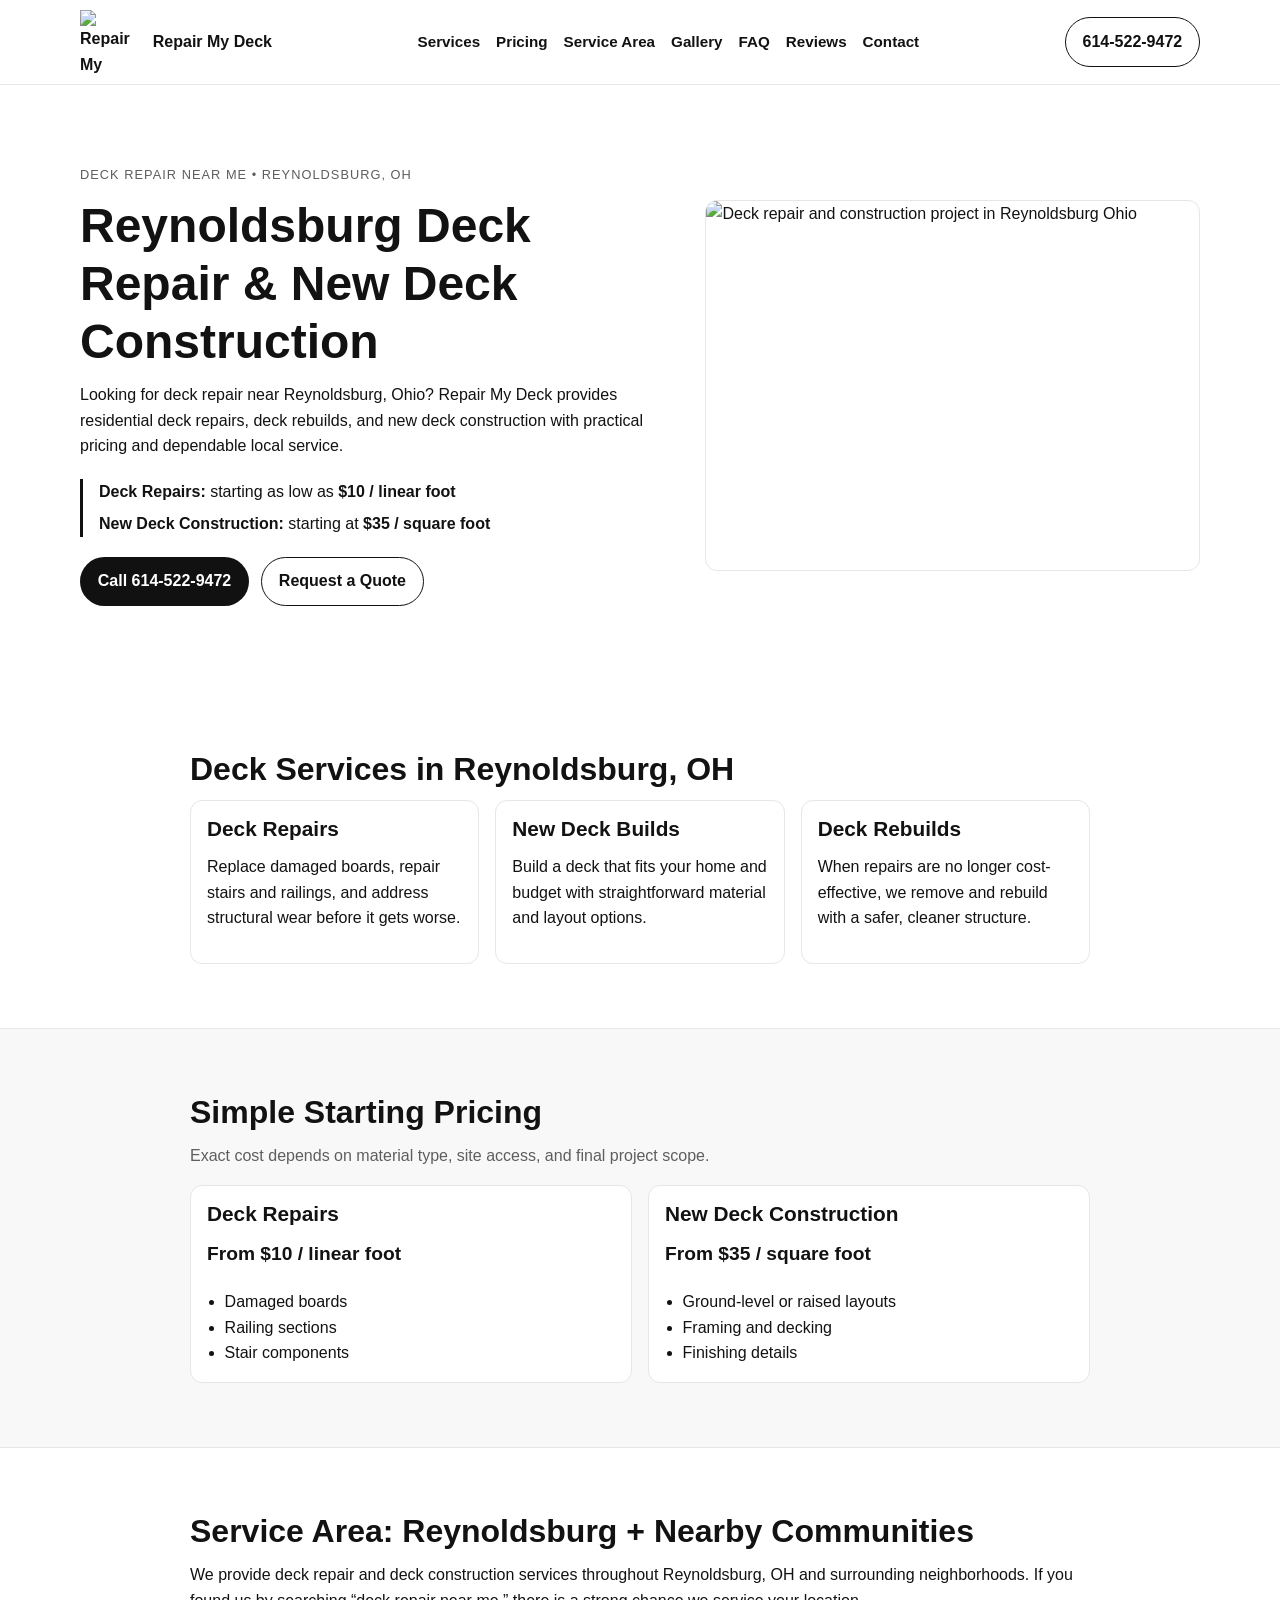
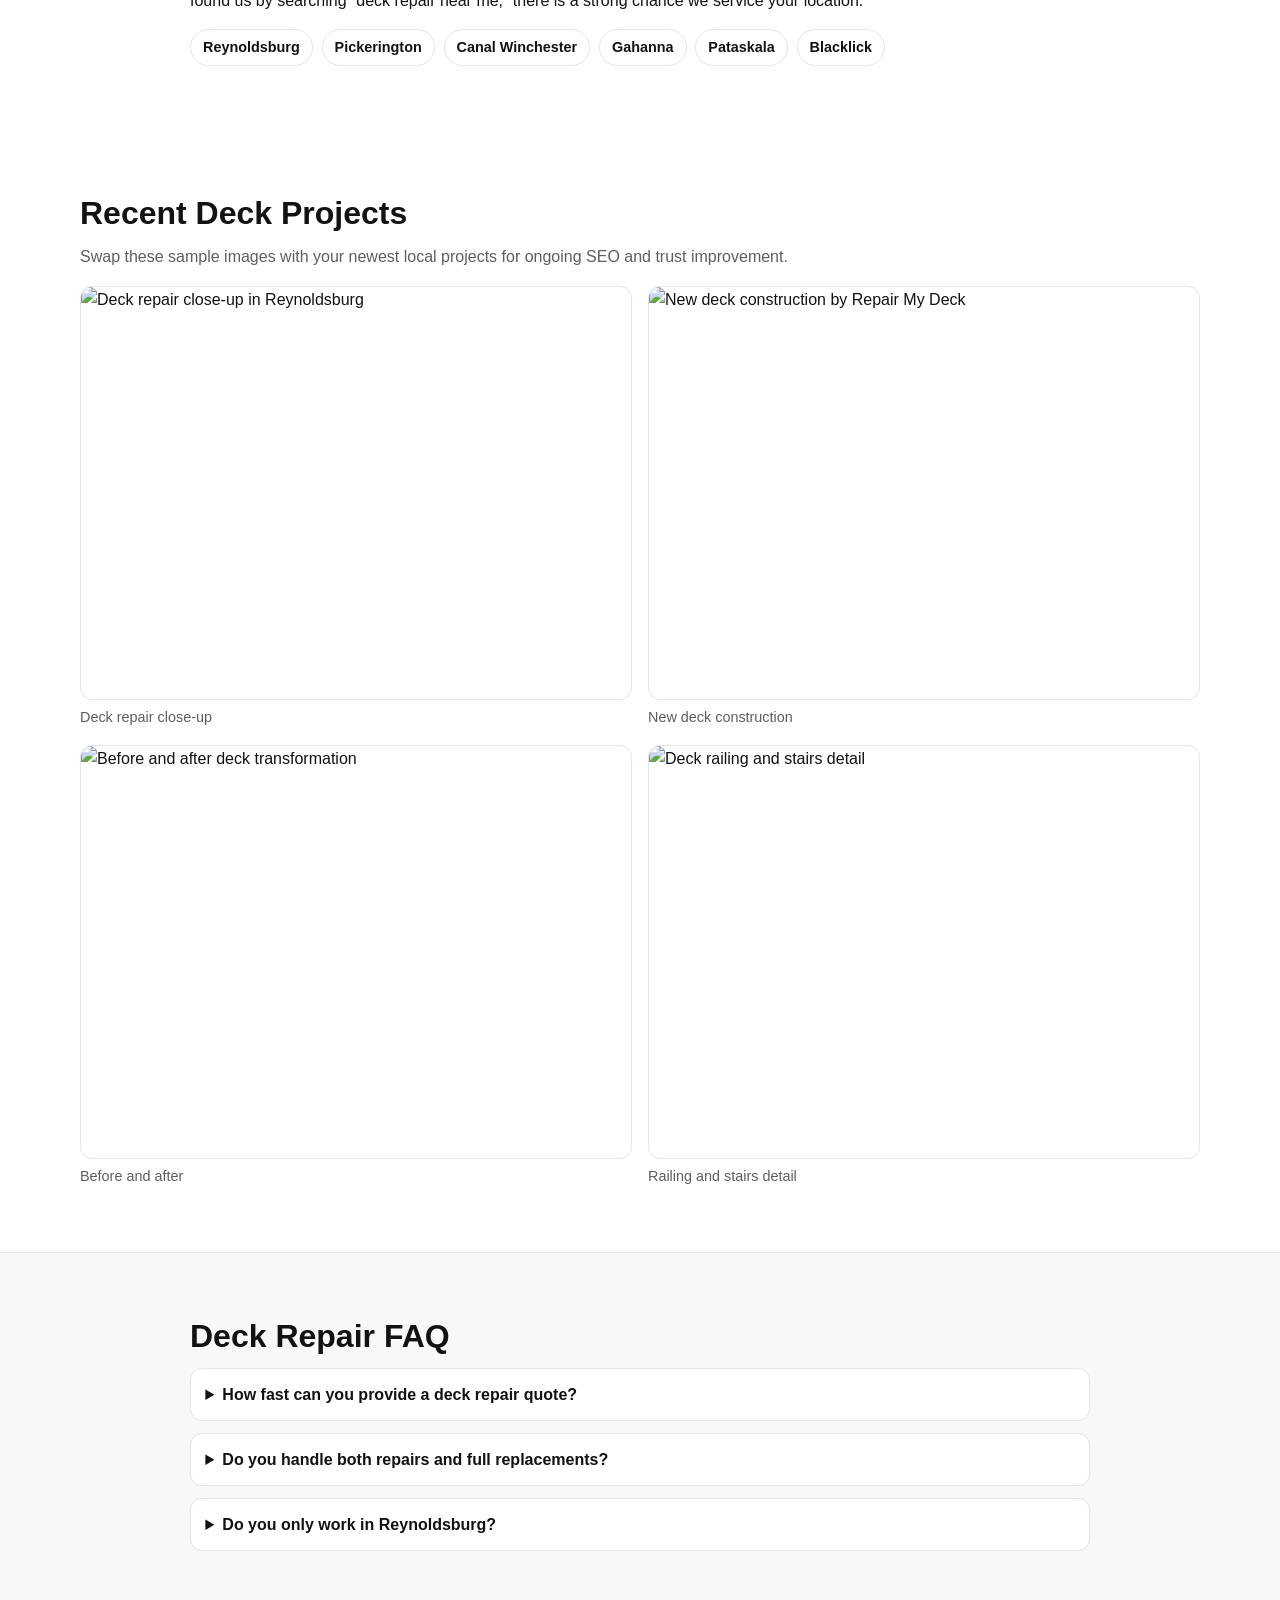
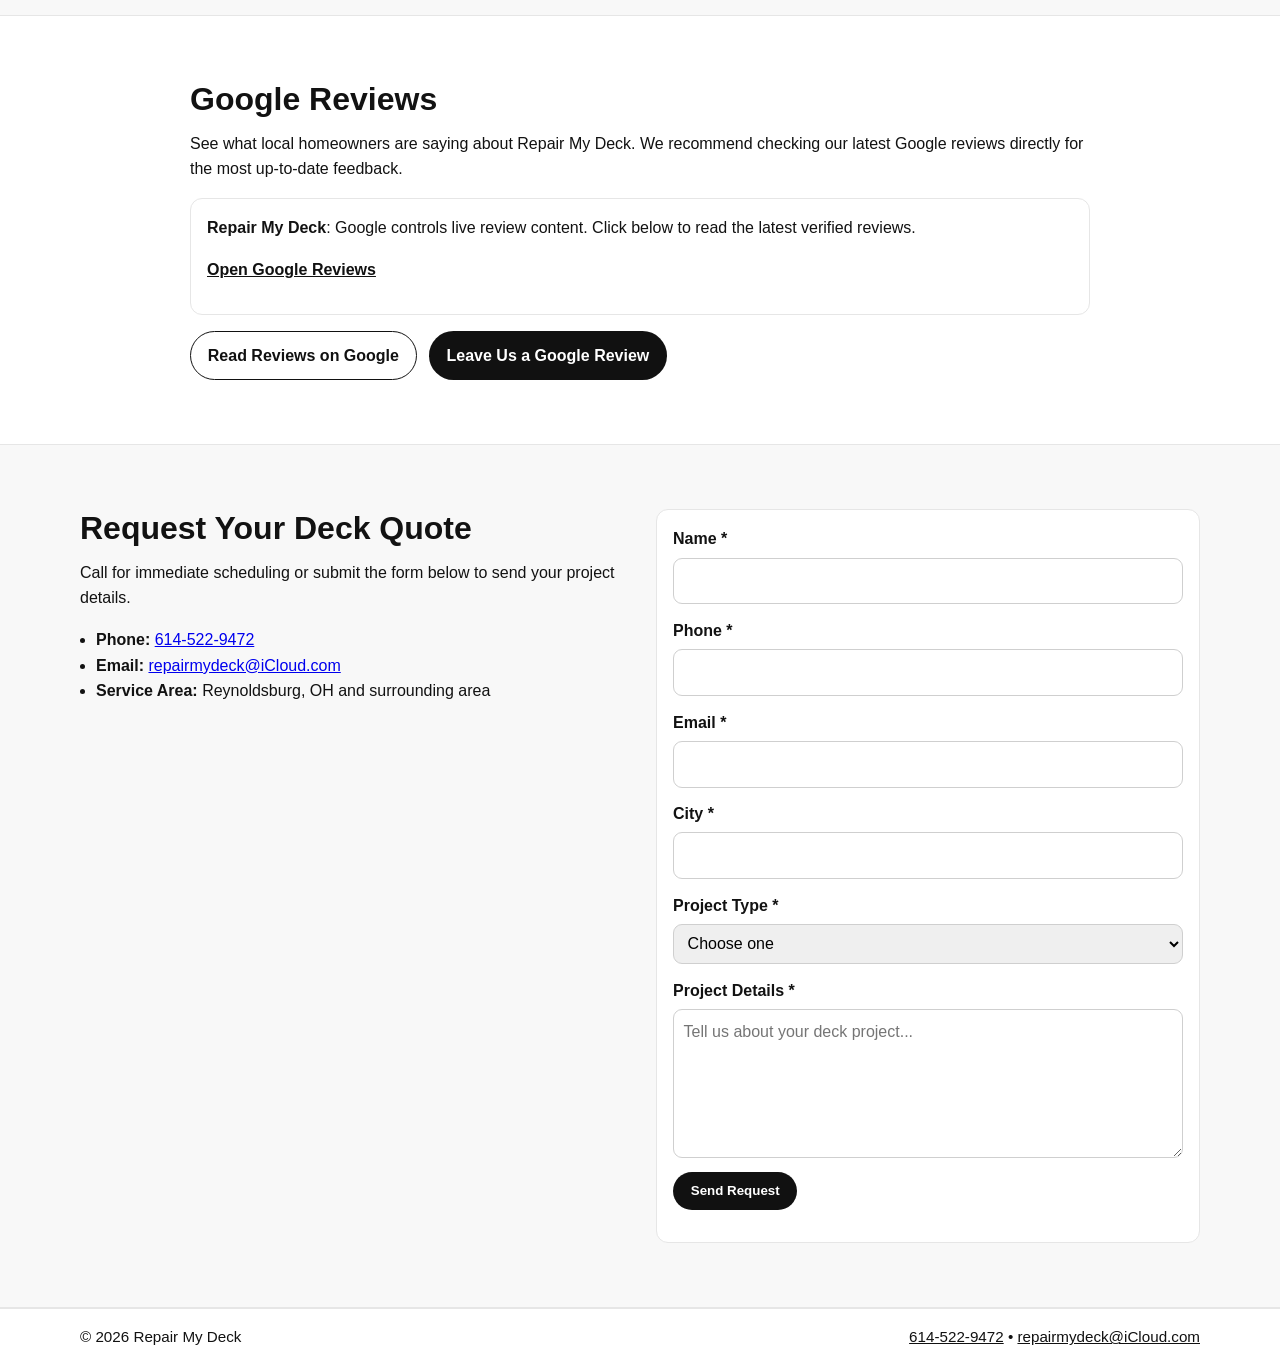
==== commit 49ef0153: "Add Google review submission CTA button in reviews section" ====
--- a/index.html
+++ b/index.html
@@ -284,9 +284,10 @@
         <div class="reviews-panel" id="reviews-panel" aria-live="polite">
           <p class="reviews-loading">Loading Google review information…</p>
         </div>
-        <p>
+        <div class="hero-actions">
           <a class="btn btn-outline" target="_blank" rel="noopener noreferrer" href="https://www.google.com/search?q=repair+my+deck+google+reviews&oq=repair+my+deck+google+reviews&gs_lcrp=EgZjaHJvbWUyBggAEEUYOTIHCAEQIRigATIHCAIQIRigATIHCAMQIRigATIHCAQQIRigATIHCAUQIRigATIHCAYQIRifBTIHCAcQIRifBdIBCDQxNjNqMGo3qAIAsAIA&sourceid=chrome&ie=UTF-8#">Read Reviews on Google</a>
-        </p>
+          <a class="btn btn-solid" target="_blank" rel="noopener noreferrer" href="https://search.google.com/local/writereview?placeid=ChIJmQkb4p9lOIgRs1jeWiS2qSE&source=g.page.m.nr._&laa=nmx-review-solicitation-recommendation-card">Leave Us a Google Review</a>
+        </div>
       </div>
     </section>
 
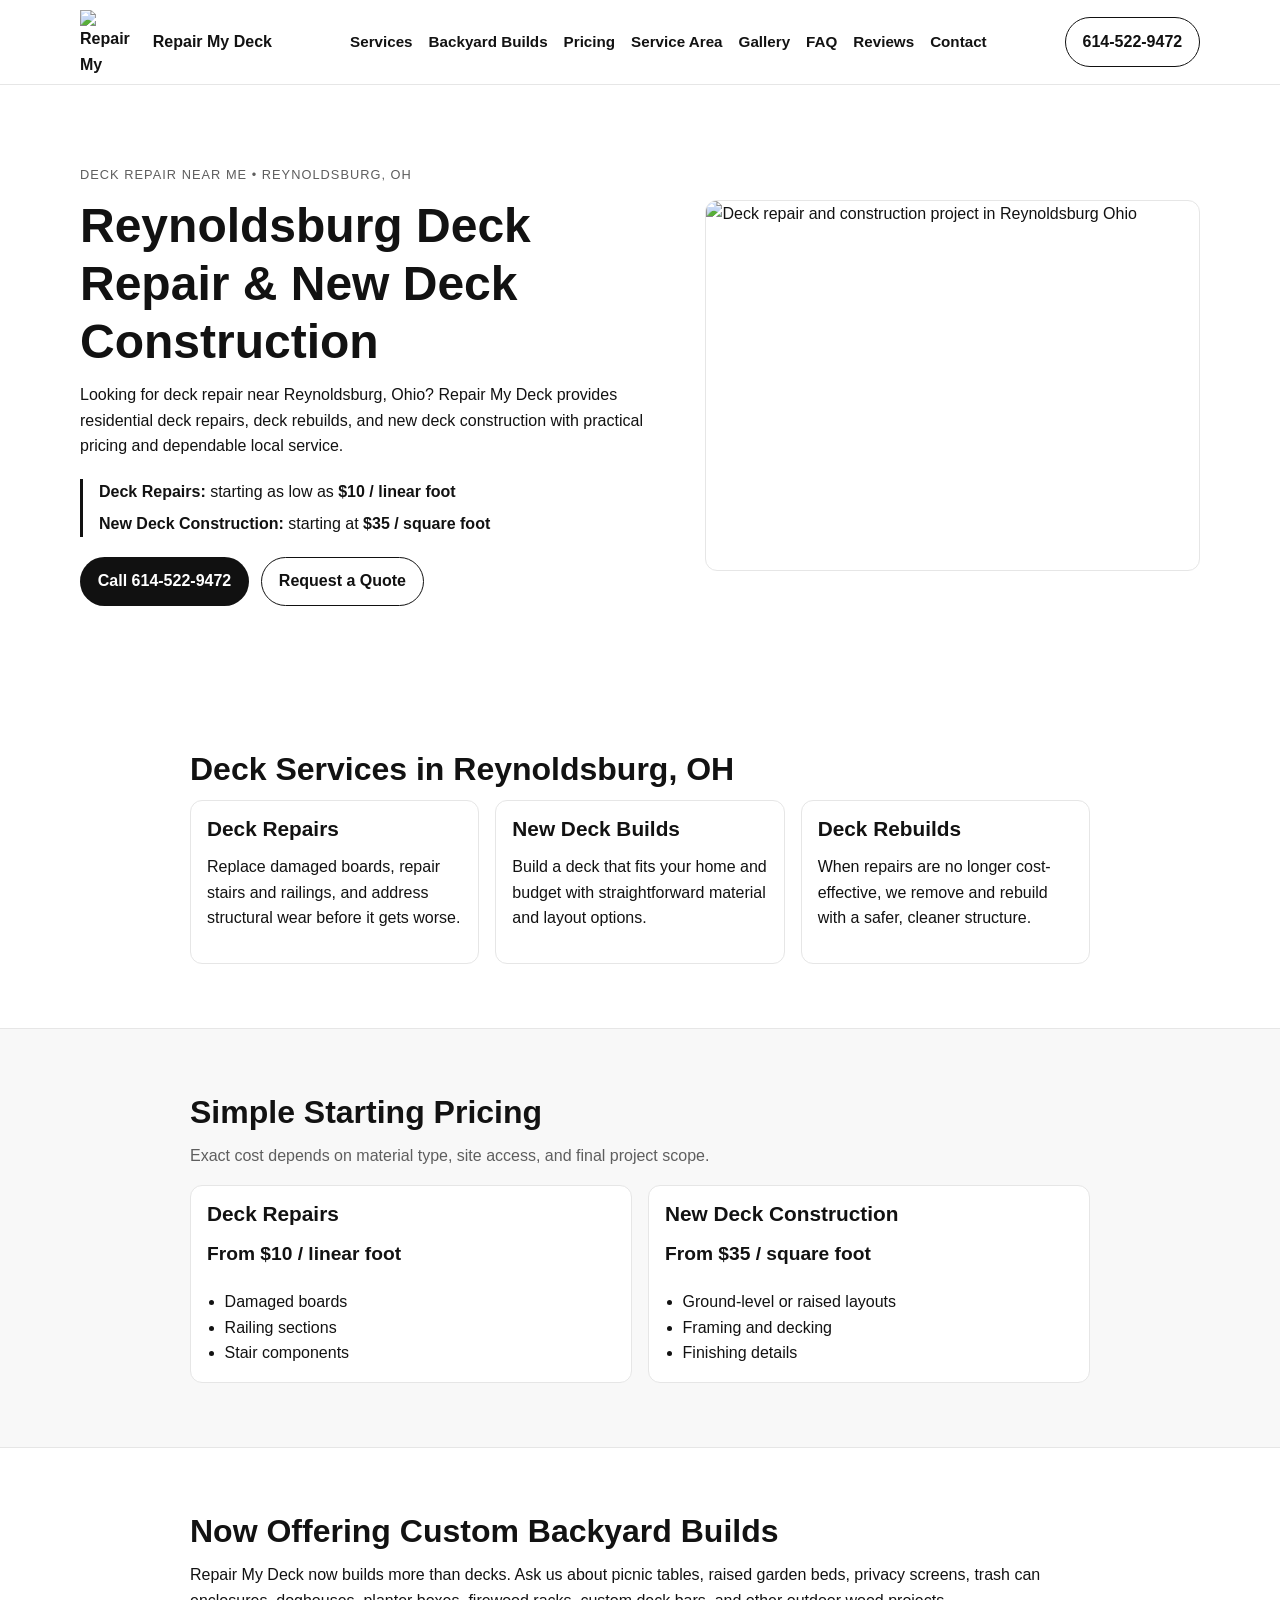
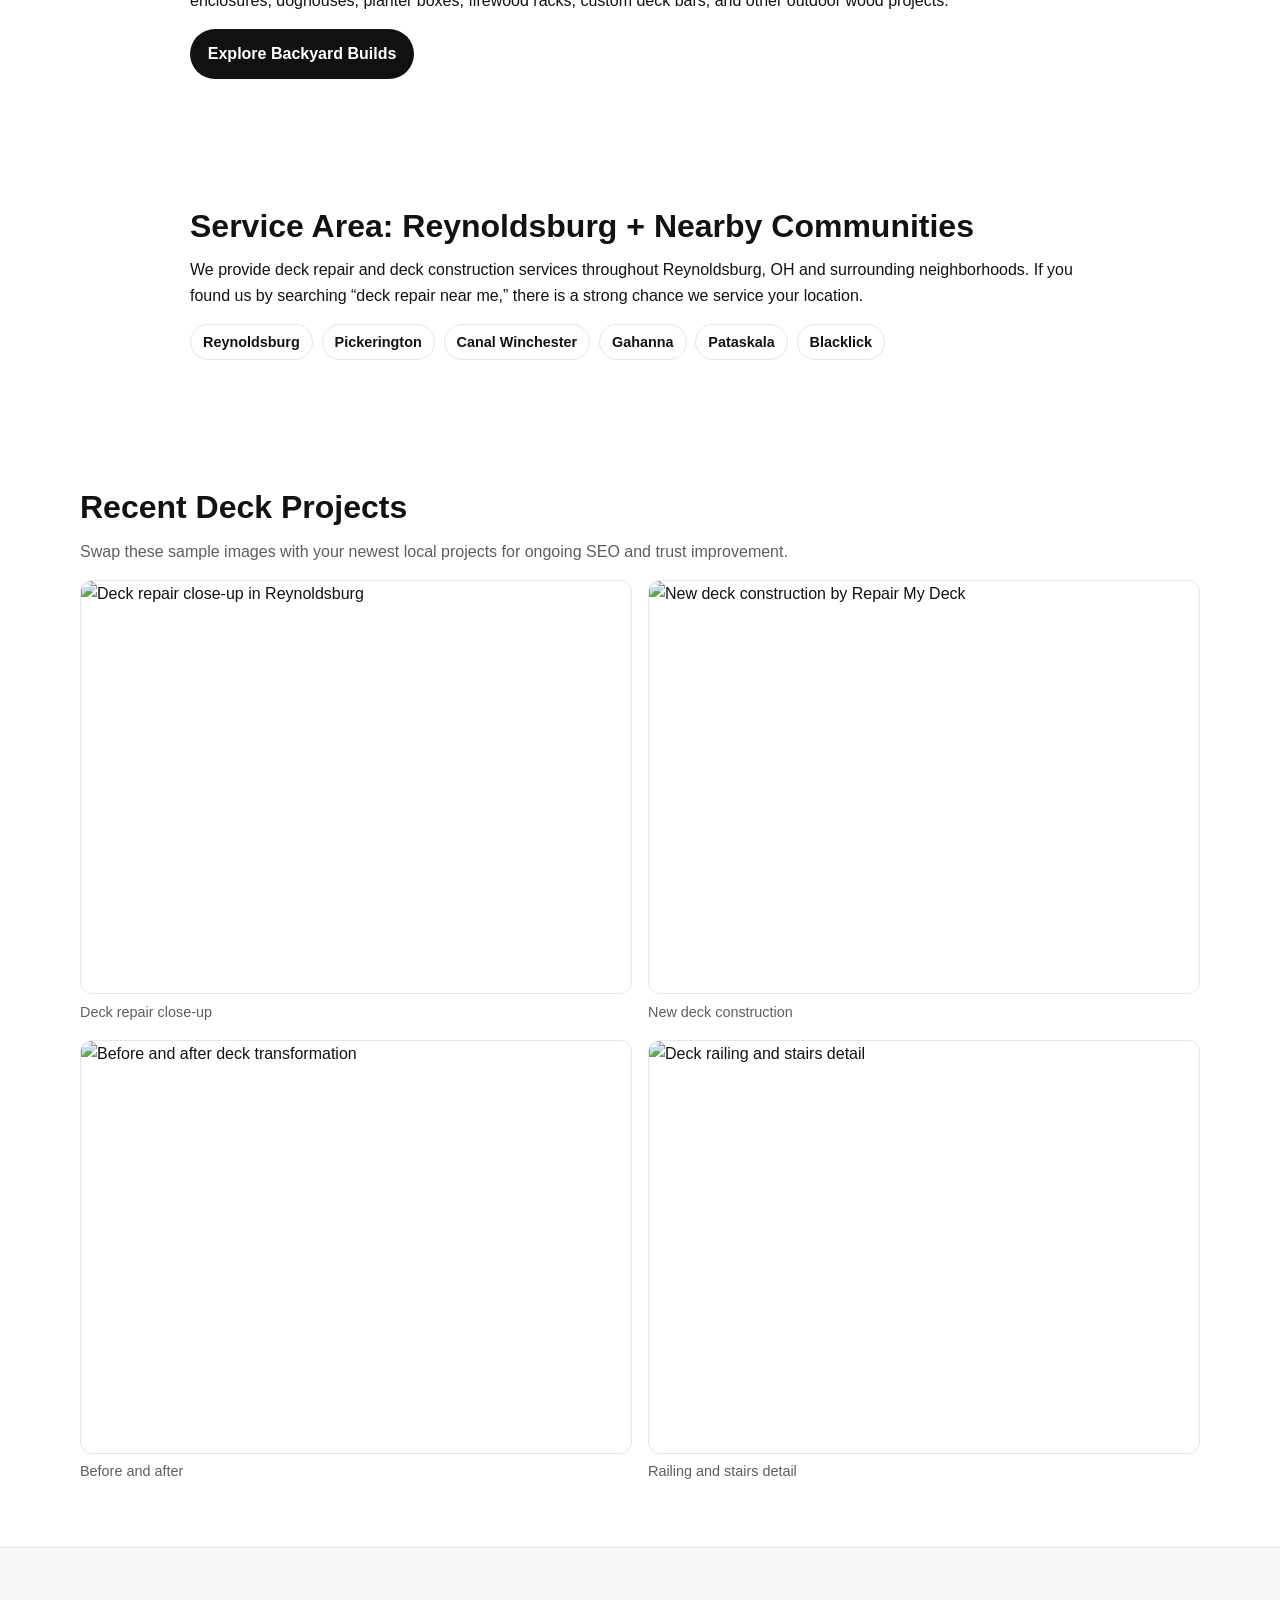
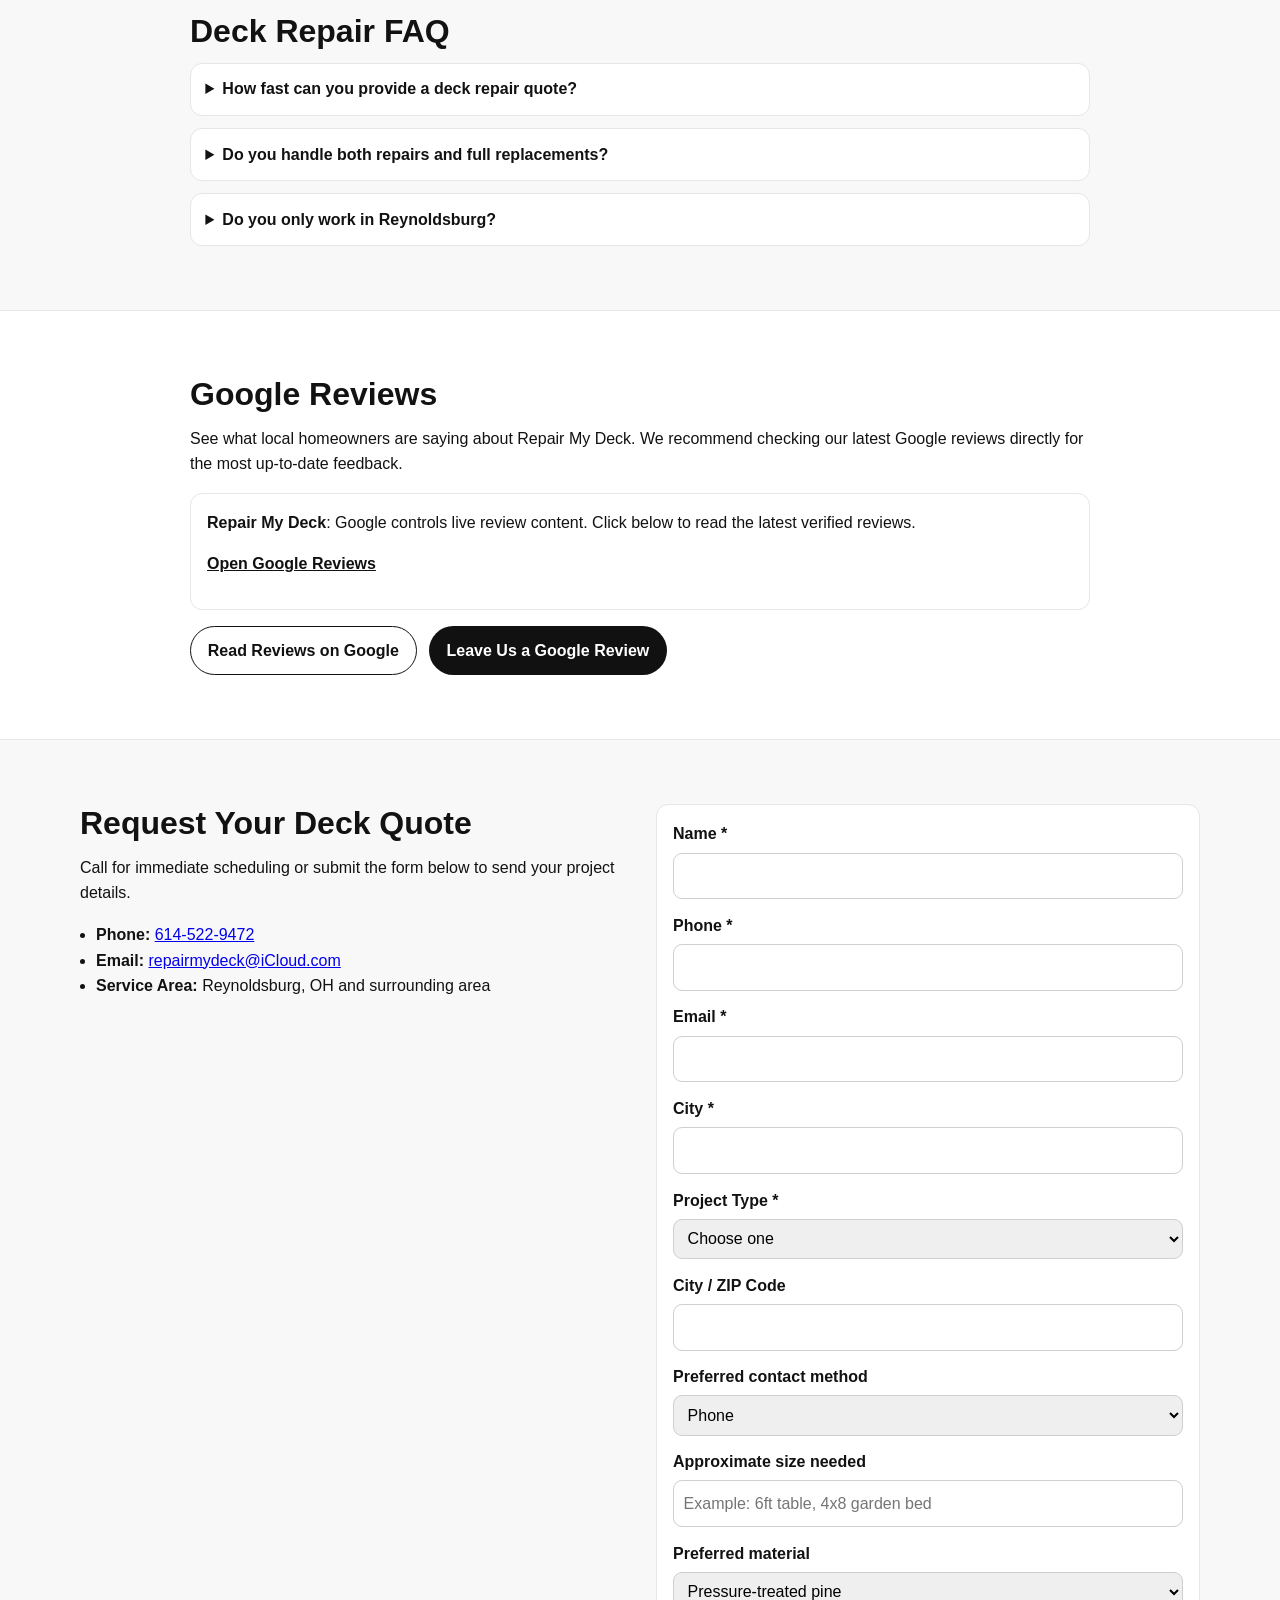
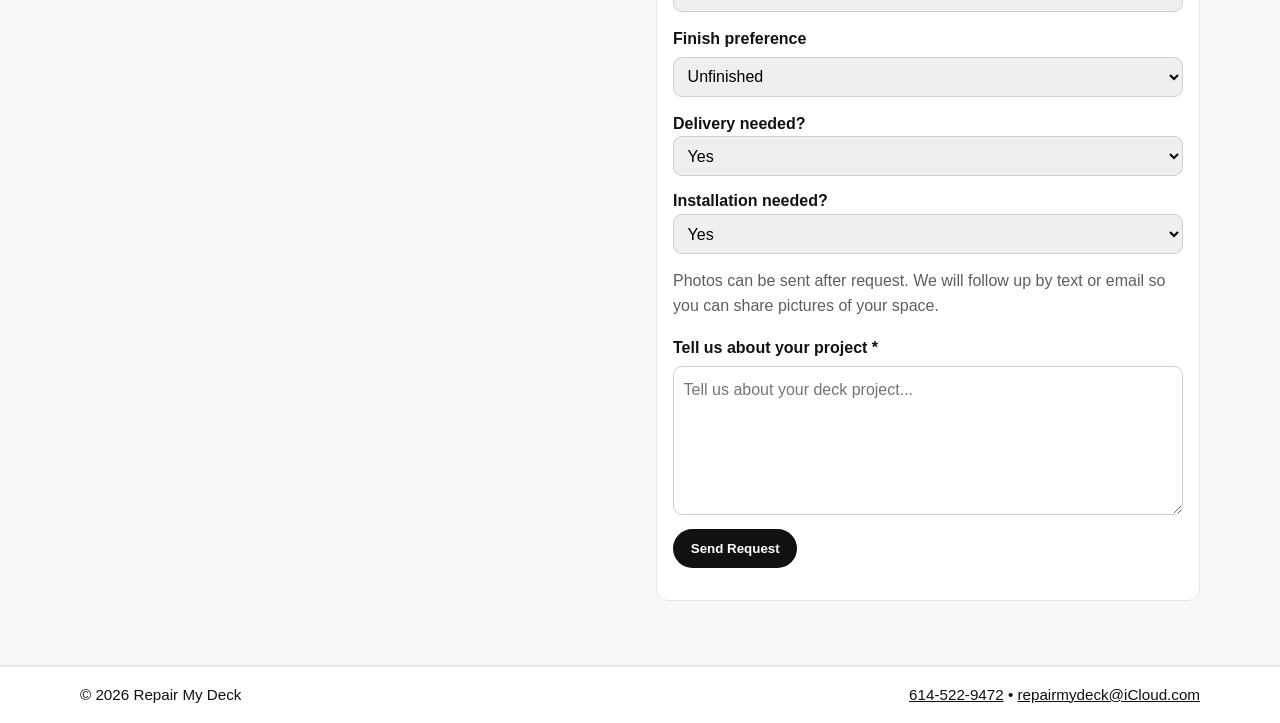
==== commit 0cf31ff4: "Fix README path for backyard builds page" ====
--- a/index.html
+++ b/index.html
@@ -123,6 +123,7 @@
 
       <nav id="site-nav" class="site-nav" aria-label="Primary">
         <a href="#services">Services</a>
+        <a href="/backyard-builds">Backyard Builds</a>
         <a href="#pricing">Pricing</a>
         <a href="#service-area">Service Area</a>
         <a href="#gallery">Gallery</a>
@@ -210,6 +211,18 @@
       </div>
     </section>
 
+
+    <section class="section" id="backyard-builds-home">
+      <div class="container narrow">
+        <h2>Now Offering Custom Backyard Builds</h2>
+        <p>
+          Repair My Deck now builds more than decks. Ask us about picnic tables, raised garden beds, privacy screens,
+          trash can enclosures, doghouses, planter boxes, firewood racks, custom deck bars, and other outdoor wood projects.
+        </p>
+        <a class="btn btn-solid" href="/backyard-builds">Explore Backyard Builds</a>
+      </div>
+    </section>
+
     <section class="section" id="service-area">
       <div class="container narrow">
         <h2>Service Area: Reynoldsburg + Nearby Communities</h2>
@@ -336,12 +349,86 @@
               <option>Deck Repair</option>
               <option>New Deck Construction</option>
               <option>Deck Rebuild</option>
+              <option>Raised Garden Beds</option>
+              <option>Deck Planter Boxes</option>
+              <option>Privacy Screens</option>
+              <option>Deck Bars & Outdoor Bars</option>
+              <option>Picnic Tables</option>
+              <option>Outdoor Storage Benches</option>
+              <option>Trash Can Enclosures</option>
+              <option>Doghouses</option>
+              <option>Dog Feeding Stations</option>
+              <option>Birdhouses & Bird Feeders</option>
+              <option>Potting Benches</option>
+              <option>Firewood Racks</option>
+              <option>Cornhole Boards</option>
+              <option>Grill Prep Tables & Outdoor Bar Carts</option>
+              <option>Sandboxes</option>
+              <option>Backyard Bundle</option>
+              <option>Other Custom Outdoor Build</option>
               <option>Not Sure Yet</option>
             </select>
           </div>
 
           <div class="form-row">
-            <label for="message">Project Details *</label>
+            <label for="zipCode">City / ZIP Code</label>
+            <input type="text" id="zipCode" name="zipCode" autocomplete="postal-code" />
+          </div>
+
+          <div class="form-row">
+            <label for="preferredContact">Preferred contact method</label>
+            <select id="preferredContact" name="preferredContact">
+              <option>Phone</option>
+              <option>Email</option>
+              <option>Text</option>
+              <option>No preference</option>
+            </select>
+          </div>
+
+          <div class="form-row">
+            <label for="sizeNeeded">Approximate size needed</label>
+            <input type="text" id="sizeNeeded" name="sizeNeeded" placeholder="Example: 6ft table, 4x8 garden bed" />
+          </div>
+
+          <div class="form-row">
+            <label for="preferredMaterial">Preferred material</label>
+            <select id="preferredMaterial" name="preferredMaterial">
+              <option>Pressure-treated pine</option>
+              <option>Cedar</option>
+              <option>Not sure</option>
+            </select>
+          </div>
+
+          <div class="form-row">
+            <label for="finishPreference">Finish preference</label>
+            <select id="finishPreference" name="finishPreference">
+              <option>Unfinished</option>
+              <option>Stained</option>
+              <option>Sealed</option>
+              <option>Painted</option>
+              <option>Not sure</option>
+            </select>
+          </div>
+
+          <div class="form-row two-col-inline">
+            <div>
+              <label for="deliveryNeeded">Delivery needed?</label>
+              <select id="deliveryNeeded" name="deliveryNeeded">
+                <option>Yes</option><option>No</option><option>Not sure</option>
+              </select>
+            </div>
+            <div>
+              <label for="installationNeeded">Installation needed?</label>
+              <select id="installationNeeded" name="installationNeeded">
+                <option>Yes</option><option>No</option><option>Not sure</option>
+              </select>
+            </div>
+          </div>
+
+          <p class="pricing-note">Photos can be sent after request. We will follow up by text or email so you can share pictures of your space.</p>
+
+          <div class="form-row">
+            <label for="message">Tell us about your project *</label>
             <textarea id="message" name="message" rows="5" required placeholder="Tell us about your deck project..."></textarea>
           </div>
 
--- a/styles.css
+++ b/styles.css
@@ -462,3 +462,33 @@
   color: #111;
   font-weight: 700;
 }
+
+.service-grid-backyard {
+  grid-template-columns: repeat(3, 1fr);
+}
+
+.price-table {
+  width: 100%;
+  border-collapse: collapse;
+}
+
+.price-table td {
+  border-bottom: 1px solid var(--line);
+  padding: 0.45rem 0.35rem;
+  vertical-align: top;
+}
+
+.two-col-inline {
+  display: grid;
+  grid-template-columns: 1fr;
+  gap: 0.75rem;
+}
+
+@media (max-width: 980px) {
+  .service-grid-backyard { grid-template-columns: repeat(2, 1fr); }
+}
+
+@media (max-width: 640px) {
+  .service-grid-backyard { grid-template-columns: 1fr; }
+  .two-col-inline { grid-template-columns: 1fr; }
+}
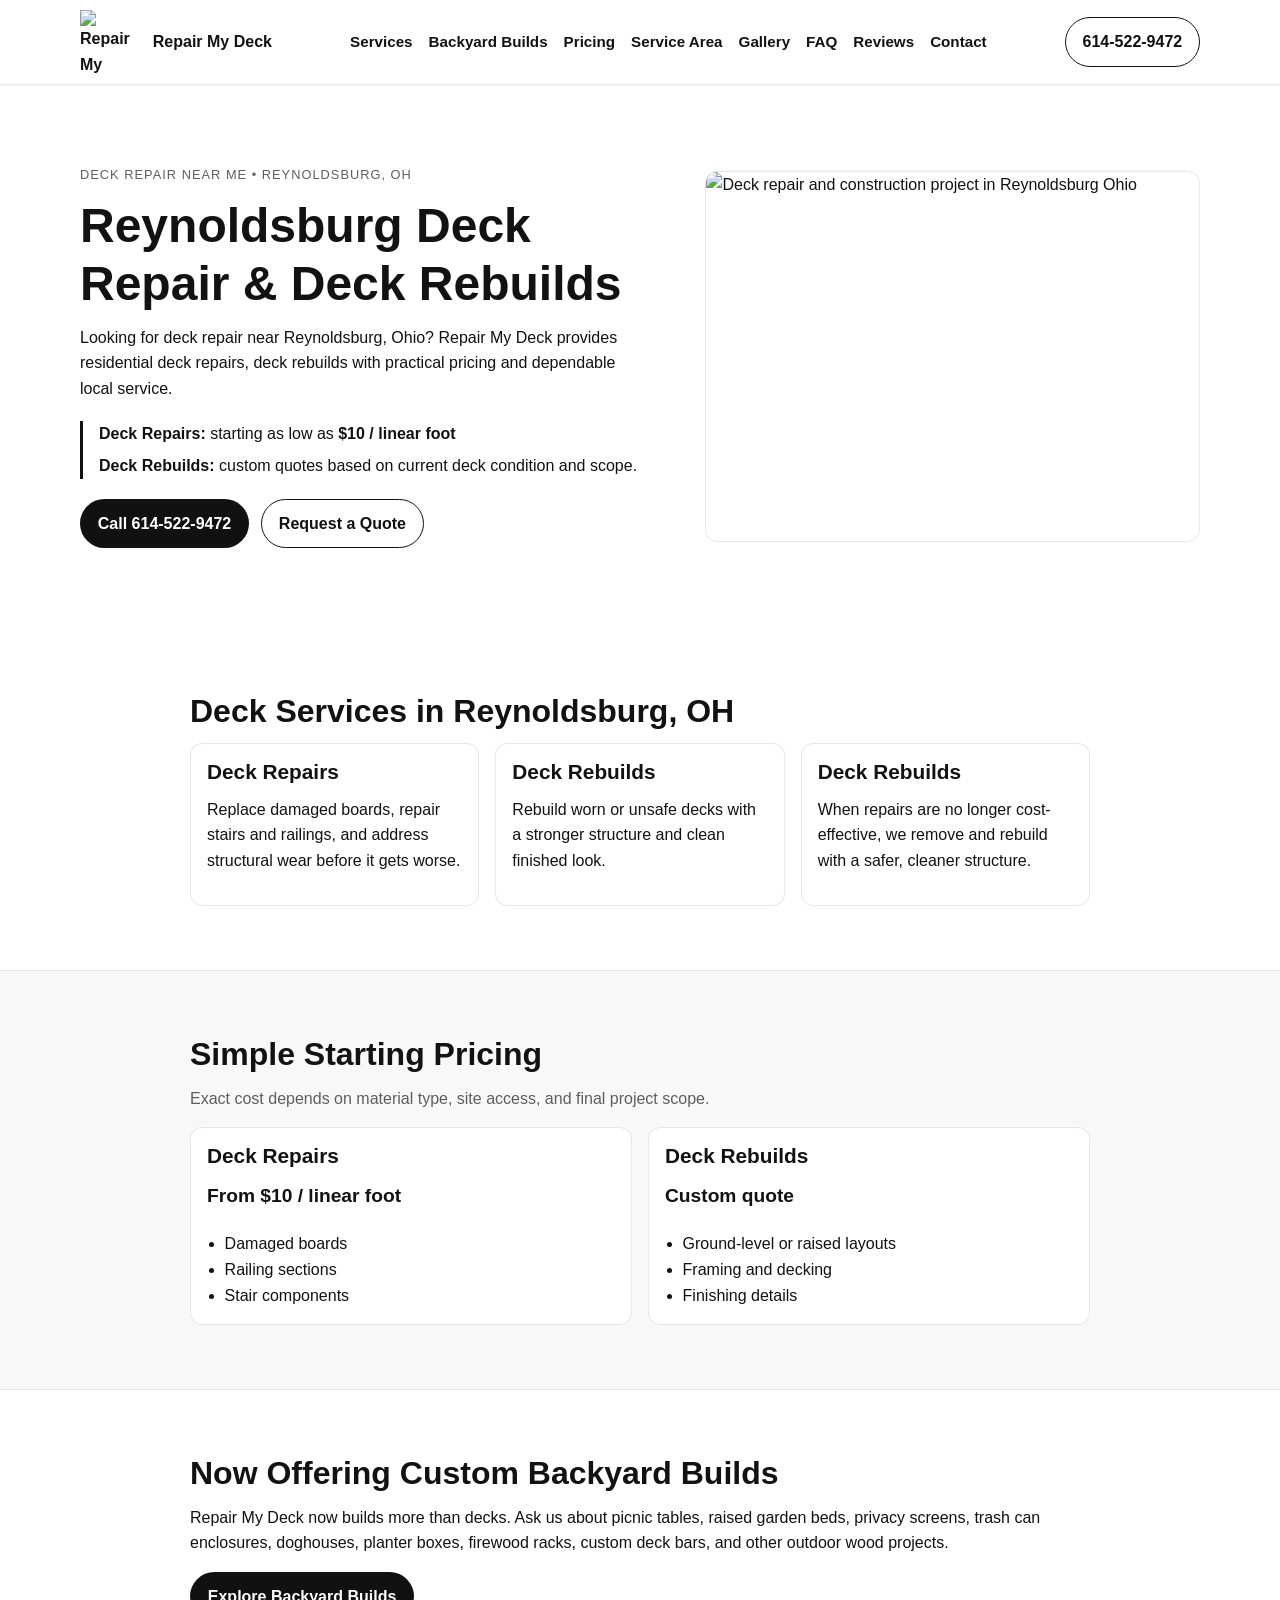
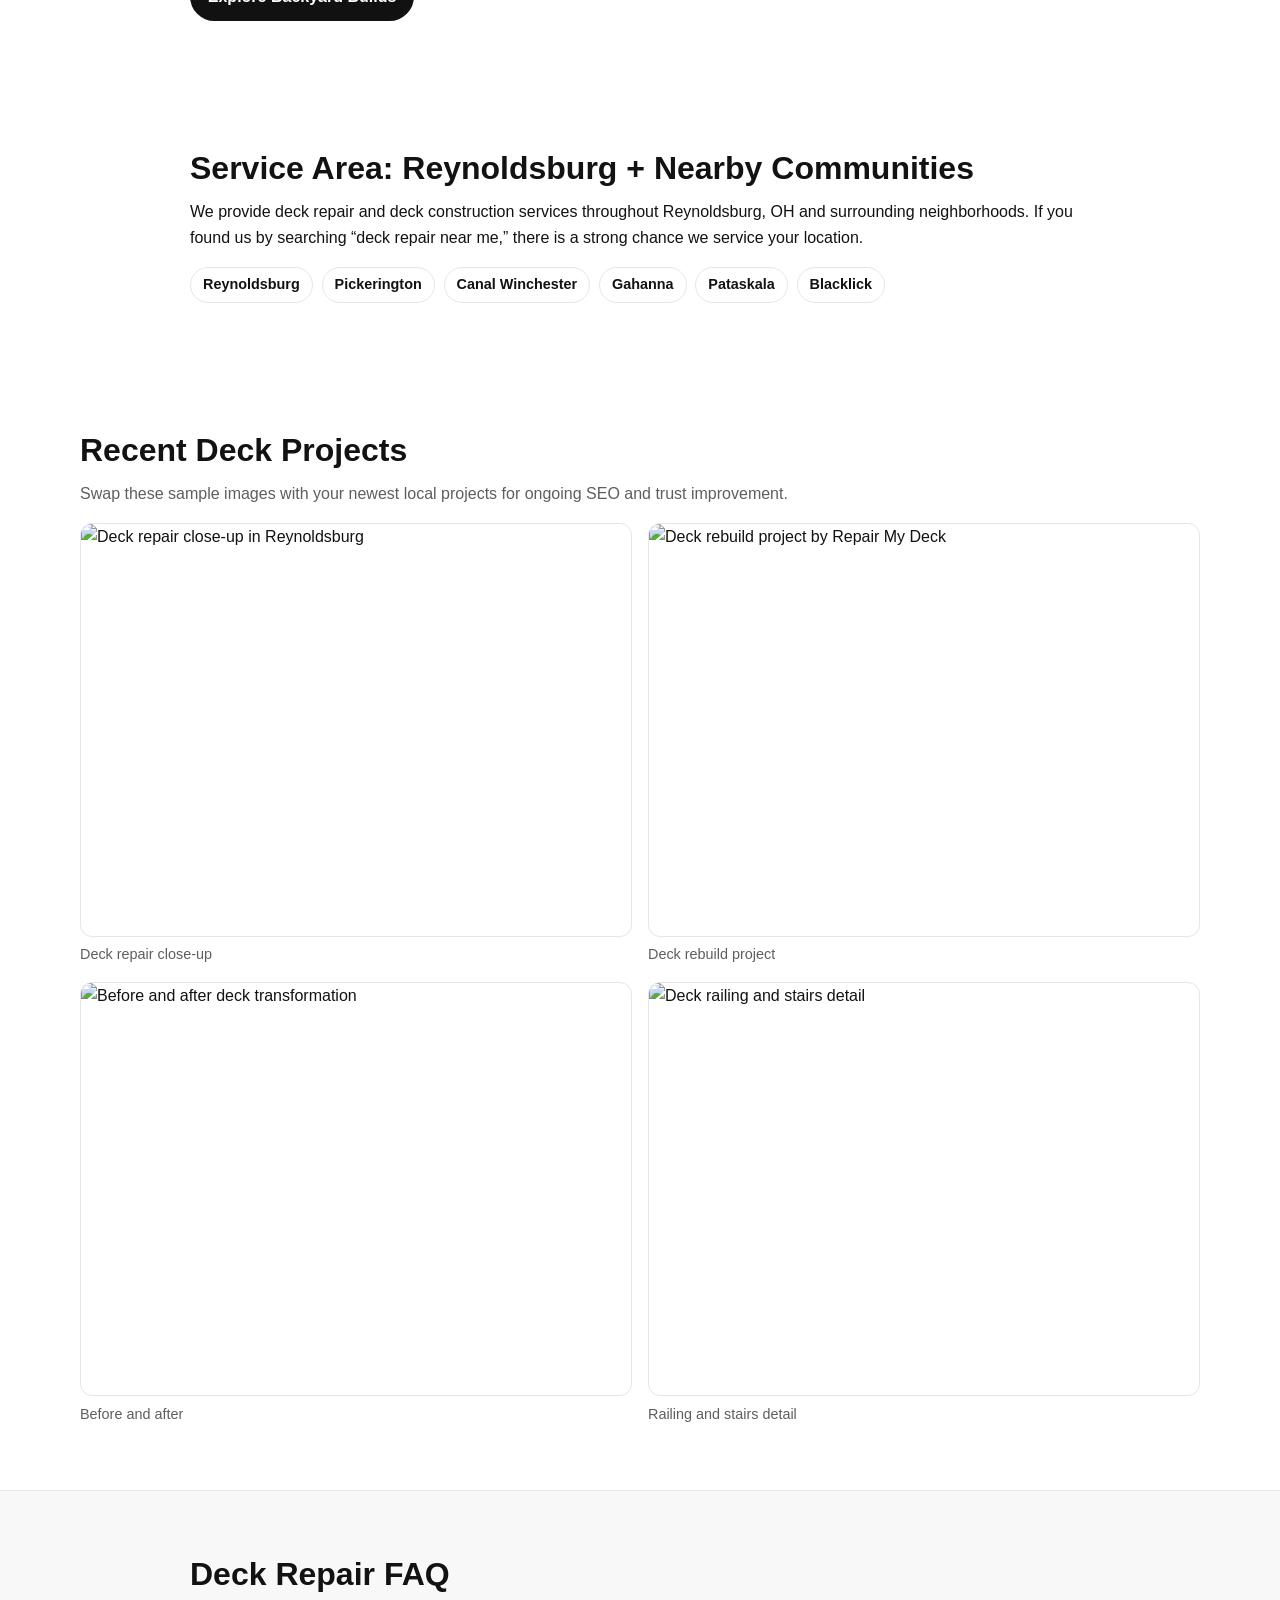
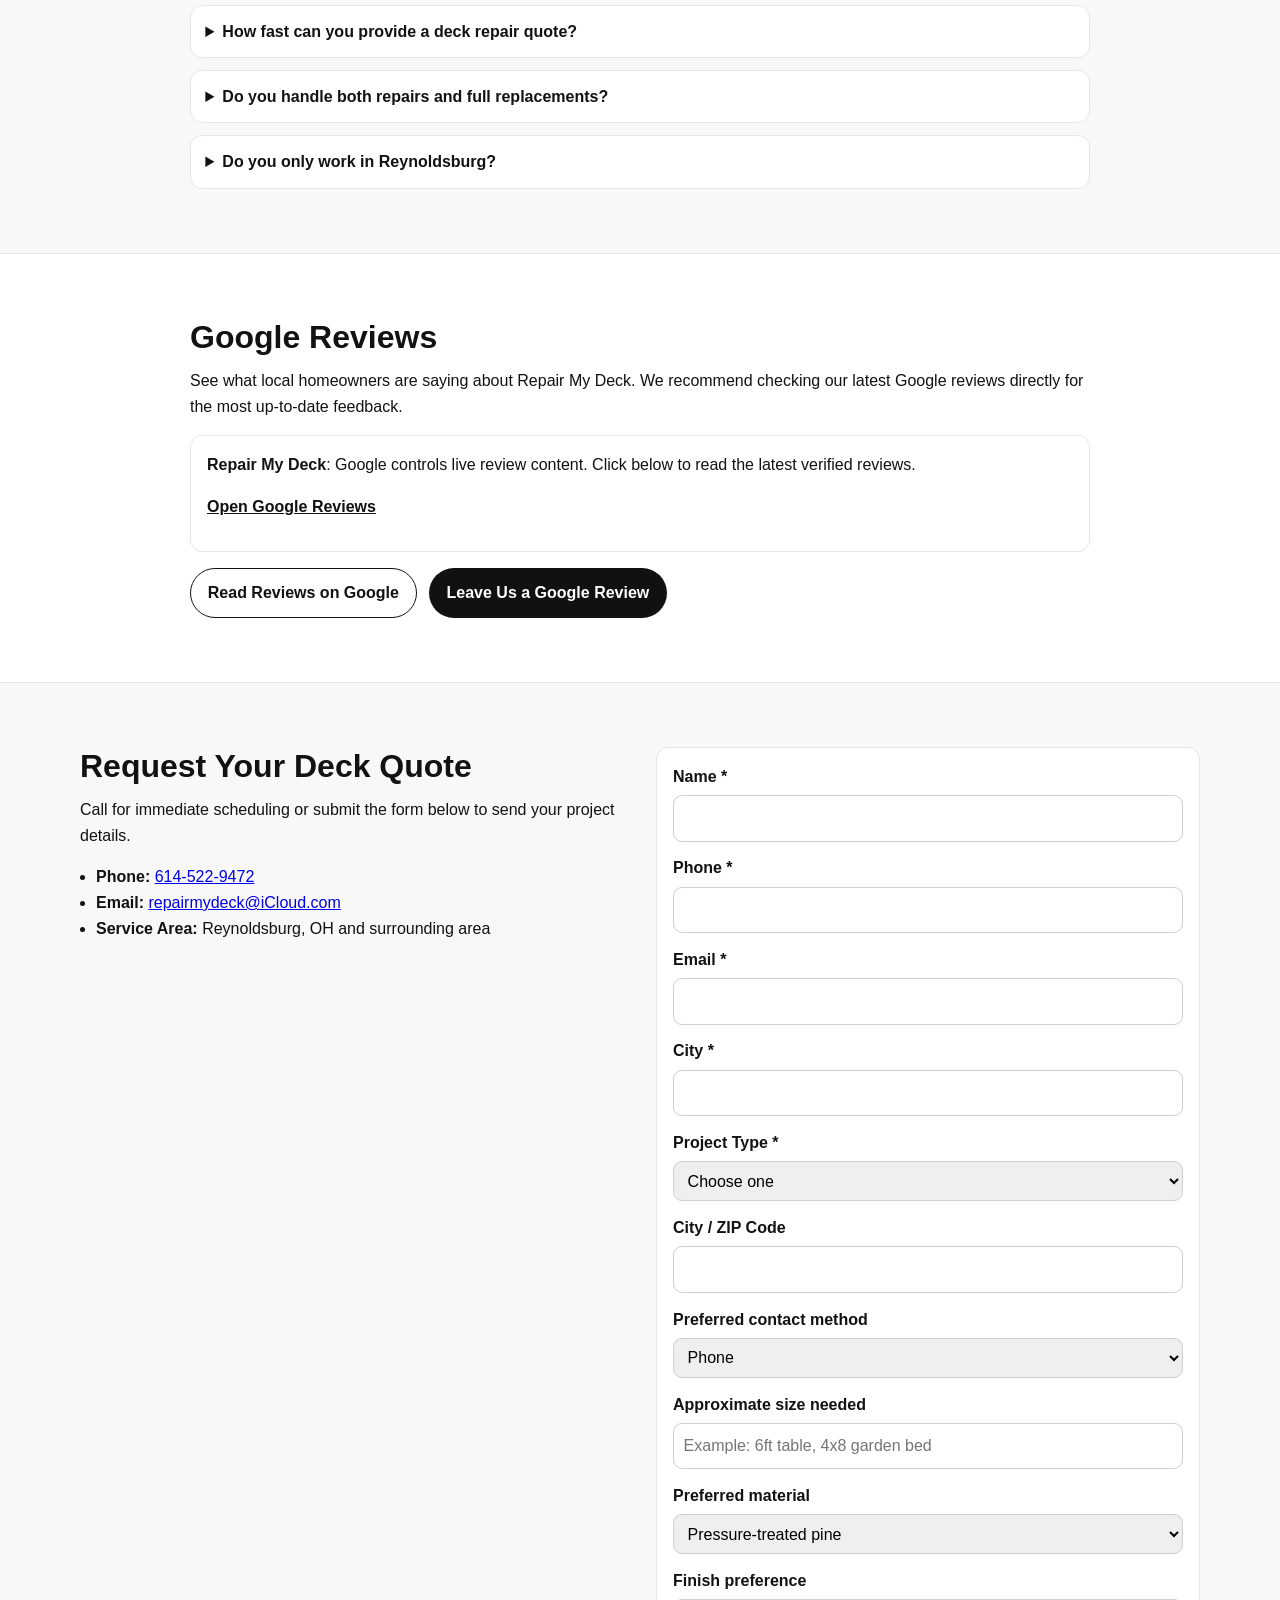
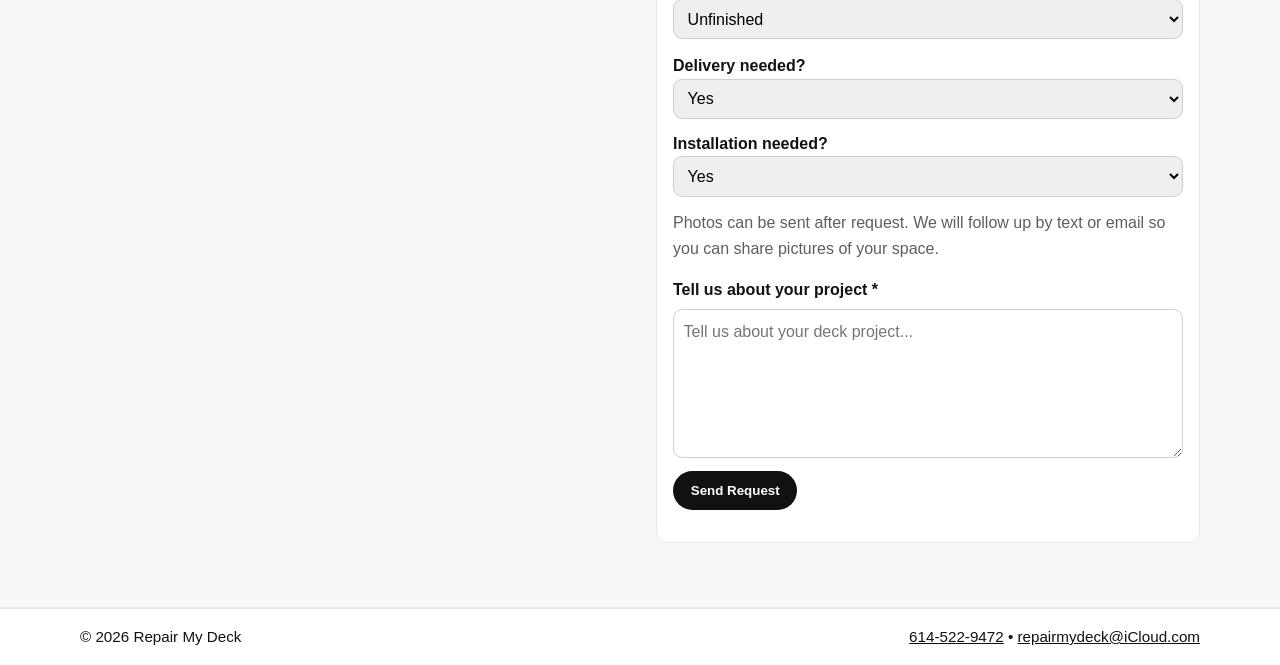
==== commit ad0306d3: "Remove new deck build messaging and custom premium tier" ====
--- a/index.html
+++ b/index.html
@@ -4,7 +4,7 @@
   <meta charset="UTF-8" />
   <meta name="viewport" content="width=device-width, initial-scale=1.0" />
   <title>Deck Repair Reynoldsburg OH | Repair My Deck | Deck Builders Near You</title>
-  <meta name="description" content="Repair My Deck provides deck repair near Reynoldsburg, OH with repairs starting at $6 per linear foot and new deck construction starting at $35 per square foot. Call 614-522-9472." />
+  <meta name="description" content="Repair My Deck provides deck repair near Reynoldsburg, OH with repairs starting at $10 per linear foot and deck rebuild solutions for worn or unsafe decks. Call 614-522-9472." />
   <meta name="robots" content="index, follow, max-snippet:-1, max-image-preview:large, max-video-preview:-1" />
   <meta name="author" content="Repair My Deck" />
   <link rel="canonical" href="https://www.repairmydeck.com/" />
@@ -61,12 +61,12 @@
         },
         {
           "@type": "Offer",
-          "itemOffered": { "@type": "Service", "name": "New Deck Construction" },
+          "itemOffered": { "@type": "Service", "name": "Deck Rebuild" },
           "priceSpecification": {
             "@type": "PriceSpecification",
             "priceCurrency": "USD",
-            "minPrice": "35",
-            "unitText": "per square foot"
+            "price": "Custom quote",
+            "priceCurrency": "USD"
           }
         }
       ]
@@ -89,10 +89,10 @@
       },
       {
         "@type": "Question",
-        "name": "Do you build new decks?",
+        "name": "Do you rebuild existing decks?",
         "acceptedAnswer": {
           "@type": "Answer",
-          "text": "Yes. New deck construction starts at $35 per square foot, with final cost based on layout, materials, and project details."
+          "text": "Yes. We rebuild existing decks and provide custom quotes based on current deck condition, scope, and material needs."
         }
       },
       {
@@ -141,15 +141,15 @@
       <div class="container hero-layout">
         <div class="hero-copy">
           <p class="tag">Deck Repair Near Me • Reynoldsburg, OH</p>
-          <h1>Reynoldsburg Deck Repair & New Deck Construction</h1>
+          <h1>Reynoldsburg Deck Repair & Deck Rebuilds</h1>
           <p>
             Looking for deck repair near Reynoldsburg, Ohio? Repair My Deck provides residential deck repairs,
-            deck rebuilds, and new deck construction with practical pricing and dependable local service.
+            deck rebuilds with practical pricing and dependable local service.
           </p>
 
           <div class="hero-pricing">
             <p><strong>Deck Repairs:</strong> starting as low as <span>$10 / linear foot</span></p>
-            <p><strong>New Deck Construction:</strong> starting at <span>$35 / square foot</span></p>
+            <p><strong>Deck Rebuilds:</strong> custom quotes based on current deck condition and scope.</p>
           </div>
 
           <div class="hero-actions">
@@ -173,8 +173,8 @@
             <p>Replace damaged boards, repair stairs and railings, and address structural wear before it gets worse.</p>
           </article>
           <article>
-            <h3>New Deck Builds</h3>
-            <p>Build a deck that fits your home and budget with straightforward material and layout options.</p>
+            <h3>Deck Rebuilds</h3>
+            <p>Rebuild worn or unsafe decks with a stronger structure and clean finished look.</p>
           </article>
           <article>
             <h3>Deck Rebuilds</h3>
@@ -199,8 +199,8 @@
             </ul>
           </article>
           <article class="price-card">
-            <h3>New Deck Construction</h3>
-            <p class="price">From $35 / square foot</p>
+            <h3>Deck Rebuilds</h3>
+            <p class="price">Custom quote</p>
             <ul>
               <li>Ground-level or raised layouts</li>
               <li>Framing and decking</li>
@@ -252,8 +252,8 @@
             <figcaption>Deck repair close-up</figcaption>
           </figure>
           <figure>
-            <img src="assets/photos/new-deck-build.jpg" alt="New deck construction by Repair My Deck" loading="lazy" />
-            <figcaption>New deck construction</figcaption>
+            <img src="assets/photos/new-deck-build.jpg" alt="Deck rebuild project by Repair My Deck" loading="lazy" />
+            <figcaption>Deck rebuild project</figcaption>
           </figure>
           <figure>
             <img src="assets/photos/before-after.jpg" alt="Before and after deck transformation" loading="lazy" />
@@ -277,7 +277,7 @@
           </details>
           <details>
             <summary>Do you handle both repairs and full replacements?</summary>
-            <p>Yes. We offer targeted repairs, rebuilds, and full new deck construction depending on your deck condition.</p>
+            <p>Yes. We offer targeted repairs and rebuilds depending on your deck condition.</p>
           </details>
           <details>
             <summary>Do you only work in Reynoldsburg?</summary>
@@ -347,7 +347,7 @@
             <select id="projectType" name="projectType" required>
               <option value="">Choose one</option>
               <option>Deck Repair</option>
-              <option>New Deck Construction</option>
+              
               <option>Deck Rebuild</option>
               <option>Raised Garden Beds</option>
               <option>Deck Planter Boxes</option>
